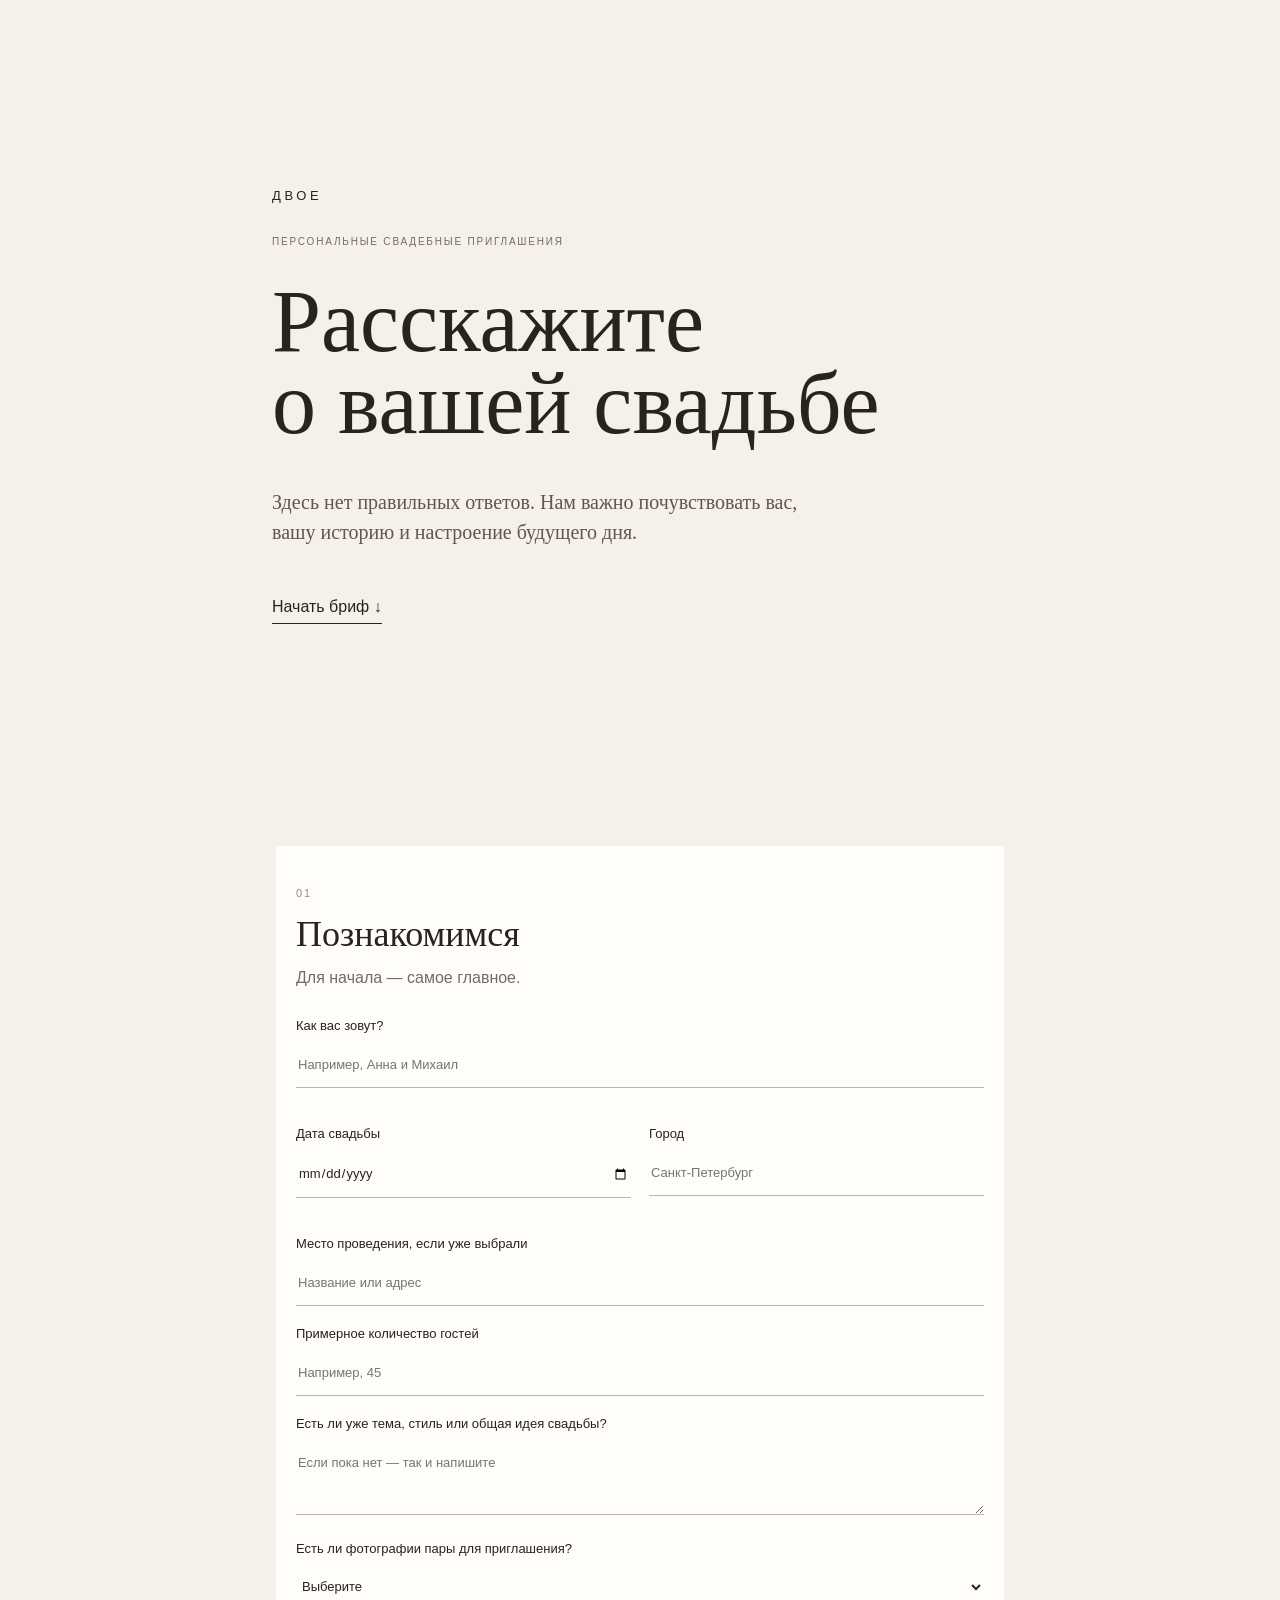
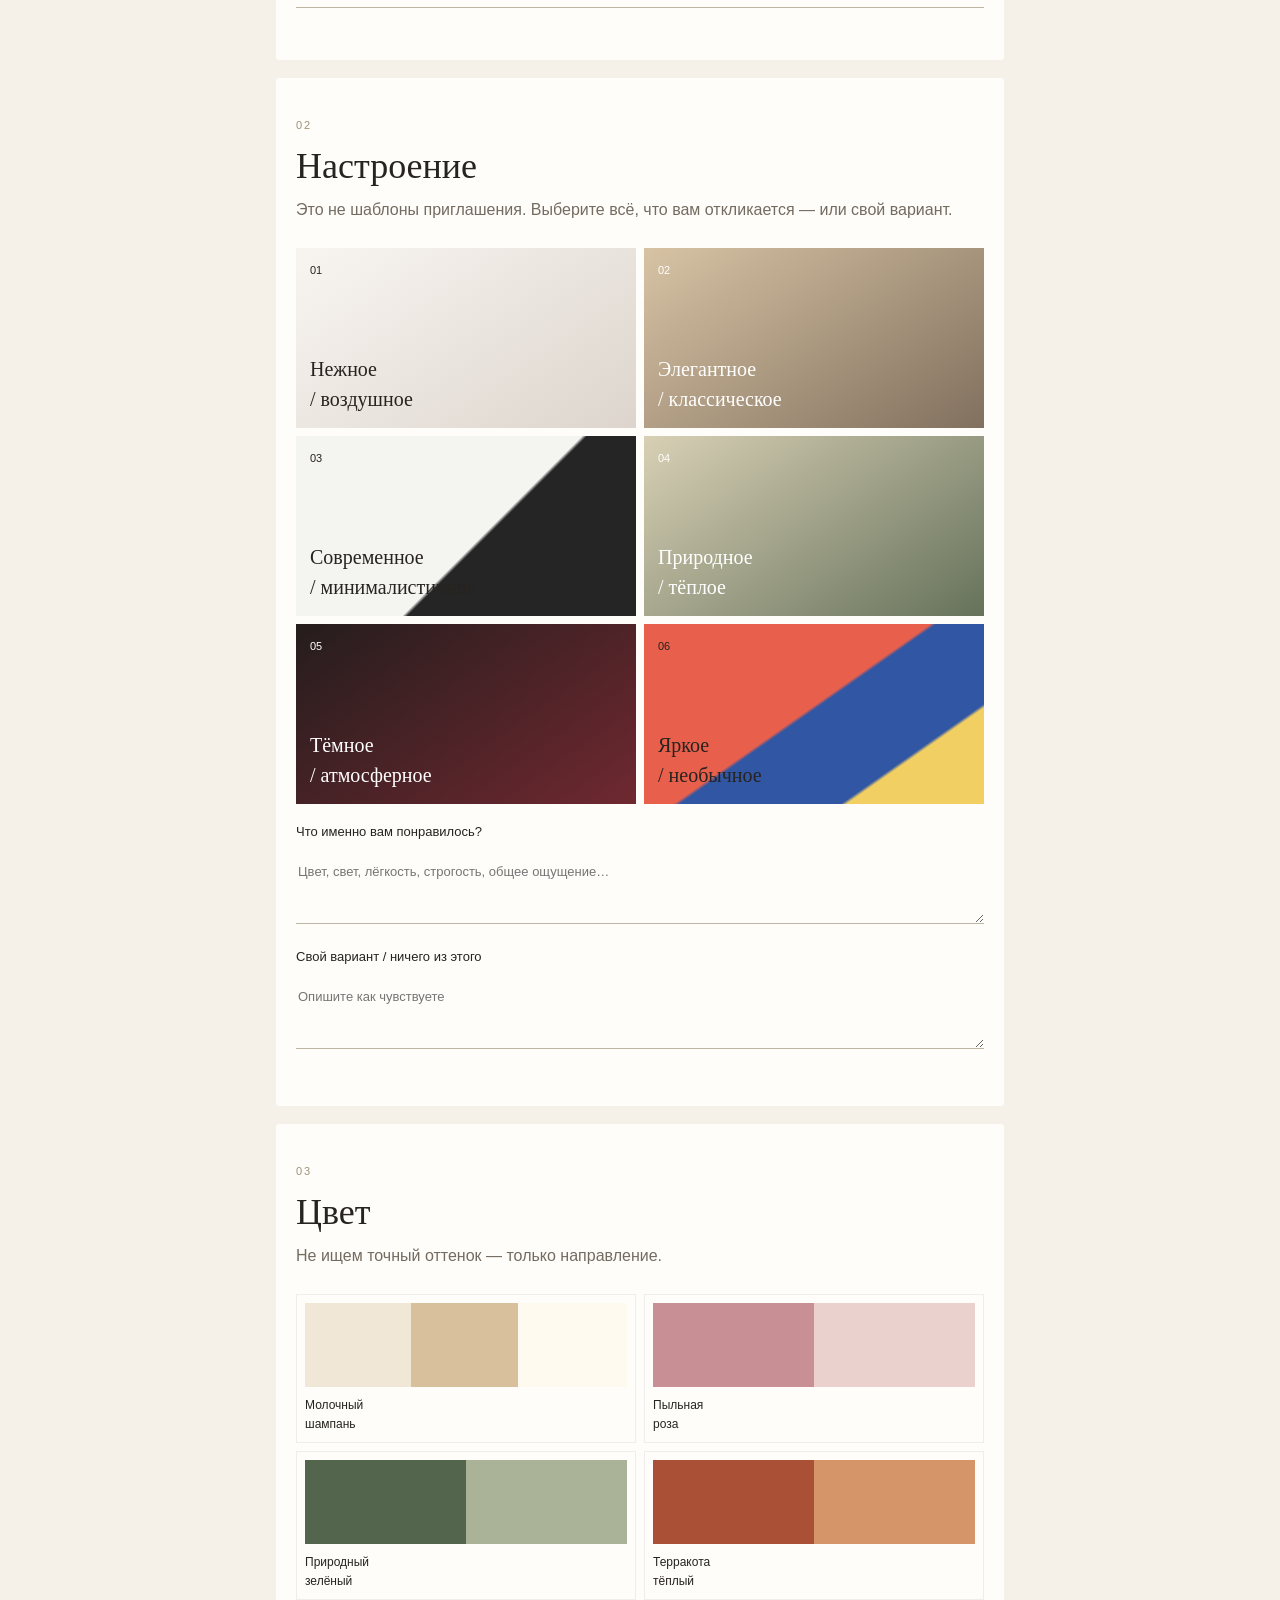
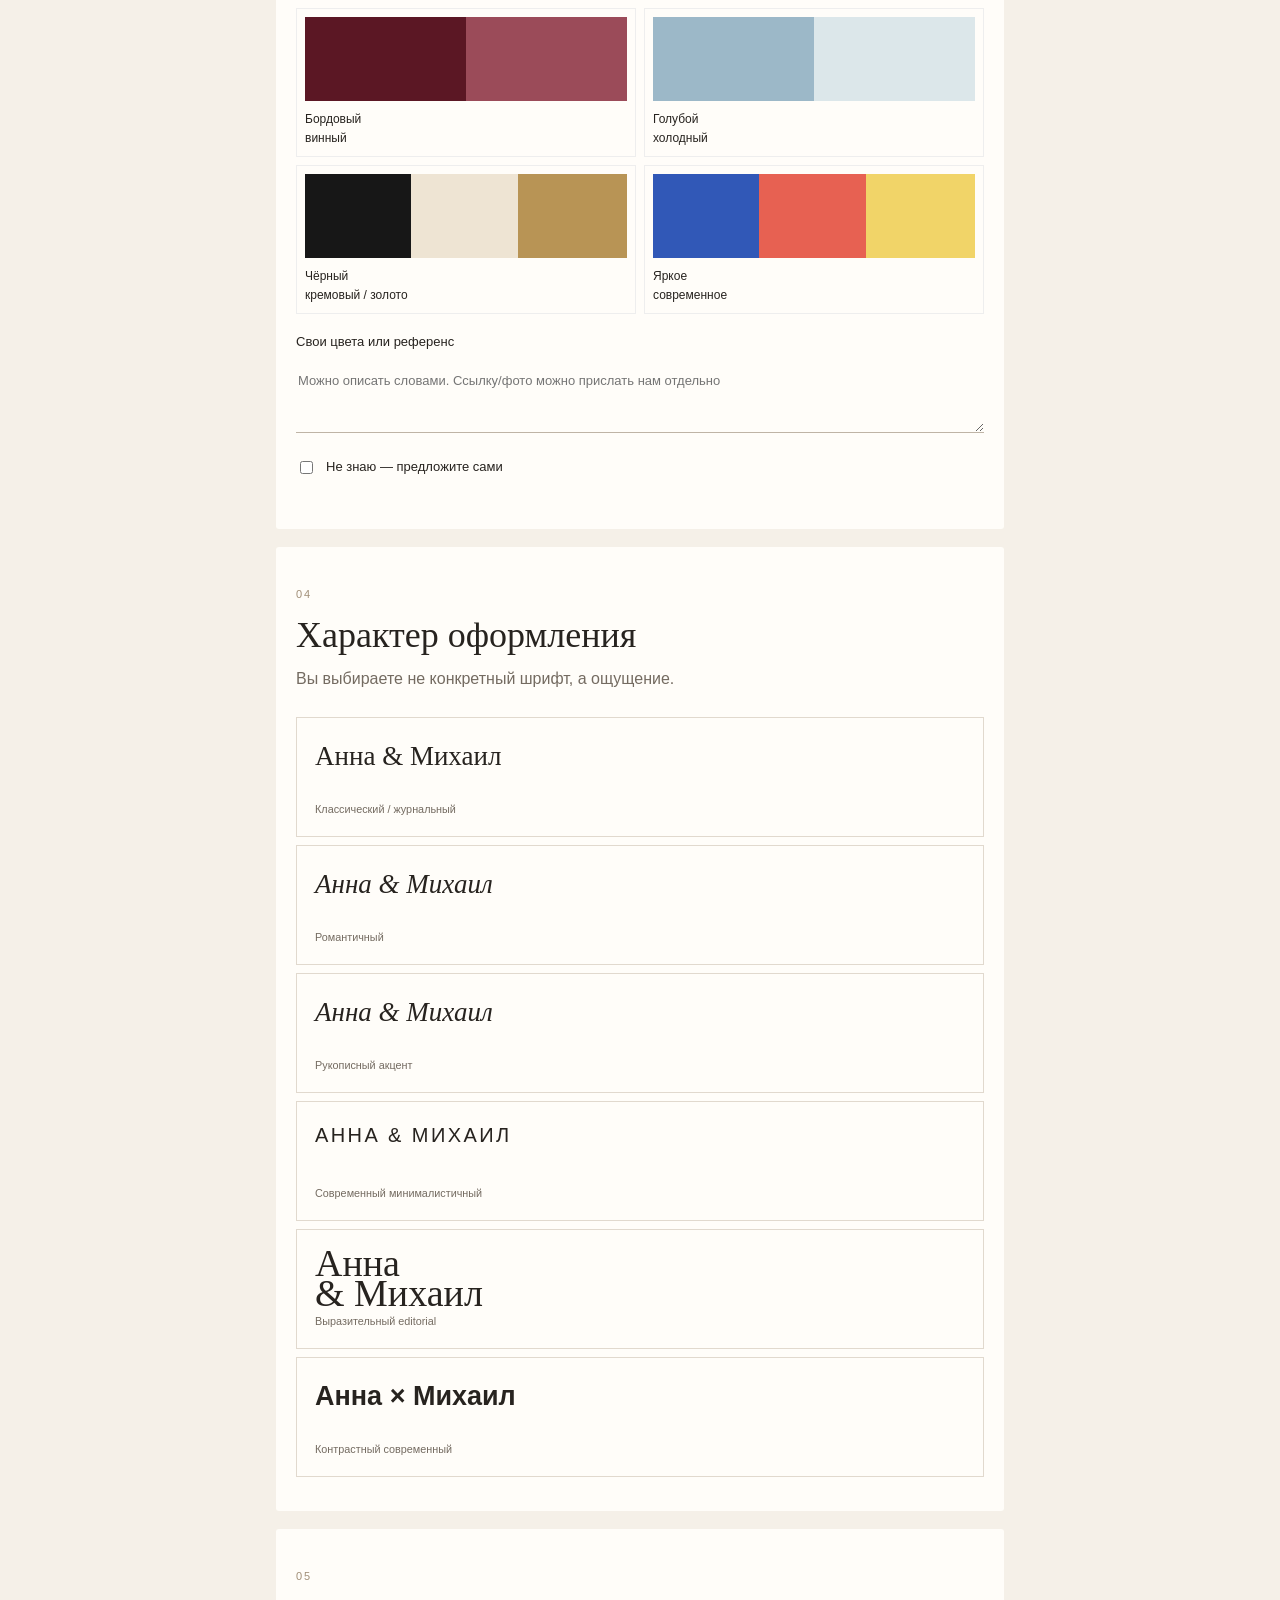
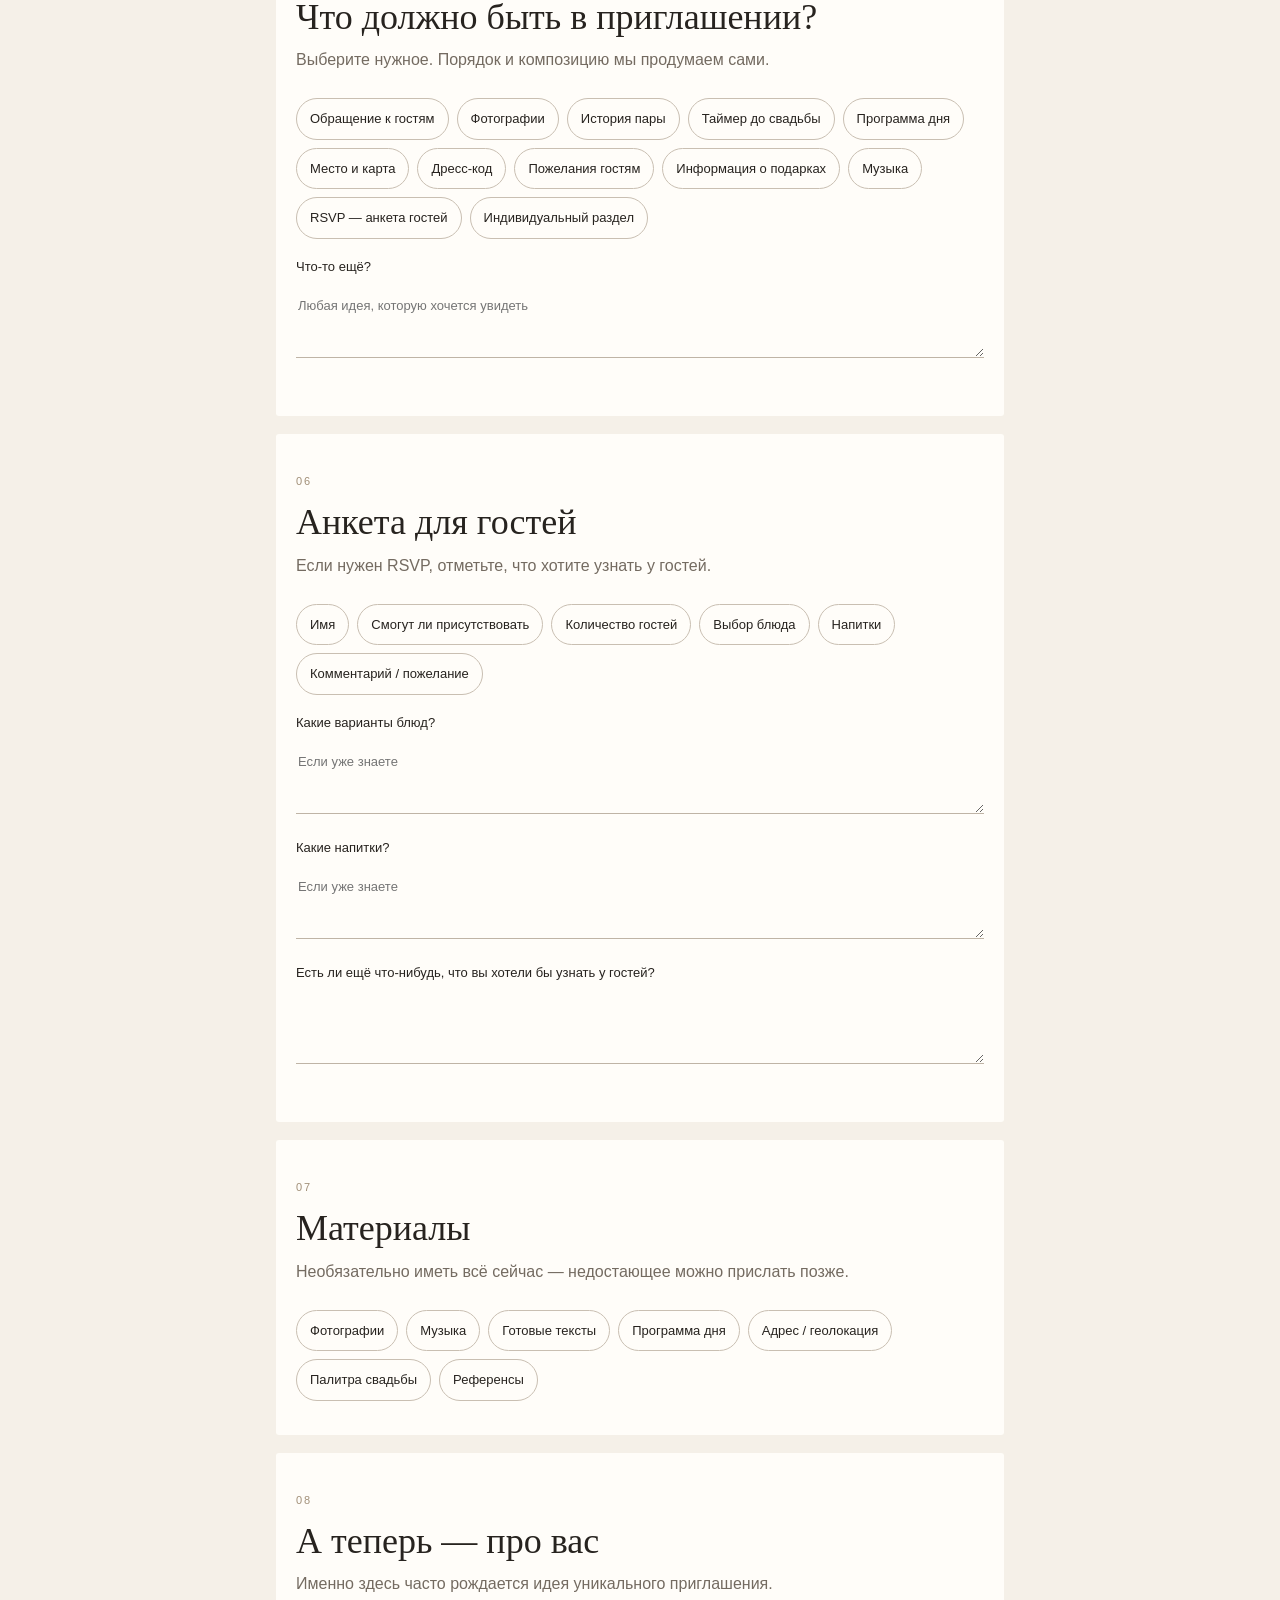
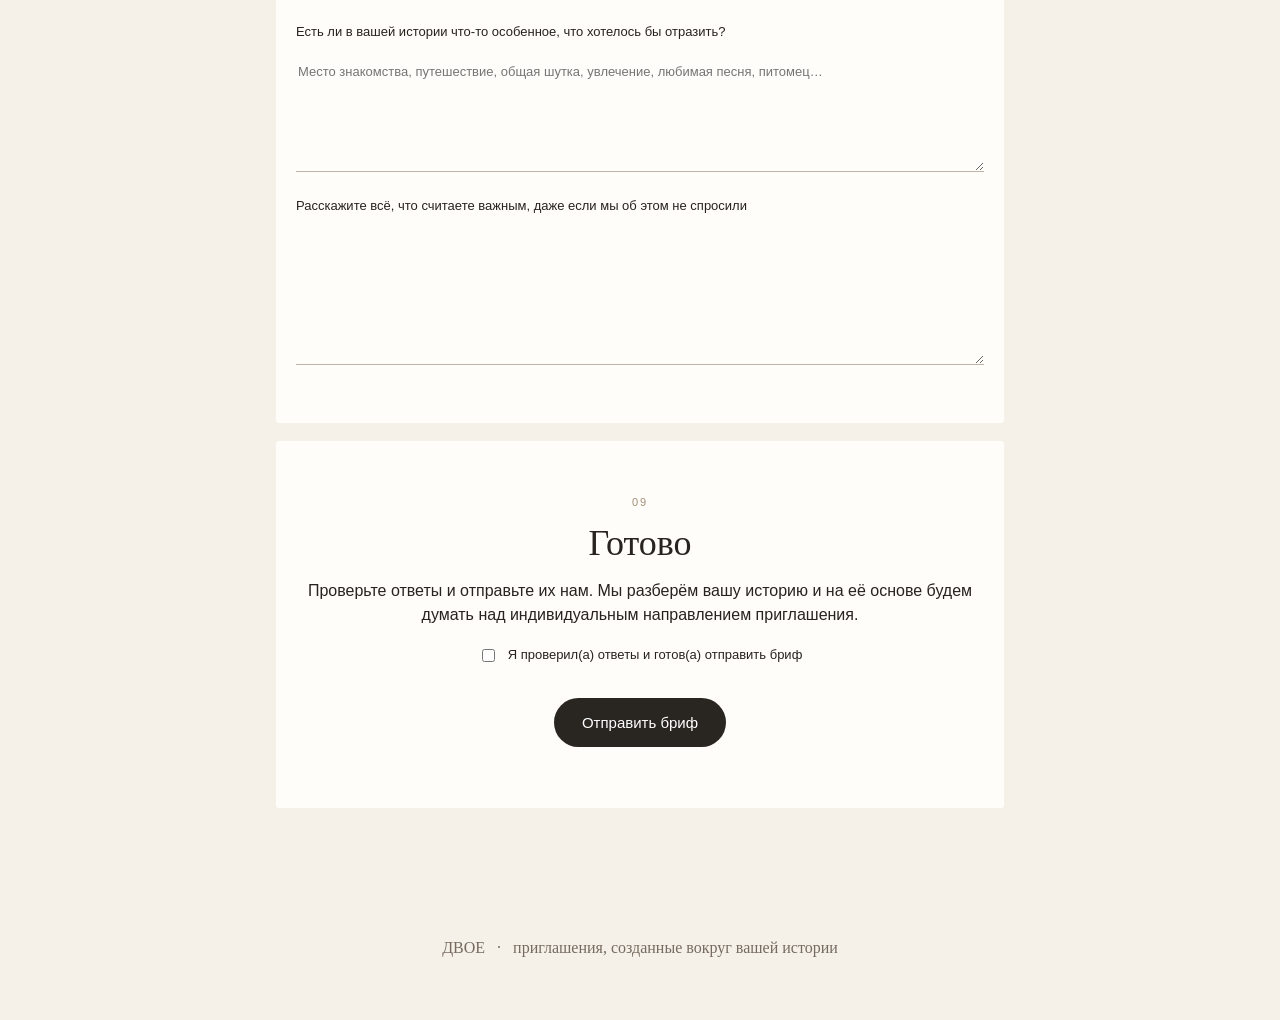
==== brief/index.html @ 7263a1cb "Keep Brief submission inside Dvoe" ====
<!doctype html>
<html lang="ru">
<head>
<meta charset="utf-8"><meta name="viewport" content="width=device-width,initial-scale=1,viewport-fit=cover">
<title>Двое — бриф</title><meta name="description" content="Небольшой бриф для создания персонального свадебного приглашения">
<link rel="stylesheet" href="styles.css">
</head>
<body>
<header class="hero"><div class="mark">ДВОЕ</div><p class="eyebrow">ПЕРСОНАЛЬНЫЕ СВАДЕБНЫЕ ПРИГЛАШЕНИЯ</p><h1>Расскажите<br>о вашей свадьбе</h1><p class="lead">Здесь нет правильных ответов. Нам важно почувствовать вас, вашу историю и настроение будущего дня.</p><a class="start" href="#brief">Начать бриф ↓</a></header>
<main id="brief">
<form id="briefForm">
<input type="hidden" name="_subject" value="Новый бриф клиента — студия Двое">
<input type="hidden" name="_template" value="table"><input type="hidden" name="_captcha" value="false">


<section><span class="num">01</span><h2>Познакомимся</h2><p class="hint">Для начала — самое главное.</p>
<label>Как вас зовут?<input name="Имена пары" required placeholder="Например, Анна и Михаил"></label>
<div class="two"><label>Дата свадьбы<input type="date" name="Дата свадьбы"></label><label>Город<input name="Город" required placeholder="Санкт-Петербург"></label></div>
<label>Место проведения, если уже выбрали<input name="Место проведения" placeholder="Название или адрес"></label>
<label>Примерное количество гостей<input type="number" min="1" name="Количество гостей" inputmode="numeric" placeholder="Например, 45"></label>
<label>Есть ли уже тема, стиль или общая идея свадьбы?<textarea name="Стиль свадьбы" placeholder="Если пока нет — так и напишите"></textarea></label>
<label>Есть ли фотографии пары для приглашения?<select name="Фотографии"><option value="">Выберите</option><option>Да, уже есть</option><option>Будут позже</option><option>Пока не решили</option></select></label>
</section>

<section><span class="num">02</span><h2>Настроение</h2><p class="hint">Это не шаблоны приглашения. Выберите всё, что вам откликается — или свой вариант.</p>
<div class="moods">
<label class="mood airy"><input type="checkbox" name="Настроение" value="Нежное / воздушное"><b>01</b><span>Нежное<br>/ воздушное</span></label>
<label class="mood classic"><input type="checkbox" name="Настроение" value="Элегантное / классическое"><b>02</b><span>Элегантное<br>/ классическое</span></label>
<label class="mood minimal"><input type="checkbox" name="Настроение" value="Современное / минималистичное"><b>03</b><span>Современное<br>/ минималистичное</span></label>
<label class="mood natural"><input type="checkbox" name="Настроение" value="Природное / тёплое"><b>04</b><span>Природное<br>/ тёплое</span></label>
<label class="mood dark"><input type="checkbox" name="Настроение" value="Тёмное / атмосферное"><b>05</b><span>Тёмное<br>/ атмосферное</span></label>
<label class="mood bold"><input type="checkbox" name="Настроение" value="Яркое / необычное"><b>06</b><span>Яркое<br>/ необычное</span></label>
</div>
<label>Что именно вам понравилось?<textarea name="Что понравилось в настроении" placeholder="Цвет, свет, лёгкость, строгость, общее ощущение…"></textarea></label>
<label>Свой вариант / ничего из этого<textarea name="Своё настроение" placeholder="Опишите как чувствуете"></textarea></label>
</section>

<section><span class="num">03</span><h2>Цвет</h2><p class="hint">Не ищем точный оттенок — только направление.</p>
<div class="palette">
<label><input type="checkbox" name="Цвет" value="Молочный / бежевый / шампань"><i class="p p1"></i><span>Молочный<br>шампань</span></label>
<label><input type="checkbox" name="Цвет" value="Пыльная роза"><i class="p p2"></i><span>Пыльная<br>роза</span></label>
<label><input type="checkbox" name="Цвет" value="Природный зелёный"><i class="p p3"></i><span>Природный<br>зелёный</span></label>
<label><input type="checkbox" name="Цвет" value="Терракотовый / тёплый"><i class="p p4"></i><span>Терракота<br>тёплый</span></label>
<label><input type="checkbox" name="Цвет" value="Бордовый / винный"><i class="p p5"></i><span>Бордовый<br>винный</span></label>
<label><input type="checkbox" name="Цвет" value="Голубой / холодный"><i class="p p6"></i><span>Голубой<br>холодный</span></label>
<label><input type="checkbox" name="Цвет" value="Чёрный / кремовый / золотой"><i class="p p7"></i><span>Чёрный<br>кремовый / золото</span></label>
<label><input type="checkbox" name="Цвет" value="Яркое современное сочетание"><i class="p p8"></i><span>Яркое<br>современное</span></label>
</div>
<label>Свои цвета или референс<textarea name="Свои цвета" placeholder="Можно описать словами. Ссылку/фото можно прислать нам отдельно"></textarea></label>
<label class="checkline"><input type="checkbox" name="Цвет доверить студии" value="Да"> Не знаю — предложите сами</label>
</section>

<section><span class="num">04</span><h2>Характер оформления</h2><p class="hint">Вы выбираете не конкретный шрифт, а ощущение.</p>
<div class="typegrid">
<label class="t1"><input type="checkbox" name="Типографика" value="Классический / журнальный"><b>Анна & Михаил</b><small>Классический / журнальный</small></label>
<label class="t2"><input type="checkbox" name="Типографика" value="Романтичный"><b>Анна & Михаил</b><small>Романтичный</small></label>
<label class="t3"><input type="checkbox" name="Типографика" value="Рукописный акцент"><b>Анна & Михаил</b><small>Рукописный акцент</small></label>
<label class="t4"><input type="checkbox" name="Типографика" value="Современный минималистичный"><b>АННА & МИХАИЛ</b><small>Современный минималистичный</small></label>
<label class="t5"><input type="checkbox" name="Типографика" value="Выразительный editorial"><b>Анна<br>& Михаил</b><small>Выразительный editorial</small></label>
<label class="t6"><input type="checkbox" name="Типографика" value="Контрастный современный"><b>Анна × Михаил</b><small>Контрастный современный</small></label>
</div></section>

<section><span class="num">05</span><h2>Что должно быть в приглашении?</h2><p class="hint">Выберите нужное. Порядок и композицию мы продумаем сами.</p>
<div class="chips">
<label><input type="checkbox" name="Блоки приглашения" value="Обращение к гостям"><span>Обращение к гостям</span></label><label><input type="checkbox" name="Блоки приглашения" value="Фотографии"><span>Фотографии</span></label><label><input type="checkbox" name="Блоки приглашения" value="История пары"><span>История пары</span></label><label><input type="checkbox" name="Блоки приглашения" value="Таймер до свадьбы"><span>Таймер до свадьбы</span></label><label><input type="checkbox" name="Блоки приглашения" value="Программа дня"><span>Программа дня</span></label><label><input type="checkbox" name="Блоки приглашения" value="Место и карта"><span>Место и карта</span></label><label><input type="checkbox" name="Блоки приглашения" value="Дресс-код"><span>Дресс-код</span></label><label><input type="checkbox" name="Блоки приглашения" value="Пожелания гостям"><span>Пожелания гостям</span></label><label><input type="checkbox" name="Блоки приглашения" value="Информация о подарках"><span>Информация о подарках</span></label><label><input type="checkbox" name="Блоки приглашения" value="Музыка"><span>Музыка</span></label><label><input type="checkbox" name="Блоки приглашения" value="RSVP — анкета гостей"><span>RSVP — анкета гостей</span></label><label><input type="checkbox" name="Блоки приглашения" value="Индивидуальный раздел"><span>Индивидуальный раздел</span></label>
</div>
<label>Что-то ещё?<textarea name="Дополнительные блоки" placeholder="Любая идея, которую хочется увидеть"></textarea></label>
</section>

<section><span class="num">06</span><h2>Анкета для гостей</h2><p class="hint">Если нужен RSVP, отметьте, что хотите узнать у гостей.</p>
<div class="chips">
<label><input type="checkbox" name="Вопросы RSVP" value="Имя"><span>Имя</span></label><label><input type="checkbox" name="Вопросы RSVP" value="Смогут ли присутствовать"><span>Смогут ли присутствовать</span></label><label><input type="checkbox" name="Вопросы RSVP" value="Количество гостей"><span>Количество гостей</span></label><label><input type="checkbox" name="Вопросы RSVP" value="Выбор блюда"><span>Выбор блюда</span></label><label><input type="checkbox" name="Вопросы RSVP" value="Напитки"><span>Напитки</span></label><label><input type="checkbox" name="Вопросы RSVP" value="Комментарий / пожелание"><span>Комментарий / пожелание</span></label>
</div>
<label>Какие варианты блюд?<textarea name="Блюда RSVP" placeholder="Если уже знаете"></textarea></label>
<label>Какие напитки?<textarea name="Напитки RSVP" placeholder="Если уже знаете"></textarea></label>
<label>Есть ли ещё что-нибудь, что вы хотели бы узнать у гостей?<textarea name="Дополнительные вопросы RSVP"></textarea></label>
</section>

<section><span class="num">07</span><h2>Материалы</h2><p class="hint">Необязательно иметь всё сейчас — недостающее можно прислать позже.</p>
<div class="chips">
<label><input type="checkbox" name="Уже есть материалы" value="Фотографии"><span>Фотографии</span></label><label><input type="checkbox" name="Уже есть материалы" value="Музыка"><span>Музыка</span></label><label><input type="checkbox" name="Уже есть материалы" value="Готовые тексты"><span>Готовые тексты</span></label><label><input type="checkbox" name="Уже есть материалы" value="Программа дня"><span>Программа дня</span></label><label><input type="checkbox" name="Уже есть материалы" value="Адрес / геолокация"><span>Адрес / геолокация</span></label><label><input type="checkbox" name="Уже есть материалы" value="Палитра свадьбы"><span>Палитра свадьбы</span></label><label><input type="checkbox" name="Уже есть материалы" value="Референсы"><span>Референсы</span></label>
</div></section>

<section><span class="num">08</span><h2>А теперь — про вас</h2><p class="hint">Именно здесь часто рождается идея уникального приглашения.</p>
<label>Есть ли в вашей истории что-то особенное, что хотелось бы отразить?<textarea name="Особенность пары" rows="5" placeholder="Место знакомства, путешествие, общая шутка, увлечение, любимая песня, питомец…"></textarea></label>
<label>Расскажите всё, что считаете важным, даже если мы об этом не спросили<textarea name="Свободный рассказ" rows="6"></textarea></label>
</section>

<section class="finish"><span class="num">09</span><h2>Готово</h2><p>Проверьте ответы и отправьте их нам. Мы разберём вашу историю и на её основе будем думать над индивидуальным направлением приглашения.</p>
<label class="consent"><input type="checkbox" required> Я проверил(а) ответы и готов(а) отправить бриф</label>
<button type="submit">Отправить бриф</button><p class="status" id="status"></p>
</section>
</form></main>
<footer>ДВОЕ <span>·</span> приглашения, созданные вокруг вашей истории</footer>
<script src="app.js"></script>
</body></html>
---- brief/styles.css ----
*{box-sizing:border-box}html{scroll-behavior:smooth}body{margin:0;background:#f5f0e8;color:#27231f;font-family:Arial,sans-serif;line-height:1.5}.hero{min-height:92svh;padding:42px 22px 60px;display:flex;flex-direction:column;justify-content:center;max-width:780px;margin:auto}.mark{letter-spacing:.28em;font-size:13px}.eyebrow{font-size:10px;letter-spacing:.18em;margin-top:28px;color:#746b61}.hero h1,h2{font-family:Georgia,serif;font-weight:400}.hero h1{font-size:clamp(52px,12vw,88px);line-height:.93;margin:22px 0}.lead{font-family:Georgia,serif;font-size:20px;max-width:570px;color:#5f574e}.start{margin-top:28px;color:inherit;text-decoration:none;border-bottom:1px solid;width:max-content;padding-bottom:4px}main{max-width:760px;margin:auto;padding:0 16px 80px}section{background:#fffdf9;margin:18px 0;padding:34px 20px;border-radius:3px}.num{font-size:11px;letter-spacing:.18em;color:#a18f78}h2{font-size:36px;line-height:1.05;margin:12px 0}.hint{color:#746b61;margin:0 0 26px}label{display:block;font-size:13px;margin:18px 0}input,textarea,select{width:100%;margin-top:8px;border:0;border-bottom:1px solid #bfb4a6;background:transparent;border-radius:0;padding:12px 2px;font:inherit;color:inherit;outline:none}textarea{resize:vertical;min-height:74px}.two{display:grid;grid-template-columns:1fr 1fr;gap:18px}.moods{display:grid;grid-template-columns:1fr 1fr;gap:8px}.mood{height:180px;margin:0;padding:14px;display:flex;flex-direction:column;justify-content:space-between;position:relative;overflow:hidden}.mood input,.palette input,.typegrid input{position:absolute;opacity:0}.mood:has(input:checked),.typegrid label:has(input:checked),.palette label:has(input:checked){outline:3px solid #b2936b;outline-offset:-3px}.mood b{font-weight:400;font-size:11px}.mood span{font-family:Georgia,serif;font-size:20px}.airy{background:linear-gradient(145deg,#f8f5f1,#ddd5cd)}.classic{background:linear-gradient(145deg,#d7c3a4,#81705e);color:#fff}.minimal{background:linear-gradient(135deg,#f4f4f1 55%,#252525 56%)}.natural{background:linear-gradient(145deg,#d8d0b5,#66725b);color:#fff}.dark{background:linear-gradient(145deg,#251d1d,#6f2830);color:#fff}.bold{background:linear-gradient(145deg,#e85f4c 0 48%,#3156a4 49% 76%,#f1cf62 77%)}.palette{display:grid;grid-template-columns:repeat(2,1fr);gap:8px}.palette label{margin:0;padding:8px;border:1px solid #eee;position:relative}.p{height:84px;display:block;margin-bottom:8px}.p1{background:linear-gradient(90deg,#f1e7d6 33%,#d8c09d 33% 66%,#fffaf0 66%)}.p2{background:linear-gradient(90deg,#c88f94 50%,#ead1ce 50%)}.p3{background:linear-gradient(90deg,#53664d 50%,#aab397 50%)}.p4{background:linear-gradient(90deg,#a95036 50%,#d69568 50%)}.p5{background:linear-gradient(90deg,#5b1724 50%,#9b4b59 50%)}.p6{background:linear-gradient(90deg,#9cb8c8 50%,#dce7ea 50%)}.p7{background:linear-gradient(90deg,#171717 33%,#eee4d3 33% 66%,#b89455 66%)}.p8{background:linear-gradient(90deg,#3158b7 33%,#e76152 33% 66%,#f1d468 66%)}.palette span{font-size:12px}.checkline,.consent{display:flex;gap:10px;align-items:flex-start}.checkline input,.consent input{width:auto;margin-top:4px}.typegrid{display:grid;gap:8px}.typegrid label{min-height:120px;margin:0;padding:18px;border:1px solid #e1d9ce;display:flex;flex-direction:column;justify-content:space-between;position:relative}.typegrid b{font-size:27px;font-weight:400}.typegrid small{color:#746b61}.t1 b{font-family:Georgia,serif}.t2 b{font-family:Georgia,serif;font-style:italic}.t3 b{font-family:cursive;font-style:italic}.t4 b{font-family:Arial,sans-serif;font-size:20px;letter-spacing:.12em}.t5 b{font-family:Georgia,serif;font-size:38px;line-height:.8}.t6 b{font-family:Arial,sans-serif;font-weight:700}.chips{display:flex;flex-wrap:wrap;gap:8px}.chips label{margin:0;position:relative}.chips input{position:absolute;opacity:0}.chips span{display:block;border:1px solid #c9bfb2;border-radius:999px;padding:10px 13px}.chips label:has(input:checked) span{background:#2b2824;color:#fff;border-color:#2b2824}.finish{text-align:center;padding-top:48px;padding-bottom:48px}.finish .consent{text-align:left;justify-content:center}.finish button{border:0;background:#292622;color:white;padding:16px 28px;border-radius:999px;font-size:15px;margin-top:15px;cursor:pointer}.status{font-size:13px;color:#746b61}footer{text-align:center;padding:30px 20px 60px;font-family:Georgia,serif;color:#756b60}footer span{margin:0 8px}@media(max-width:480px){.two{grid-template-columns:1fr}.hero{min-height:88svh}.hero h1{font-size:55px}section{padding:30px 17px}.mood{height:160px}.mood span{font-size:18px}}@media(prefers-reduced-motion:reduce){html{scroll-behavior:auto}}
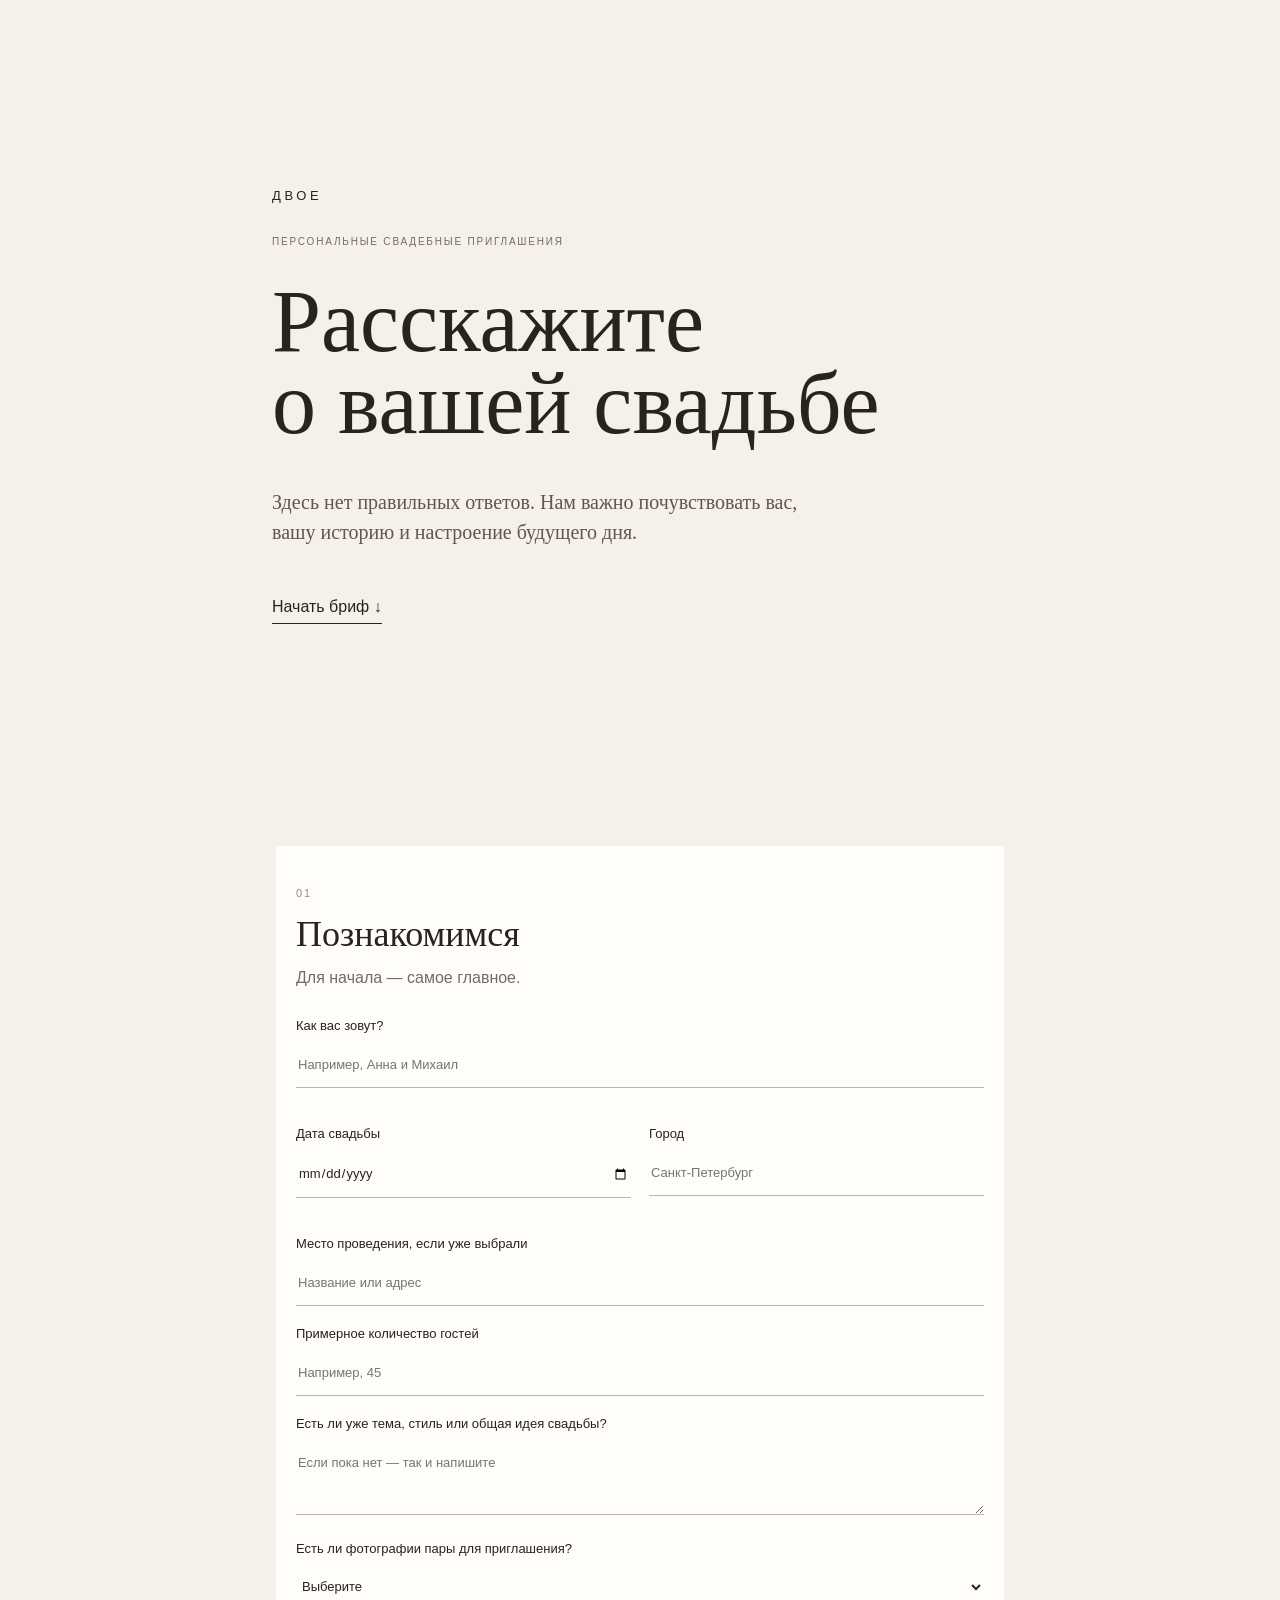
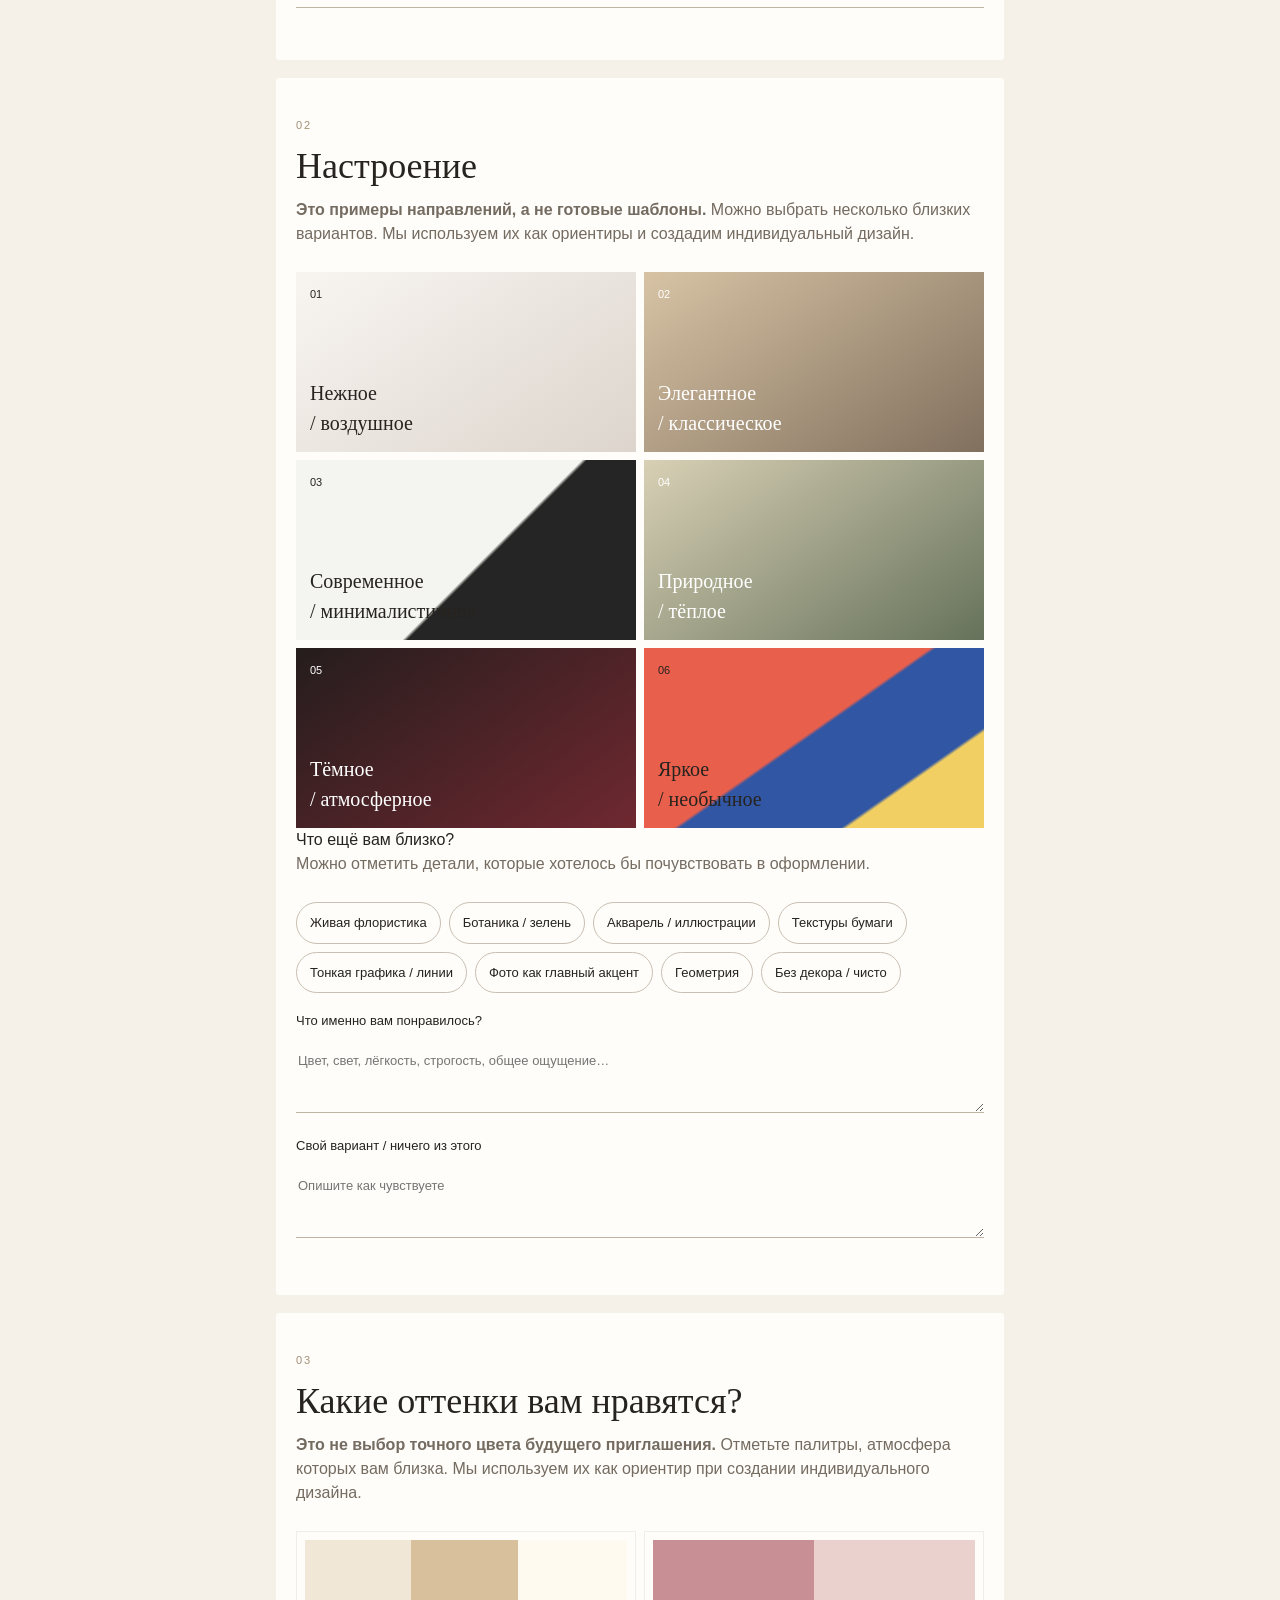
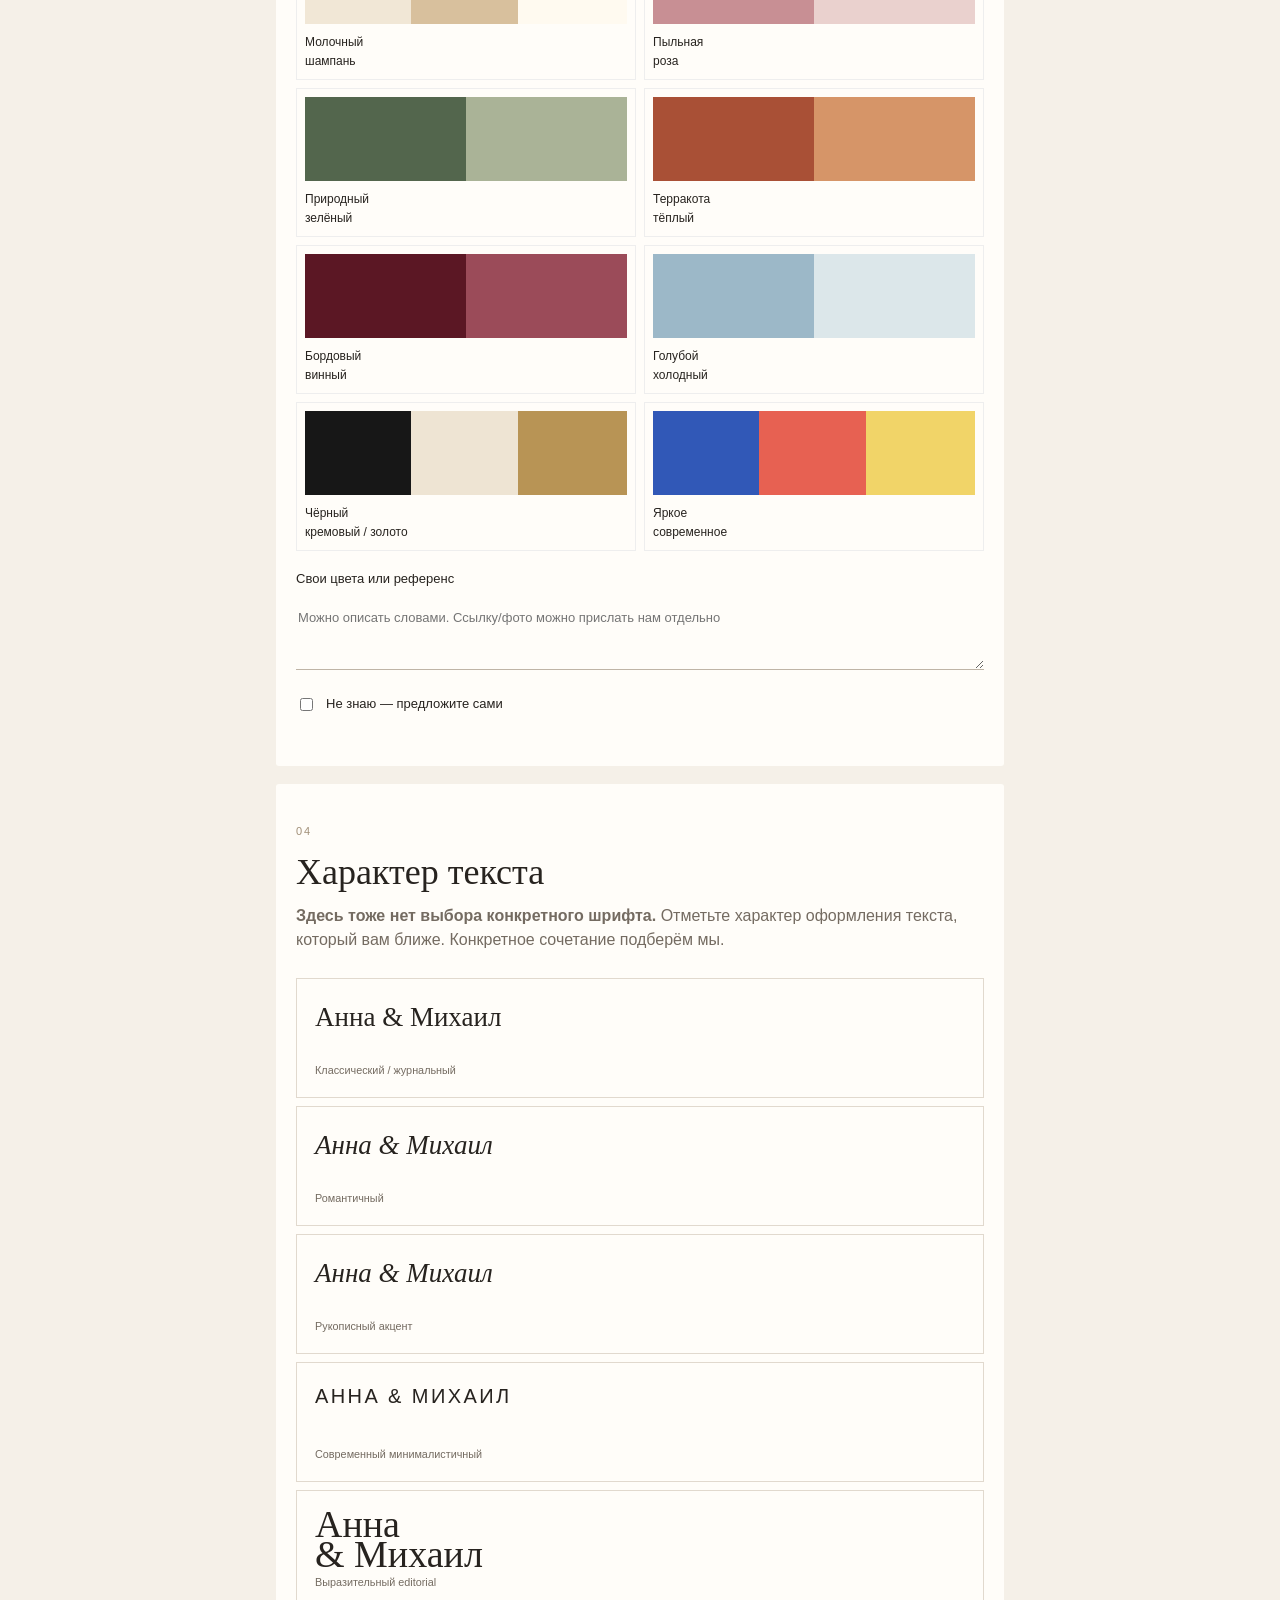
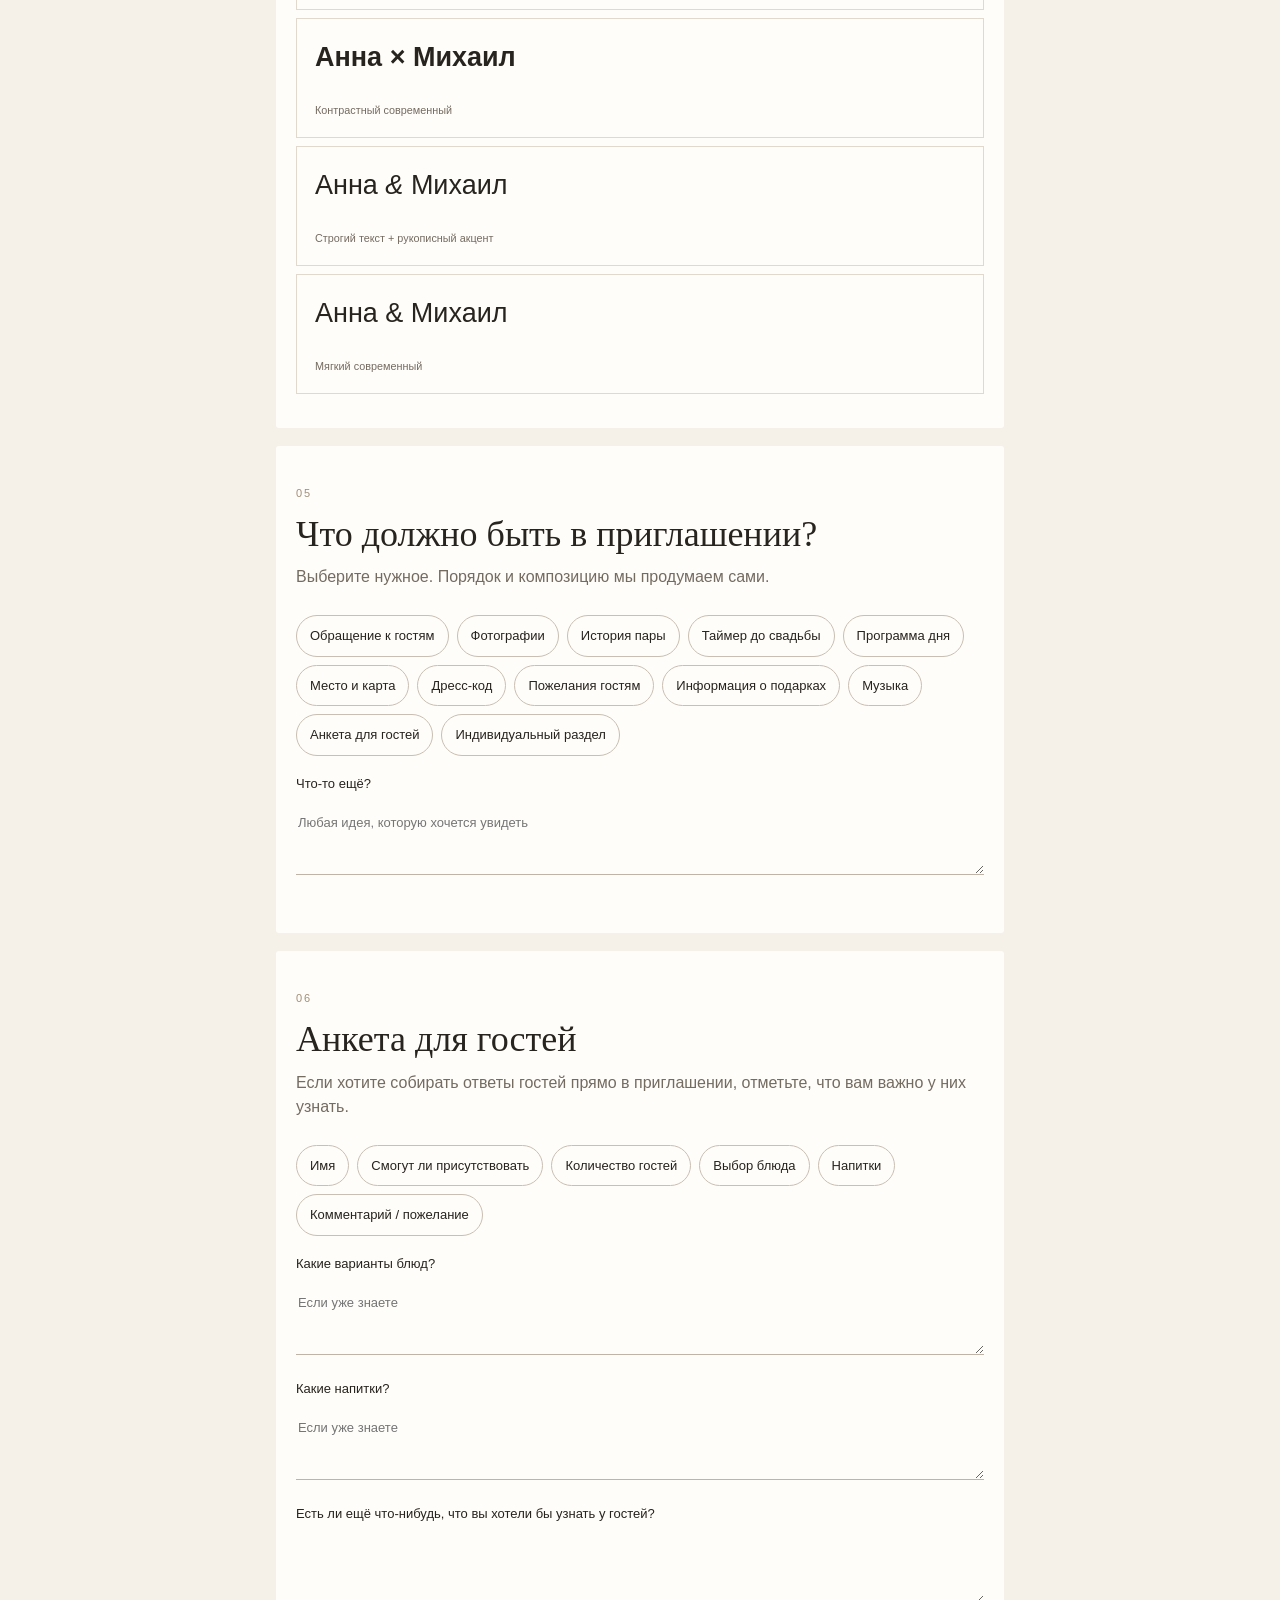
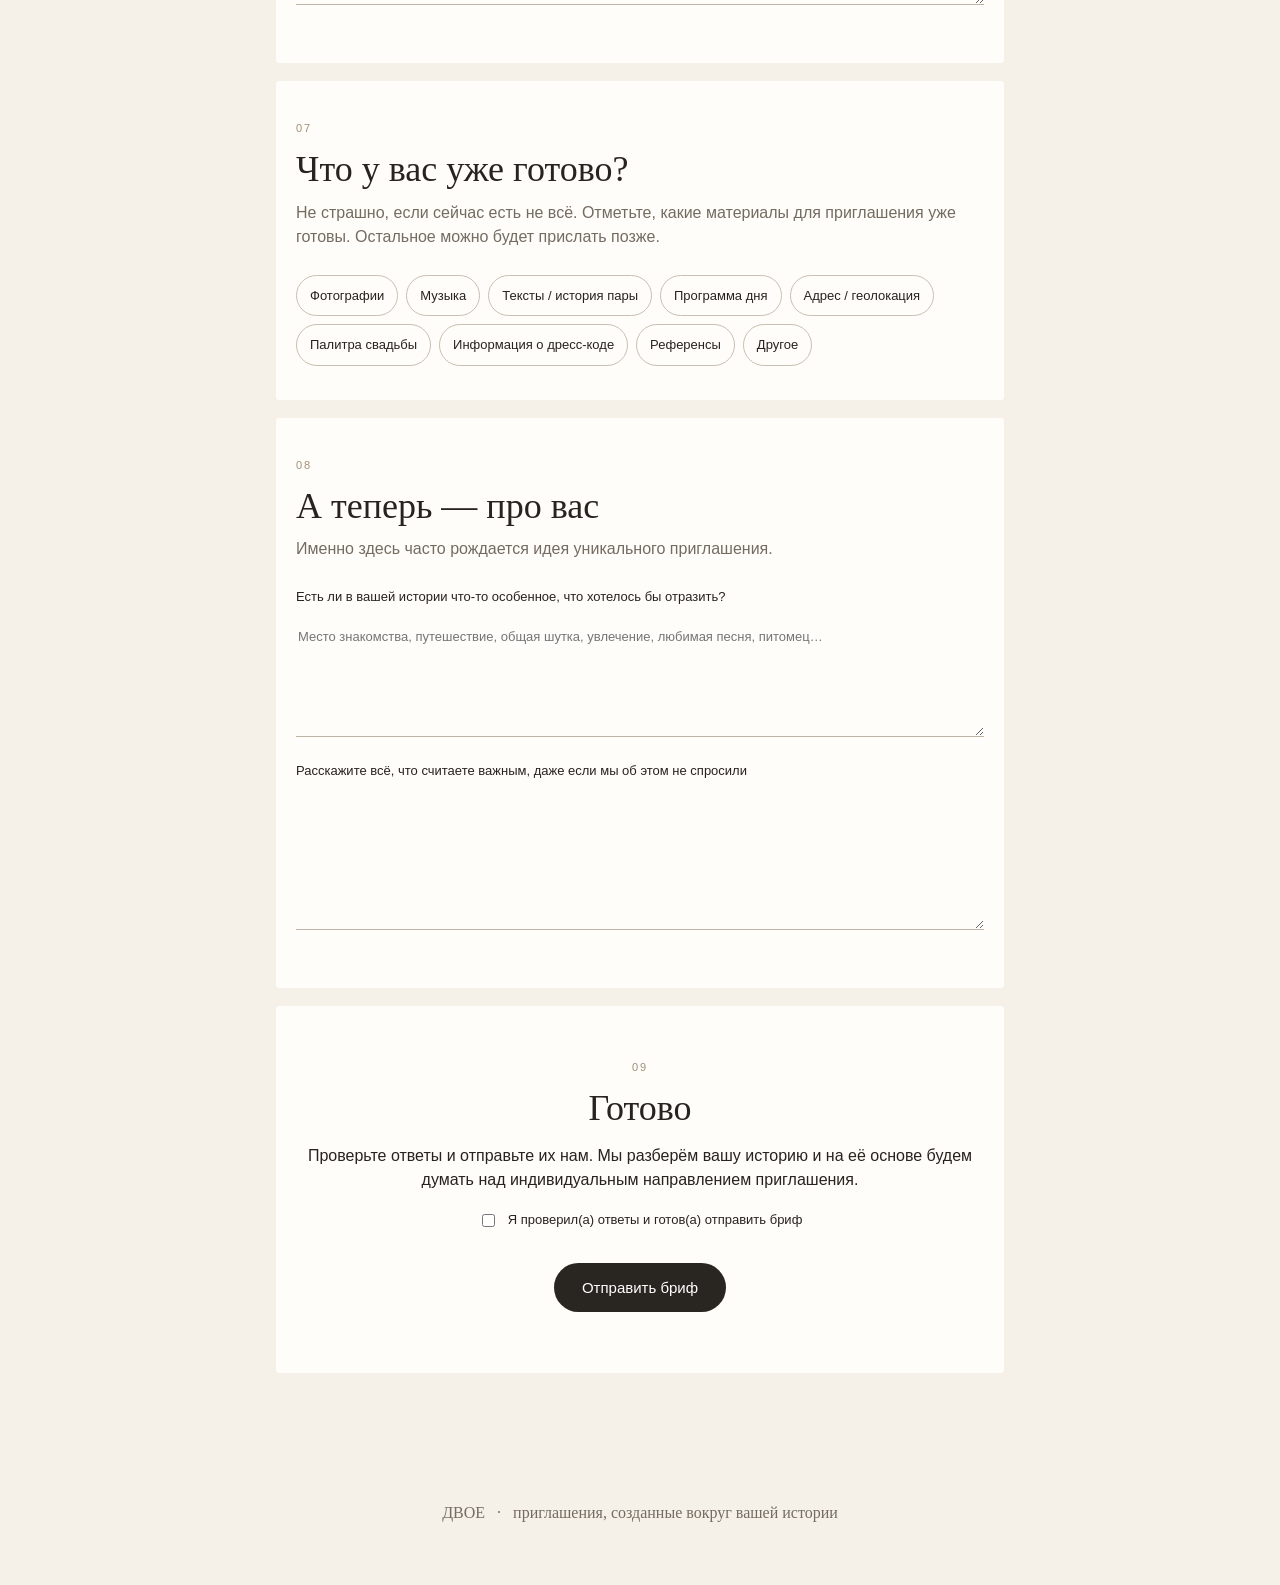
==== commit 7bac5bd6: "Brief v0.2 UX iteration" ====
--- a/brief/index.html
+++ b/brief/index.html
@@ -22,7 +22,7 @@
 <label>Есть ли фотографии пары для приглашения?<select name="Фотографии"><option value="">Выберите</option><option>Да, уже есть</option><option>Будут позже</option><option>Пока не решили</option></select></label>
 </section>
 
-<section><span class="num">02</span><h2>Настроение</h2><p class="hint">Это не шаблоны приглашения. Выберите всё, что вам откликается — или свой вариант.</p>
+<section><span class="num">02</span><h2>Настроение</h2><p class="hint"><strong>Это примеры направлений, а не готовые шаблоны.</strong> Можно выбрать несколько близких вариантов. Мы используем их как ориентиры и создадим индивидуальный дизайн.</p>
 <div class="moods">
 <label class="mood airy"><input type="checkbox" name="Настроение" value="Нежное / воздушное"><b>01</b><span>Нежное<br>/ воздушное</span></label>
 <label class="mood classic"><input type="checkbox" name="Настроение" value="Элегантное / классическое"><b>02</b><span>Элегантное<br>/ классическое</span></label>
@@ -31,11 +31,23 @@
 <label class="mood dark"><input type="checkbox" name="Настроение" value="Тёмное / атмосферное"><b>05</b><span>Тёмное<br>/ атмосферное</span></label>
 <label class="mood bold"><input type="checkbox" name="Настроение" value="Яркое / необычное"><b>06</b><span>Яркое<br>/ необычное</span></label>
 </div>
+<div class="subhead">Что ещё вам близко?</div>
+<p class="hint">Можно отметить детали, которые хотелось бы почувствовать в оформлении.</p>
+<div class="chips">
+<label><input type="checkbox" name="Визуальные мотивы" value="Живая флористика"><span>Живая флористика</span></label>
+<label><input type="checkbox" name="Визуальные мотивы" value="Ботаника / зелень"><span>Ботаника / зелень</span></label>
+<label><input type="checkbox" name="Визуальные мотивы" value="Акварель / иллюстрации"><span>Акварель / иллюстрации</span></label>
+<label><input type="checkbox" name="Визуальные мотивы" value="Текстуры бумаги"><span>Текстуры бумаги</span></label>
+<label><input type="checkbox" name="Визуальные мотивы" value="Тонкая графика / линии"><span>Тонкая графика / линии</span></label>
+<label><input type="checkbox" name="Визуальные мотивы" value="Фото как главный акцент"><span>Фото как главный акцент</span></label>
+<label><input type="checkbox" name="Визуальные мотивы" value="Геометрия"><span>Геометрия</span></label>
+<label><input type="checkbox" name="Визуальные мотивы" value="Без декора / чисто"><span>Без декора / чисто</span></label>
+</div>
 <label>Что именно вам понравилось?<textarea name="Что понравилось в настроении" placeholder="Цвет, свет, лёгкость, строгость, общее ощущение…"></textarea></label>
 <label>Свой вариант / ничего из этого<textarea name="Своё настроение" placeholder="Опишите как чувствуете"></textarea></label>
 </section>
 
-<section><span class="num">03</span><h2>Цвет</h2><p class="hint">Не ищем точный оттенок — только направление.</p>
+<section><span class="num">03</span><h2>Какие оттенки вам нравятся?</h2><p class="hint"><strong>Это не выбор точного цвета будущего приглашения.</strong> Отметьте палитры, атмосфера которых вам близка. Мы используем их как ориентир при создании индивидуального дизайна.</p>
 <div class="palette">
 <label><input type="checkbox" name="Цвет" value="Молочный / бежевый / шампань"><i class="p p1"></i><span>Молочный<br>шампань</span></label>
 <label><input type="checkbox" name="Цвет" value="Пыльная роза"><i class="p p2"></i><span>Пыльная<br>роза</span></label>
@@ -50,7 +62,7 @@
 <label class="checkline"><input type="checkbox" name="Цвет доверить студии" value="Да"> Не знаю — предложите сами</label>
 </section>
 
-<section><span class="num">04</span><h2>Характер оформления</h2><p class="hint">Вы выбираете не конкретный шрифт, а ощущение.</p>
+<section><span class="num">04</span><h2>Характер текста</h2><p class="hint"><strong>Здесь тоже нет выбора конкретного шрифта.</strong> Отметьте характер оформления текста, который вам ближе. Конкретное сочетание подберём мы.</p>
 <div class="typegrid">
 <label class="t1"><input type="checkbox" name="Типографика" value="Классический / журнальный"><b>Анна & Михаил</b><small>Классический / журнальный</small></label>
 <label class="t2"><input type="checkbox" name="Типографика" value="Романтичный"><b>Анна & Михаил</b><small>Романтичный</small></label>
@@ -58,16 +70,18 @@
 <label class="t4"><input type="checkbox" name="Типографика" value="Современный минималистичный"><b>АННА & МИХАИЛ</b><small>Современный минималистичный</small></label>
 <label class="t5"><input type="checkbox" name="Типографика" value="Выразительный editorial"><b>Анна<br>& Михаил</b><small>Выразительный editorial</small></label>
 <label class="t6"><input type="checkbox" name="Типографика" value="Контрастный современный"><b>Анна × Михаил</b><small>Контрастный современный</small></label>
-</div></section>
+<label class="typegrid extra-type"><input type="checkbox" name="Типографика" value="Строгий текст + рукописный акцент"><b>Анна <em>&</em> Михаил</b><small>Строгий текст + рукописный акцент</small></label>
+<label class="typegrid extra-type soft"><input type="checkbox" name="Типографика" value="Мягкий современный"><b>Анна & Михаил</b><small>Мягкий современный</small></label>
+</section>
 
 <section><span class="num">05</span><h2>Что должно быть в приглашении?</h2><p class="hint">Выберите нужное. Порядок и композицию мы продумаем сами.</p>
 <div class="chips">
-<label><input type="checkbox" name="Блоки приглашения" value="Обращение к гостям"><span>Обращение к гостям</span></label><label><input type="checkbox" name="Блоки приглашения" value="Фотографии"><span>Фотографии</span></label><label><input type="checkbox" name="Блоки приглашения" value="История пары"><span>История пары</span></label><label><input type="checkbox" name="Блоки приглашения" value="Таймер до свадьбы"><span>Таймер до свадьбы</span></label><label><input type="checkbox" name="Блоки приглашения" value="Программа дня"><span>Программа дня</span></label><label><input type="checkbox" name="Блоки приглашения" value="Место и карта"><span>Место и карта</span></label><label><input type="checkbox" name="Блоки приглашения" value="Дресс-код"><span>Дресс-код</span></label><label><input type="checkbox" name="Блоки приглашения" value="Пожелания гостям"><span>Пожелания гостям</span></label><label><input type="checkbox" name="Блоки приглашения" value="Информация о подарках"><span>Информация о подарках</span></label><label><input type="checkbox" name="Блоки приглашения" value="Музыка"><span>Музыка</span></label><label><input type="checkbox" name="Блоки приглашения" value="RSVP — анкета гостей"><span>RSVP — анкета гостей</span></label><label><input type="checkbox" name="Блоки приглашения" value="Индивидуальный раздел"><span>Индивидуальный раздел</span></label>
+<label><input type="checkbox" name="Блоки приглашения" value="Обращение к гостям"><span>Обращение к гостям</span></label><label><input type="checkbox" name="Блоки приглашения" value="Фотографии"><span>Фотографии</span></label><label><input type="checkbox" name="Блоки приглашения" value="История пары"><span>История пары</span></label><label><input type="checkbox" name="Блоки приглашения" value="Таймер до свадьбы"><span>Таймер до свадьбы</span></label><label><input type="checkbox" name="Блоки приглашения" value="Программа дня"><span>Программа дня</span></label><label><input type="checkbox" name="Блоки приглашения" value="Место и карта"><span>Место и карта</span></label><label><input type="checkbox" name="Блоки приглашения" value="Дресс-код"><span>Дресс-код</span></label><label><input type="checkbox" name="Блоки приглашения" value="Пожелания гостям"><span>Пожелания гостям</span></label><label><input type="checkbox" name="Блоки приглашения" value="Информация о подарках"><span>Информация о подарках</span></label><label><input type="checkbox" name="Блоки приглашения" value="Музыка"><span>Музыка</span></label><label><input type="checkbox" name="Блоки приглашения" value="Анкета для гостей"><span>Анкета для гостей</span></label><label><input type="checkbox" name="Блоки приглашения" value="Индивидуальный раздел"><span>Индивидуальный раздел</span></label>
 </div>
 <label>Что-то ещё?<textarea name="Дополнительные блоки" placeholder="Любая идея, которую хочется увидеть"></textarea></label>
 </section>
 
-<section><span class="num">06</span><h2>Анкета для гостей</h2><p class="hint">Если нужен RSVP, отметьте, что хотите узнать у гостей.</p>
+<section><span class="num">06</span><h2>Анкета для гостей</h2><p class="hint">Если хотите собирать ответы гостей прямо в приглашении, отметьте, что вам важно у них узнать.</p>
 <div class="chips">
 <label><input type="checkbox" name="Вопросы RSVP" value="Имя"><span>Имя</span></label><label><input type="checkbox" name="Вопросы RSVP" value="Смогут ли присутствовать"><span>Смогут ли присутствовать</span></label><label><input type="checkbox" name="Вопросы RSVP" value="Количество гостей"><span>Количество гостей</span></label><label><input type="checkbox" name="Вопросы RSVP" value="Выбор блюда"><span>Выбор блюда</span></label><label><input type="checkbox" name="Вопросы RSVP" value="Напитки"><span>Напитки</span></label><label><input type="checkbox" name="Вопросы RSVP" value="Комментарий / пожелание"><span>Комментарий / пожелание</span></label>
 </div>
@@ -76,9 +90,9 @@
 <label>Есть ли ещё что-нибудь, что вы хотели бы узнать у гостей?<textarea name="Дополнительные вопросы RSVP"></textarea></label>
 </section>
 
-<section><span class="num">07</span><h2>Материалы</h2><p class="hint">Необязательно иметь всё сейчас — недостающее можно прислать позже.</p>
+<section id="materials"><span class="num">07</span><h2>Что у вас уже готово?</h2><p class="hint">Не страшно, если сейчас есть не всё. Отметьте, какие материалы для приглашения уже готовы. Остальное можно будет прислать позже.</p>
 <div class="chips">
-<label><input type="checkbox" name="Уже есть материалы" value="Фотографии"><span>Фотографии</span></label><label><input type="checkbox" name="Уже есть материалы" value="Музыка"><span>Музыка</span></label><label><input type="checkbox" name="Уже есть материалы" value="Готовые тексты"><span>Готовые тексты</span></label><label><input type="checkbox" name="Уже есть материалы" value="Программа дня"><span>Программа дня</span></label><label><input type="checkbox" name="Уже есть материалы" value="Адрес / геолокация"><span>Адрес / геолокация</span></label><label><input type="checkbox" name="Уже есть материалы" value="Палитра свадьбы"><span>Палитра свадьбы</span></label><label><input type="checkbox" name="Уже есть материалы" value="Референсы"><span>Референсы</span></label>
+<label><input type="checkbox" name="Уже есть материалы" value="Фотографии"><span>Фотографии</span></label><label><input type="checkbox" name="Уже есть материалы" value="Музыка"><span>Музыка</span></label><label><input type="checkbox" name="Уже есть материалы" value="Тексты или история пары"><span>Тексты / история пары</span></label><label><input type="checkbox" name="Уже есть материалы" value="Программа дня"><span>Программа дня</span></label><label><input type="checkbox" name="Уже есть материалы" value="Адрес / геолокация"><span>Адрес / геолокация</span></label><label><input type="checkbox" name="Уже есть материалы" value="Палитра свадьбы"><span>Палитра свадьбы</span></label><label><input type="checkbox" name="Уже есть материалы" value="Информация о дресс-коде"><span>Информация о дресс-коде</span></label><label><input type="checkbox" name="Уже есть материалы" value="Референсы"><span>Референсы</span></label><label><input type="checkbox" name="Уже есть материалы" value="Другое"><span>Другое</span></label>
 </div></section>
 
 <section><span class="num">08</span><h2>А теперь — про вас</h2><p class="hint">Именно здесь часто рождается идея уникального приглашения.</p>
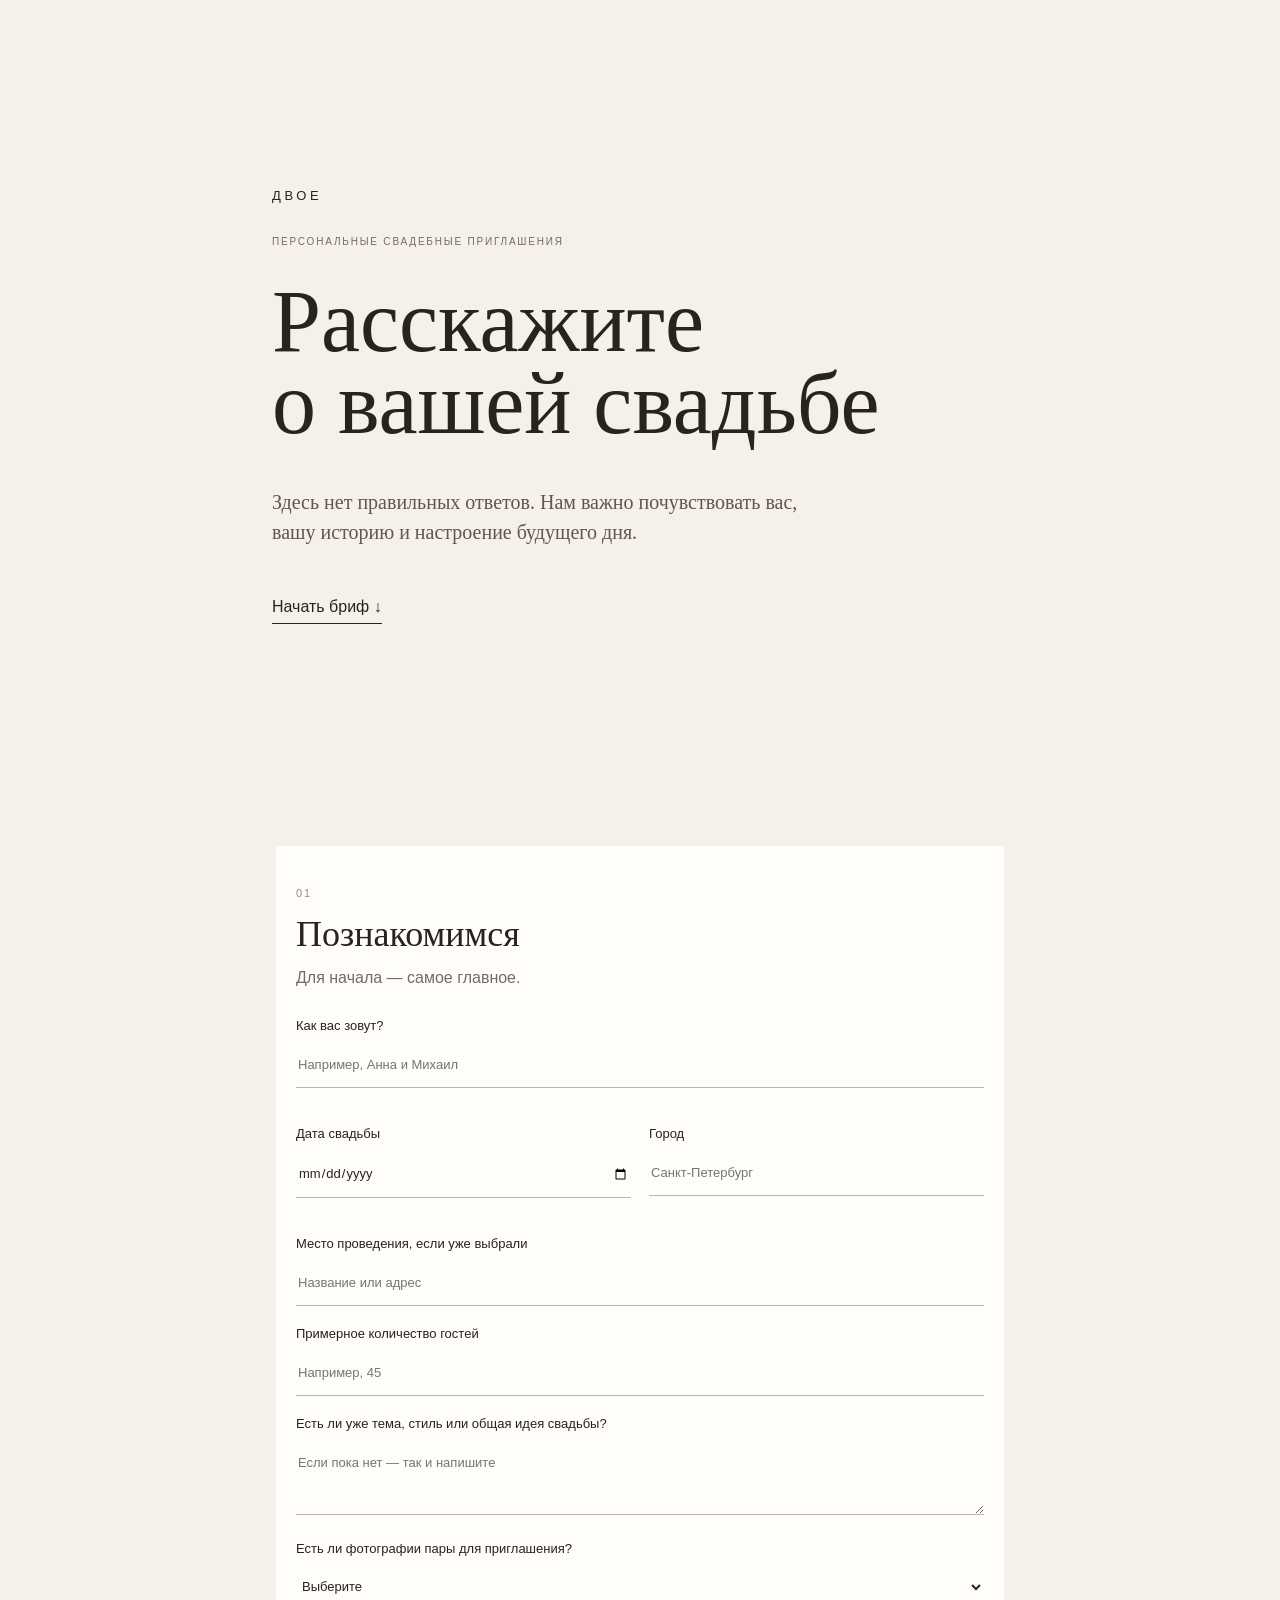
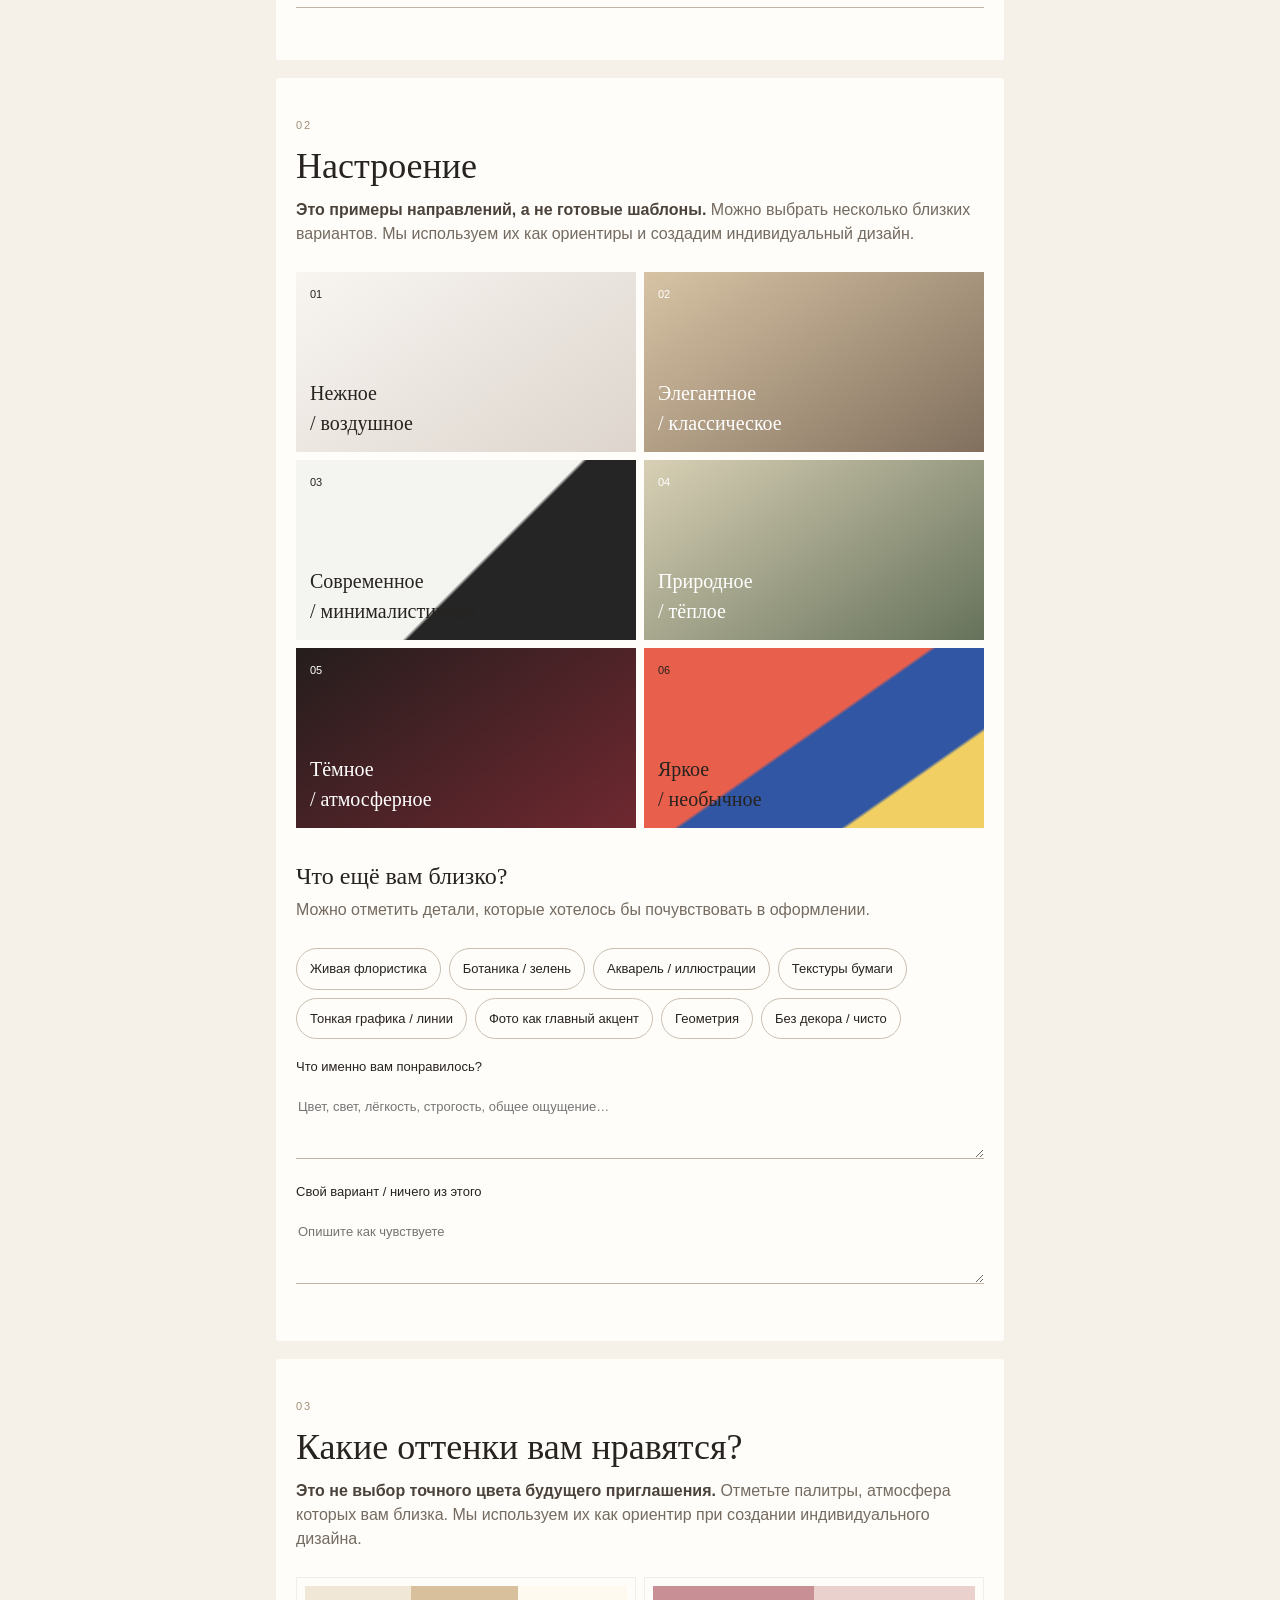
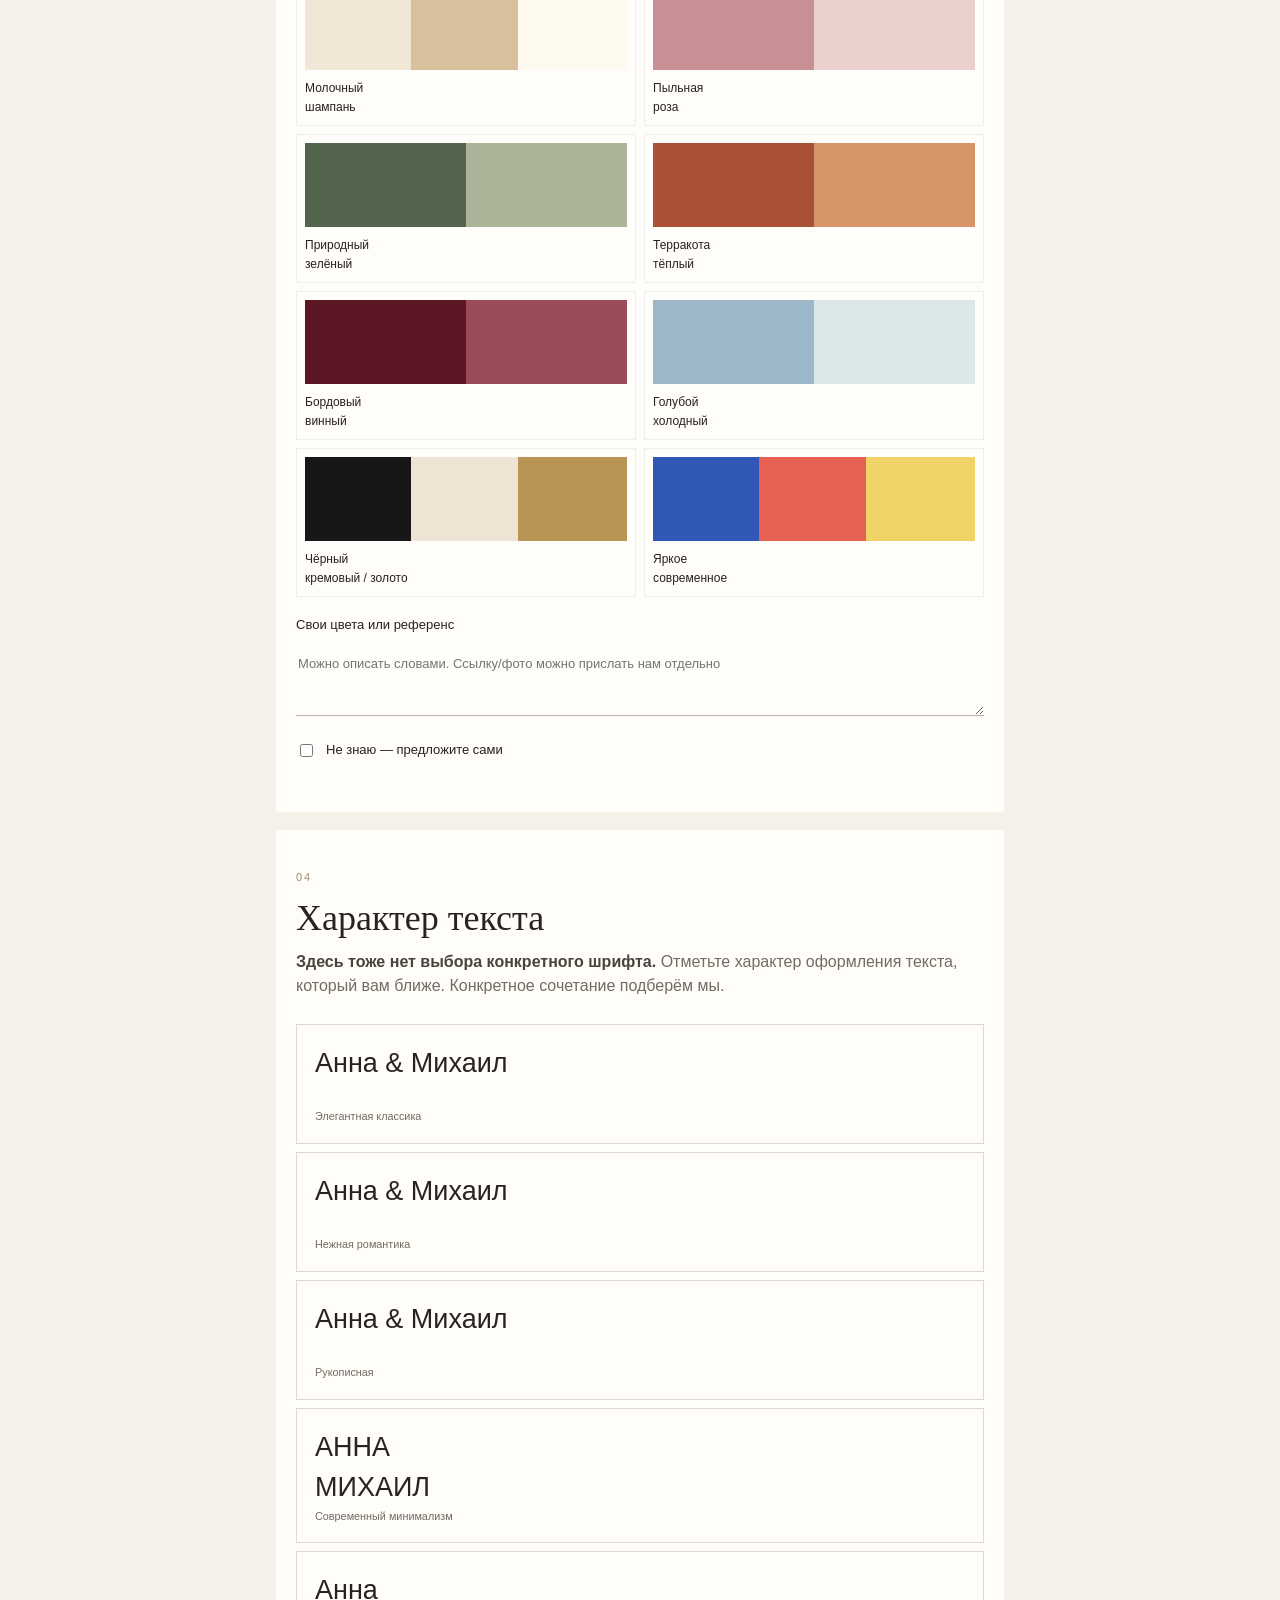
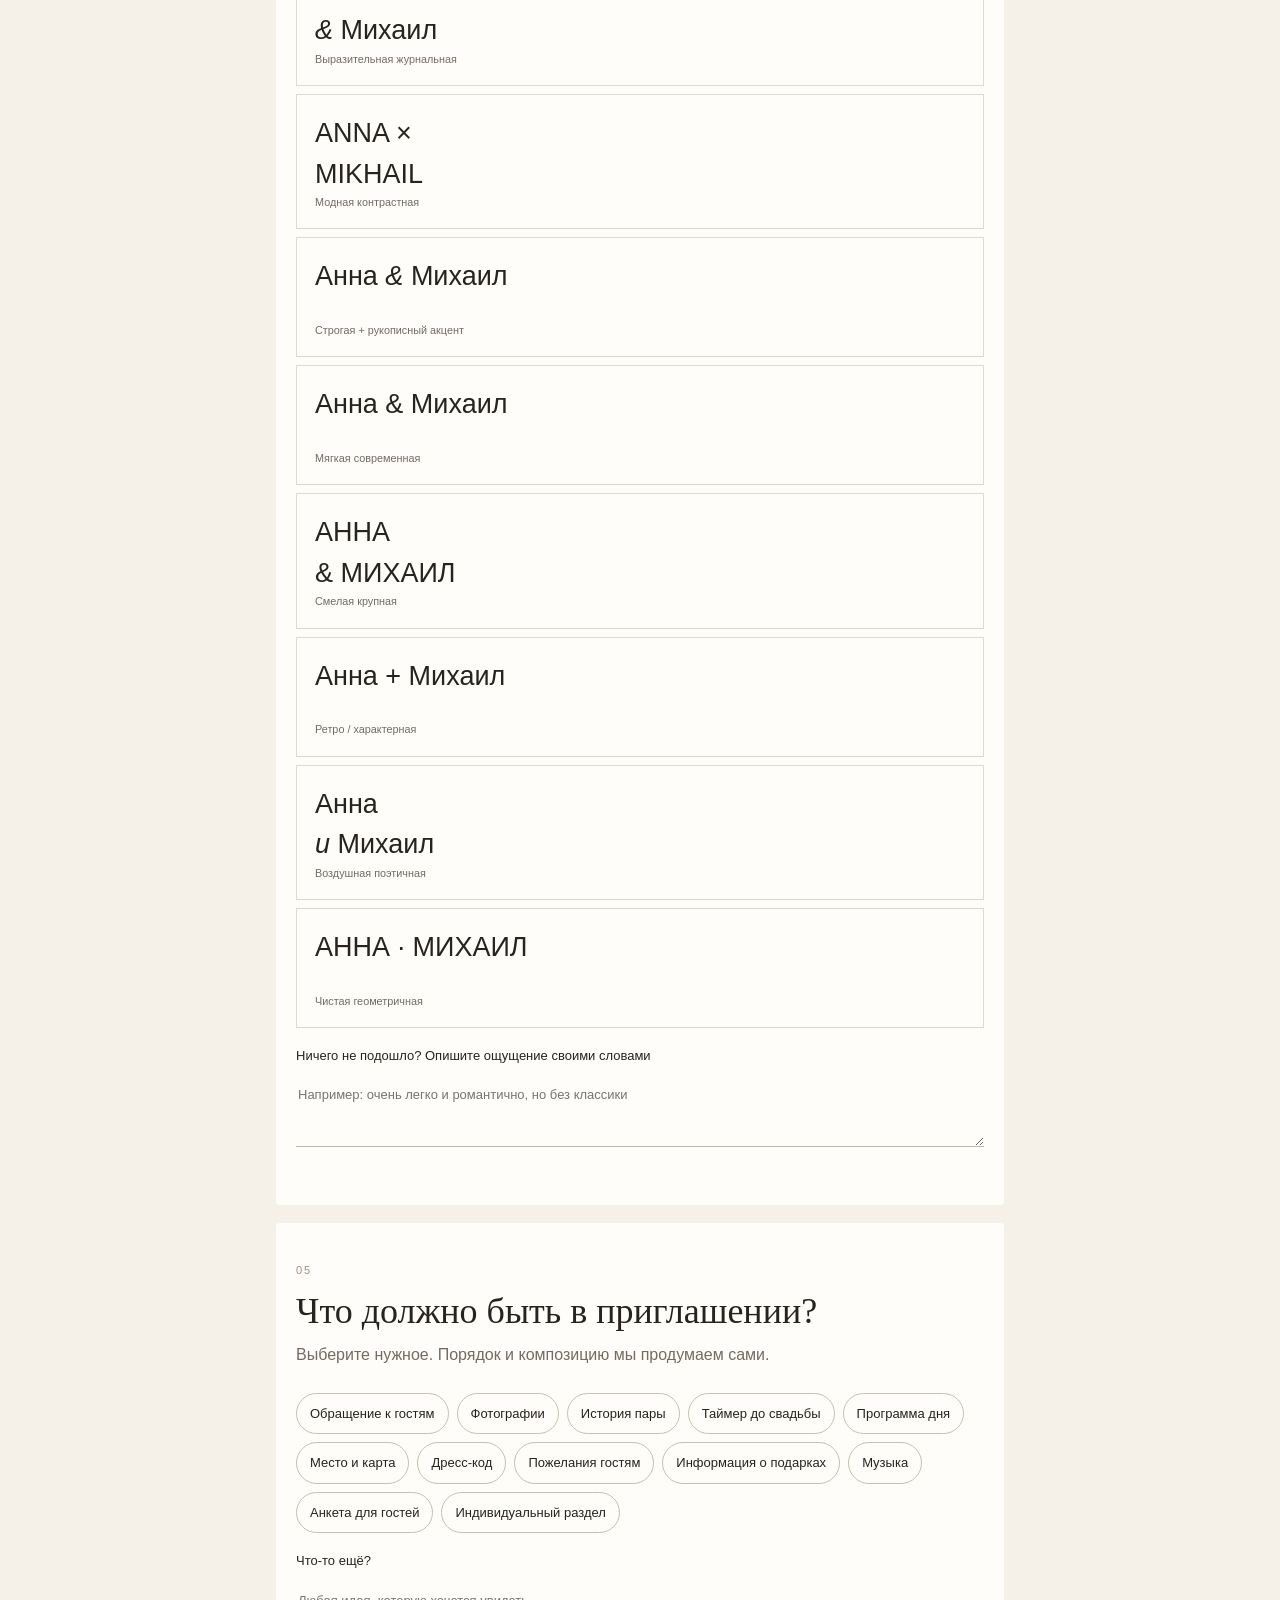
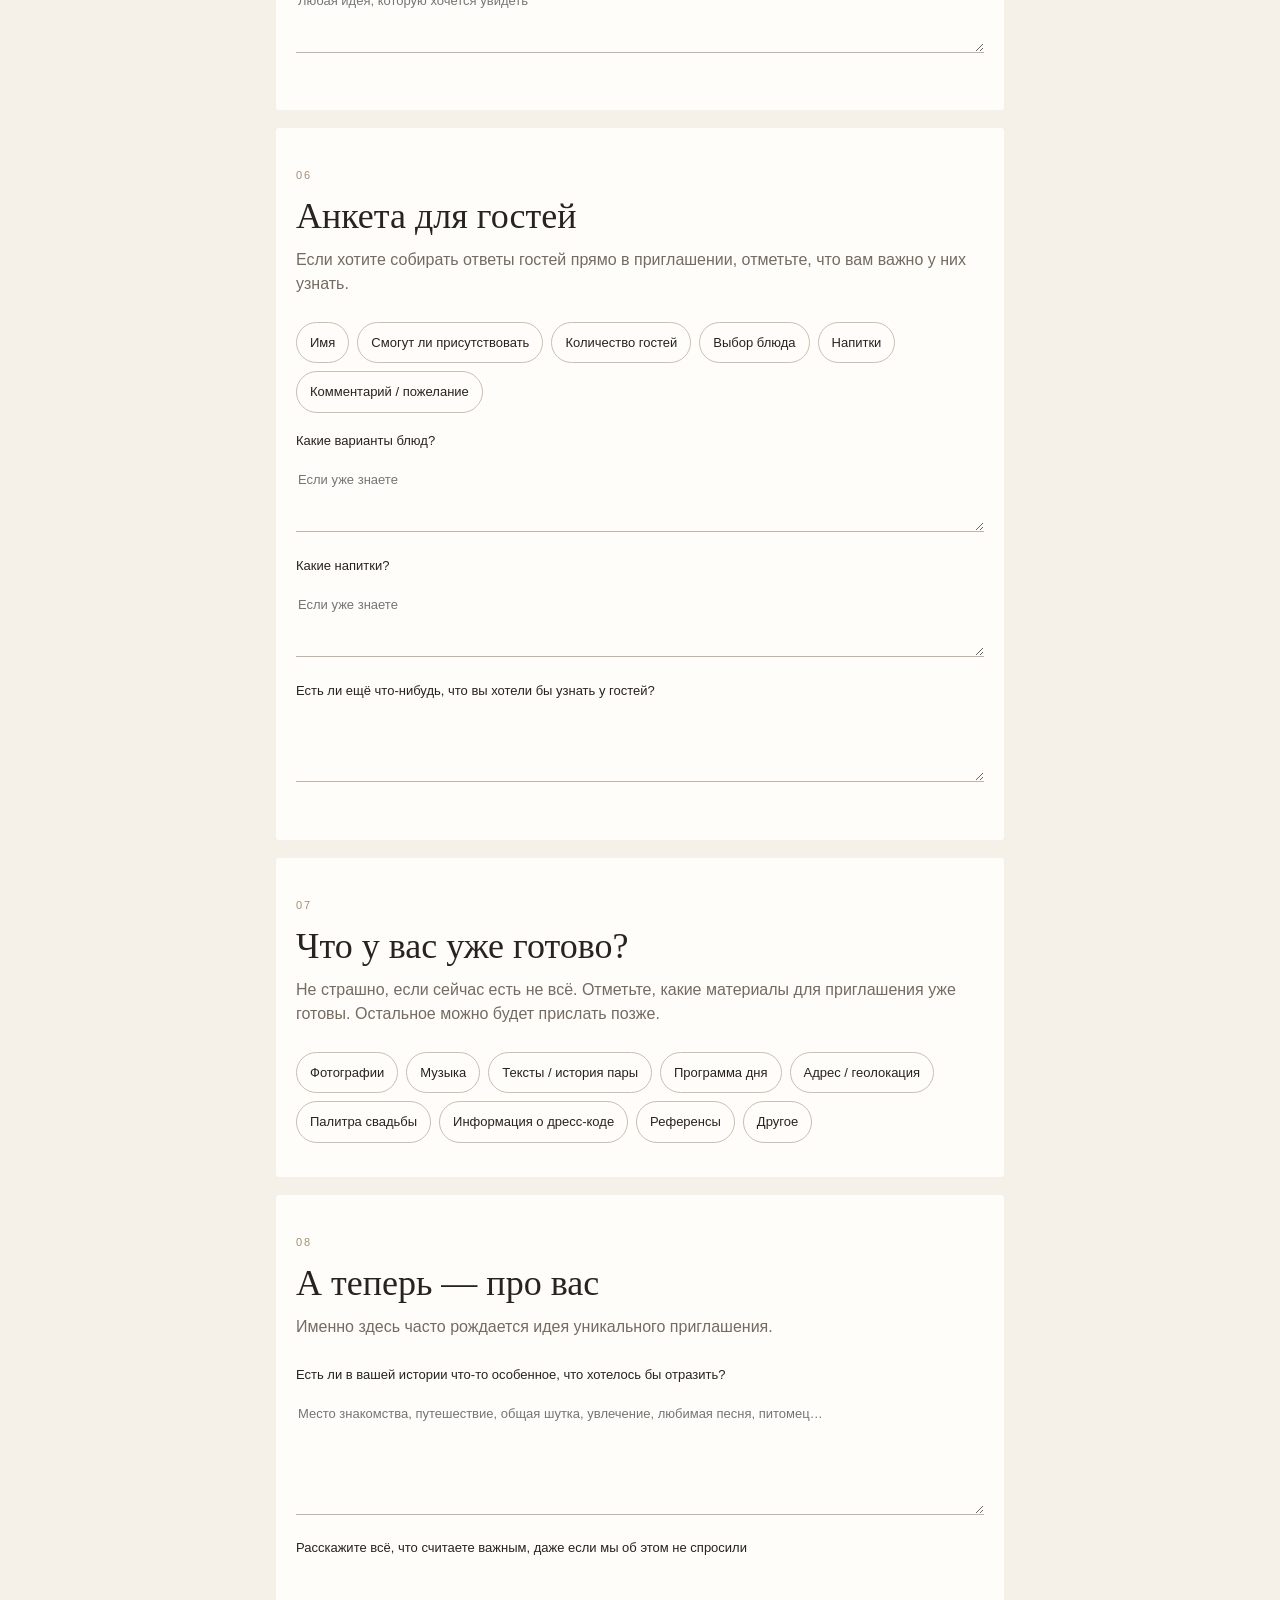
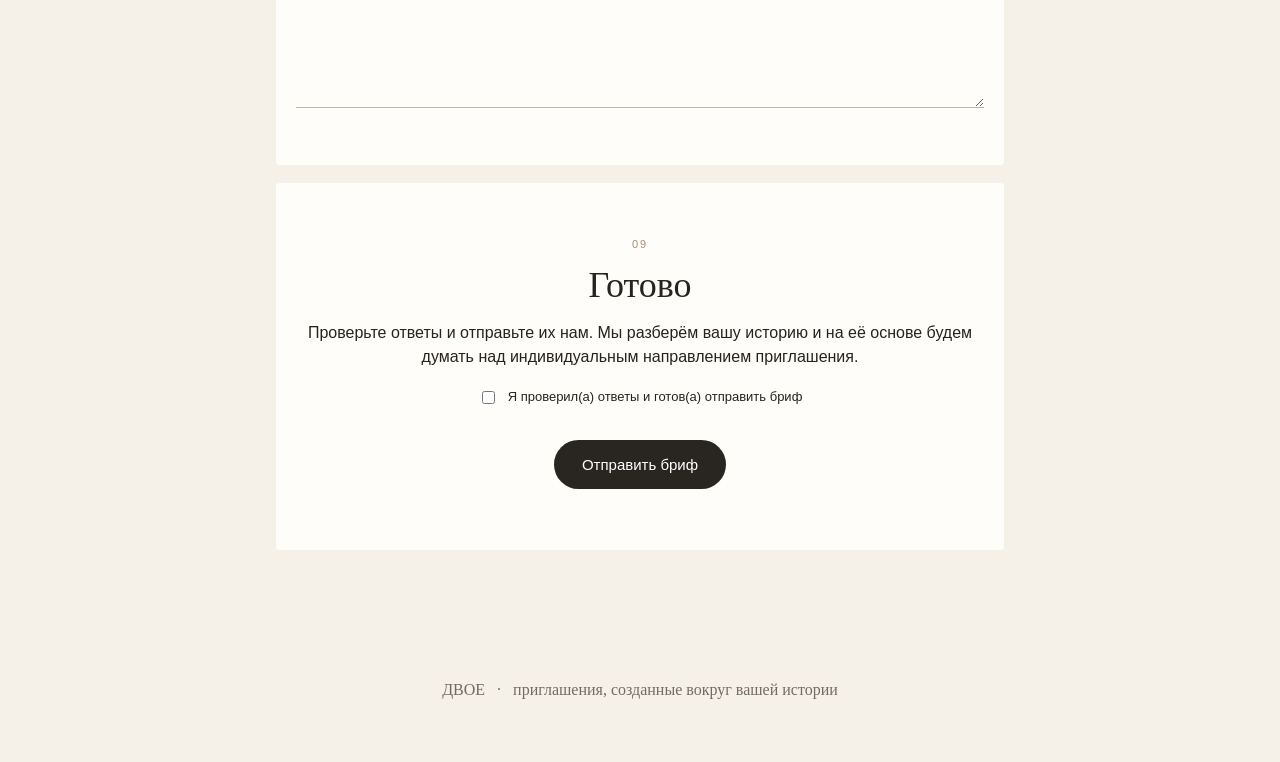
==== commit b28b71a5: "Expand Brief typography directions" ====
--- a/brief/index.html
+++ b/brief/index.html
@@ -64,14 +64,20 @@
 
 <section><span class="num">04</span><h2>Характер текста</h2><p class="hint"><strong>Здесь тоже нет выбора конкретного шрифта.</strong> Отметьте характер оформления текста, который вам ближе. Конкретное сочетание подберём мы.</p>
 <div class="typegrid">
-<label class="t1"><input type="checkbox" name="Типографика" value="Классический / журнальный"><b>Анна & Михаил</b><small>Классический / журнальный</small></label>
-<label class="t2"><input type="checkbox" name="Типографика" value="Романтичный"><b>Анна & Михаил</b><small>Романтичный</small></label>
-<label class="t3"><input type="checkbox" name="Типографика" value="Рукописный акцент"><b>Анна & Михаил</b><small>Рукописный акцент</small></label>
-<label class="t4"><input type="checkbox" name="Типографика" value="Современный минималистичный"><b>АННА & МИХАИЛ</b><small>Современный минималистичный</small></label>
-<label class="t5"><input type="checkbox" name="Типографика" value="Выразительный editorial"><b>Анна<br>& Михаил</b><small>Выразительный editorial</small></label>
-<label class="t6"><input type="checkbox" name="Типографика" value="Контрастный современный"><b>Анна × Михаил</b><small>Контрастный современный</small></label>
-<label class="typegrid extra-type"><input type="checkbox" name="Типографика" value="Строгий текст + рукописный акцент"><b>Анна <em>&</em> Михаил</b><small>Строгий текст + рукописный акцент</small></label>
-<label class="typegrid extra-type soft"><input type="checkbox" name="Типографика" value="Мягкий современный"><b>Анна & Михаил</b><small>Мягкий современный</small></label>
+<label class="type-card type-classic"><input type="checkbox" name="Типографика" value="Элегантная классика"><b>Анна & Михаил</b><small>Элегантная классика</small></label>
+<label class="type-card type-romantic"><input type="checkbox" name="Типографика" value="Нежная романтика"><b>Анна & Михаил</b><small>Нежная романтика</small></label>
+<label class="type-card type-script"><input type="checkbox" name="Типографика" value="Рукописная"><b>Анна & Михаил</b><small>Рукописная</small></label>
+<label class="type-card type-minimal"><input type="checkbox" name="Типографика" value="Современный минимализм"><b>АННА<br>МИХАИЛ</b><small>Современный минимализм</small></label>
+<label class="type-card type-editorial"><input type="checkbox" name="Типографика" value="Выразительная журнальная"><b>Анна<br><i>&</i> Михаил</b><small>Выразительная журнальная</small></label>
+<label class="type-card type-fashion"><input type="checkbox" name="Типографика" value="Модная контрастная"><b>ANNA ×<br>MIKHAIL</b><small>Модная контрастная</small></label>
+<label class="type-card type-mixed"><input type="checkbox" name="Типографика" value="Строгая + рукописный акцент"><b>Анна <em>&</em> Михаил</b><small>Строгая + рукописный акцент</small></label>
+<label class="type-card type-soft"><input type="checkbox" name="Типографика" value="Мягкая современная"><b>Анна & Михаил</b><small>Мягкая современная</small></label>
+<label class="type-card type-bold"><input type="checkbox" name="Типографика" value="Смелая крупная"><b>АННА<br>& МИХАИЛ</b><small>Смелая крупная</small></label>
+<label class="type-card type-retro"><input type="checkbox" name="Типографика" value="Ретро / характерная"><b>Анна + Михаил</b><small>Ретро / характерная</small></label>
+<label class="type-card type-poetic"><input type="checkbox" name="Типографика" value="Воздушная поэтичная"><b>Анна<br><i>и</i> Михаил</b><small>Воздушная поэтичная</small></label>
+<label class="type-card type-clean"><input type="checkbox" name="Типографика" value="Чистая геометричная"><b>АННА · МИХАИЛ</b><small>Чистая геометричная</small></label>
+</div>
+<label>Ничего не подошло? Опишите ощущение своими словами<textarea name="Свой характер текста" placeholder="Например: очень легко и романтично, но без классики"></textarea></label>
 </section>
 
 <section><span class="num">05</span><h2>Что должно быть в приглашении?</h2><p class="hint">Выберите нужное. Порядок и композицию мы продумаем сами.</p>
--- a/brief/styles.css
+++ b/brief/styles.css
@@ -1 +1 @@
-*{box-sizing:border-box}html{scroll-behavior:smooth}body{margin:0;background:#f5f0e8;color:#27231f;font-family:Arial,sans-serif;line-height:1.5}.hero{min-height:92svh;padding:42px 22px 60px;display:flex;flex-direction:column;justify-content:center;max-width:780px;margin:auto}.mark{letter-spacing:.28em;font-size:13px}.eyebrow{font-size:10px;letter-spacing:.18em;margin-top:28px;color:#746b61}.hero h1,h2{font-family:Georgia,serif;font-weight:400}.hero h1{font-size:clamp(52px,12vw,88px);line-height:.93;margin:22px 0}.lead{font-family:Georgia,serif;font-size:20px;max-width:570px;color:#5f574e}.start{margin-top:28px;color:inherit;text-decoration:none;border-bottom:1px solid;width:max-content;padding-bottom:4px}main{max-width:760px;margin:auto;padding:0 16px 80px}section{background:#fffdf9;margin:18px 0;padding:34px 20px;border-radius:3px}.num{font-size:11px;letter-spacing:.18em;color:#a18f78}h2{font-size:36px;line-height:1.05;margin:12px 0}.hint{color:#746b61;margin:0 0 26px}label{display:block;font-size:13px;margin:18px 0}input,textarea,select{width:100%;margin-top:8px;border:0;border-bottom:1px solid #bfb4a6;background:transparent;border-radius:0;padding:12px 2px;font:inherit;color:inherit;outline:none}textarea{resize:vertical;min-height:74px}.two{display:grid;grid-template-columns:1fr 1fr;gap:18px}.moods{display:grid;grid-template-columns:1fr 1fr;gap:8px}.mood{height:180px;margin:0;padding:14px;display:flex;flex-direction:column;justify-content:space-between;position:relative;overflow:hidden}.mood input,.palette input,.typegrid input{position:absolute;opacity:0}.mood:has(input:checked),.typegrid label:has(input:checked),.palette label:has(input:checked){outline:3px solid #b2936b;outline-offset:-3px}.mood b{font-weight:400;font-size:11px}.mood span{font-family:Georgia,serif;font-size:20px}.airy{background:linear-gradient(145deg,#f8f5f1,#ddd5cd)}.classic{background:linear-gradient(145deg,#d7c3a4,#81705e);color:#fff}.minimal{background:linear-gradient(135deg,#f4f4f1 55%,#252525 56%)}.natural{background:linear-gradient(145deg,#d8d0b5,#66725b);color:#fff}.dark{background:linear-gradient(145deg,#251d1d,#6f2830);color:#fff}.bold{background:linear-gradient(145deg,#e85f4c 0 48%,#3156a4 49% 76%,#f1cf62 77%)}.palette{display:grid;grid-template-columns:repeat(2,1fr);gap:8px}.palette label{margin:0;padding:8px;border:1px solid #eee;position:relative}.p{height:84px;display:block;margin-bottom:8px}.p1{background:linear-gradient(90deg,#f1e7d6 33%,#d8c09d 33% 66%,#fffaf0 66%)}.p2{background:linear-gradient(90deg,#c88f94 50%,#ead1ce 50%)}.p3{background:linear-gradient(90deg,#53664d 50%,#aab397 50%)}.p4{background:linear-gradient(90deg,#a95036 50%,#d69568 50%)}.p5{background:linear-gradient(90deg,#5b1724 50%,#9b4b59 50%)}.p6{background:linear-gradient(90deg,#9cb8c8 50%,#dce7ea 50%)}.p7{background:linear-gradient(90deg,#171717 33%,#eee4d3 33% 66%,#b89455 66%)}.p8{background:linear-gradient(90deg,#3158b7 33%,#e76152 33% 66%,#f1d468 66%)}.palette span{font-size:12px}.checkline,.consent{display:flex;gap:10px;align-items:flex-start}.checkline input,.consent input{width:auto;margin-top:4px}.typegrid{display:grid;gap:8px}.typegrid label{min-height:120px;margin:0;padding:18px;border:1px solid #e1d9ce;display:flex;flex-direction:column;justify-content:space-between;position:relative}.typegrid b{font-size:27px;font-weight:400}.typegrid small{color:#746b61}.t1 b{font-family:Georgia,serif}.t2 b{font-family:Georgia,serif;font-style:italic}.t3 b{font-family:cursive;font-style:italic}.t4 b{font-family:Arial,sans-serif;font-size:20px;letter-spacing:.12em}.t5 b{font-family:Georgia,serif;font-size:38px;line-height:.8}.t6 b{font-family:Arial,sans-serif;font-weight:700}.chips{display:flex;flex-wrap:wrap;gap:8px}.chips label{margin:0;position:relative}.chips input{position:absolute;opacity:0}.chips span{display:block;border:1px solid #c9bfb2;border-radius:999px;padding:10px 13px}.chips label:has(input:checked) span{background:#2b2824;color:#fff;border-color:#2b2824}.finish{text-align:center;padding-top:48px;padding-bottom:48px}.finish .consent{text-align:left;justify-content:center}.finish button{border:0;background:#292622;color:white;padding:16px 28px;border-radius:999px;font-size:15px;margin-top:15px;cursor:pointer}.status{font-size:13px;color:#746b61}footer{text-align:center;padding:30px 20px 60px;font-family:Georgia,serif;color:#756b60}footer span{margin:0 8px}@media(max-width:480px){.two{grid-template-columns:1fr}.hero{min-height:88svh}.hero h1{font-size:55px}section{padding:30px 17px}.mood{height:160px}.mood span{font-size:18px}}@media(prefers-reduced-motion:reduce){html{scroll-behavior:auto}}+*{box-sizing:border-box}html{scroll-behavior:smooth}body{margin:0;background:#f5f0e8;color:#27231f;font-family:Arial,sans-serif;line-height:1.5}.hero{min-height:92svh;padding:42px 22px 60px;display:flex;flex-direction:column;justify-content:center;max-width:780px;margin:auto}.mark{letter-spacing:.28em;font-size:13px}.eyebrow{font-size:10px;letter-spacing:.18em;margin-top:28px;color:#746b61}.hero h1,h2{font-family:Georgia,serif;font-weight:400}.hero h1{font-size:clamp(52px,12vw,88px);line-height:.93;margin:22px 0}.lead{font-family:Georgia,serif;font-size:20px;max-width:570px;color:#5f574e}.start{margin-top:28px;color:inherit;text-decoration:none;border-bottom:1px solid;width:max-content;padding-bottom:4px}main{max-width:760px;margin:auto;padding:0 16px 80px}section{background:#fffdf9;margin:18px 0;padding:34px 20px;border-radius:3px}.num{font-size:11px;letter-spacing:.18em;color:#a18f78}h2{font-size:36px;line-height:1.05;margin:12px 0}.hint{color:#746b61;margin:0 0 26px}label{display:block;font-size:13px;margin:18px 0}input,textarea,select{width:100%;margin-top:8px;border:0;border-bottom:1px solid #bfb4a6;background:transparent;border-radius:0;padding:12px 2px;font:inherit;color:inherit;outline:none}textarea{resize:vertical;min-height:74px}.two{display:grid;grid-template-columns:1fr 1fr;gap:18px}.moods{display:grid;grid-template-columns:1fr 1fr;gap:8px}.mood{height:180px;margin:0;padding:14px;display:flex;flex-direction:column;justify-content:space-between;position:relative;overflow:hidden}.mood input,.palette input,.typegrid input{position:absolute;opacity:0}.mood:has(input:checked),.typegrid label:has(input:checked),.palette label:has(input:checked){outline:3px solid #b2936b;outline-offset:-3px}.mood b{font-weight:400;font-size:11px}.mood span{font-family:Georgia,serif;font-size:20px}.airy{background:linear-gradient(145deg,#f8f5f1,#ddd5cd)}.classic{background:linear-gradient(145deg,#d7c3a4,#81705e);color:#fff}.minimal{background:linear-gradient(135deg,#f4f4f1 55%,#252525 56%)}.natural{background:linear-gradient(145deg,#d8d0b5,#66725b);color:#fff}.dark{background:linear-gradient(145deg,#251d1d,#6f2830);color:#fff}.bold{background:linear-gradient(145deg,#e85f4c 0 48%,#3156a4 49% 76%,#f1cf62 77%)}.palette{display:grid;grid-template-columns:repeat(2,1fr);gap:8px}.palette label{margin:0;padding:8px;border:1px solid #eee;position:relative}.p{height:84px;display:block;margin-bottom:8px}.p1{background:linear-gradient(90deg,#f1e7d6 33%,#d8c09d 33% 66%,#fffaf0 66%)}.p2{background:linear-gradient(90deg,#c88f94 50%,#ead1ce 50%)}.p3{background:linear-gradient(90deg,#53664d 50%,#aab397 50%)}.p4{background:linear-gradient(90deg,#a95036 50%,#d69568 50%)}.p5{background:linear-gradient(90deg,#5b1724 50%,#9b4b59 50%)}.p6{background:linear-gradient(90deg,#9cb8c8 50%,#dce7ea 50%)}.p7{background:linear-gradient(90deg,#171717 33%,#eee4d3 33% 66%,#b89455 66%)}.p8{background:linear-gradient(90deg,#3158b7 33%,#e76152 33% 66%,#f1d468 66%)}.palette span{font-size:12px}.checkline,.consent{display:flex;gap:10px;align-items:flex-start}.checkline input,.consent input{width:auto;margin-top:4px}.typegrid{display:grid;gap:8px}.typegrid label{min-height:120px;margin:0;padding:18px;border:1px solid #e1d9ce;display:flex;flex-direction:column;justify-content:space-between;position:relative}.typegrid b{font-size:27px;font-weight:400}.typegrid small{color:#746b61}.t1 b{font-family:Georgia,serif}.t2 b{font-family:Georgia,serif;font-style:italic}.t3 b{font-family:cursive;font-style:italic}.t4 b{font-family:Arial,sans-serif;font-size:20px;letter-spacing:.12em}.t5 b{font-family:Georgia,serif;font-size:38px;line-height:.8}.t6 b{font-family:Arial,sans-serif;font-weight:700}.chips{display:flex;flex-wrap:wrap;gap:8px}.chips label{margin:0;position:relative}.chips input{position:absolute;opacity:0}.chips span{display:block;border:1px solid #c9bfb2;border-radius:999px;padding:10px 13px}.chips label:has(input:checked) span{background:#2b2824;color:#fff;border-color:#2b2824}.finish{text-align:center;padding-top:48px;padding-bottom:48px}.finish .consent{text-align:left;justify-content:center}.finish button{border:0;background:#292622;color:white;padding:16px 28px;border-radius:999px;font-size:15px;margin-top:15px;cursor:pointer}.status{font-size:13px;color:#746b61}footer{text-align:center;padding:30px 20px 60px;font-family:Georgia,serif;color:#756b60}footer span{margin:0 8px}@media(max-width:480px){.two{grid-template-columns:1fr}.hero{min-height:88svh}.hero h1{font-size:55px}section{padding:30px 17px}.mood{height:160px}.mood span{font-size:18px}}@media(prefers-reduced-motion:reduce){html{scroll-behavior:auto}}.subhead{font-family:Georgia,serif;font-size:24px;margin:30px 0 4px}.hint strong{font-weight:600;color:#4b433b}.extra-type{min-height:110px!important;margin:8px 0!important;padding:18px!important;border:1px solid #e1d9ce!important;position:relative}.extra-type input{position:absolute;opacity:0}.extra-type:has(input:checked){outline:3px solid #b2936b;outline-offset:-3px}.extra-type b{font-family:Arial,sans-serif;font-weight:400;font-size:23px}.extra-type b em{font-family:cursive;font-size:35px;font-weight:400}.extra-type small{display:block;color:#746b61;margin-top:16px}.extra-type.soft b{font-family:Georgia,serif;font-style:italic;letter-spacing:.03em}@media(max-width:480px){body{overflow-x:hidden}.chips span{min-height:42px;display:flex;align-items:center}.palette label{min-width:0}.typegrid b{overflow-wrap:anywhere}}
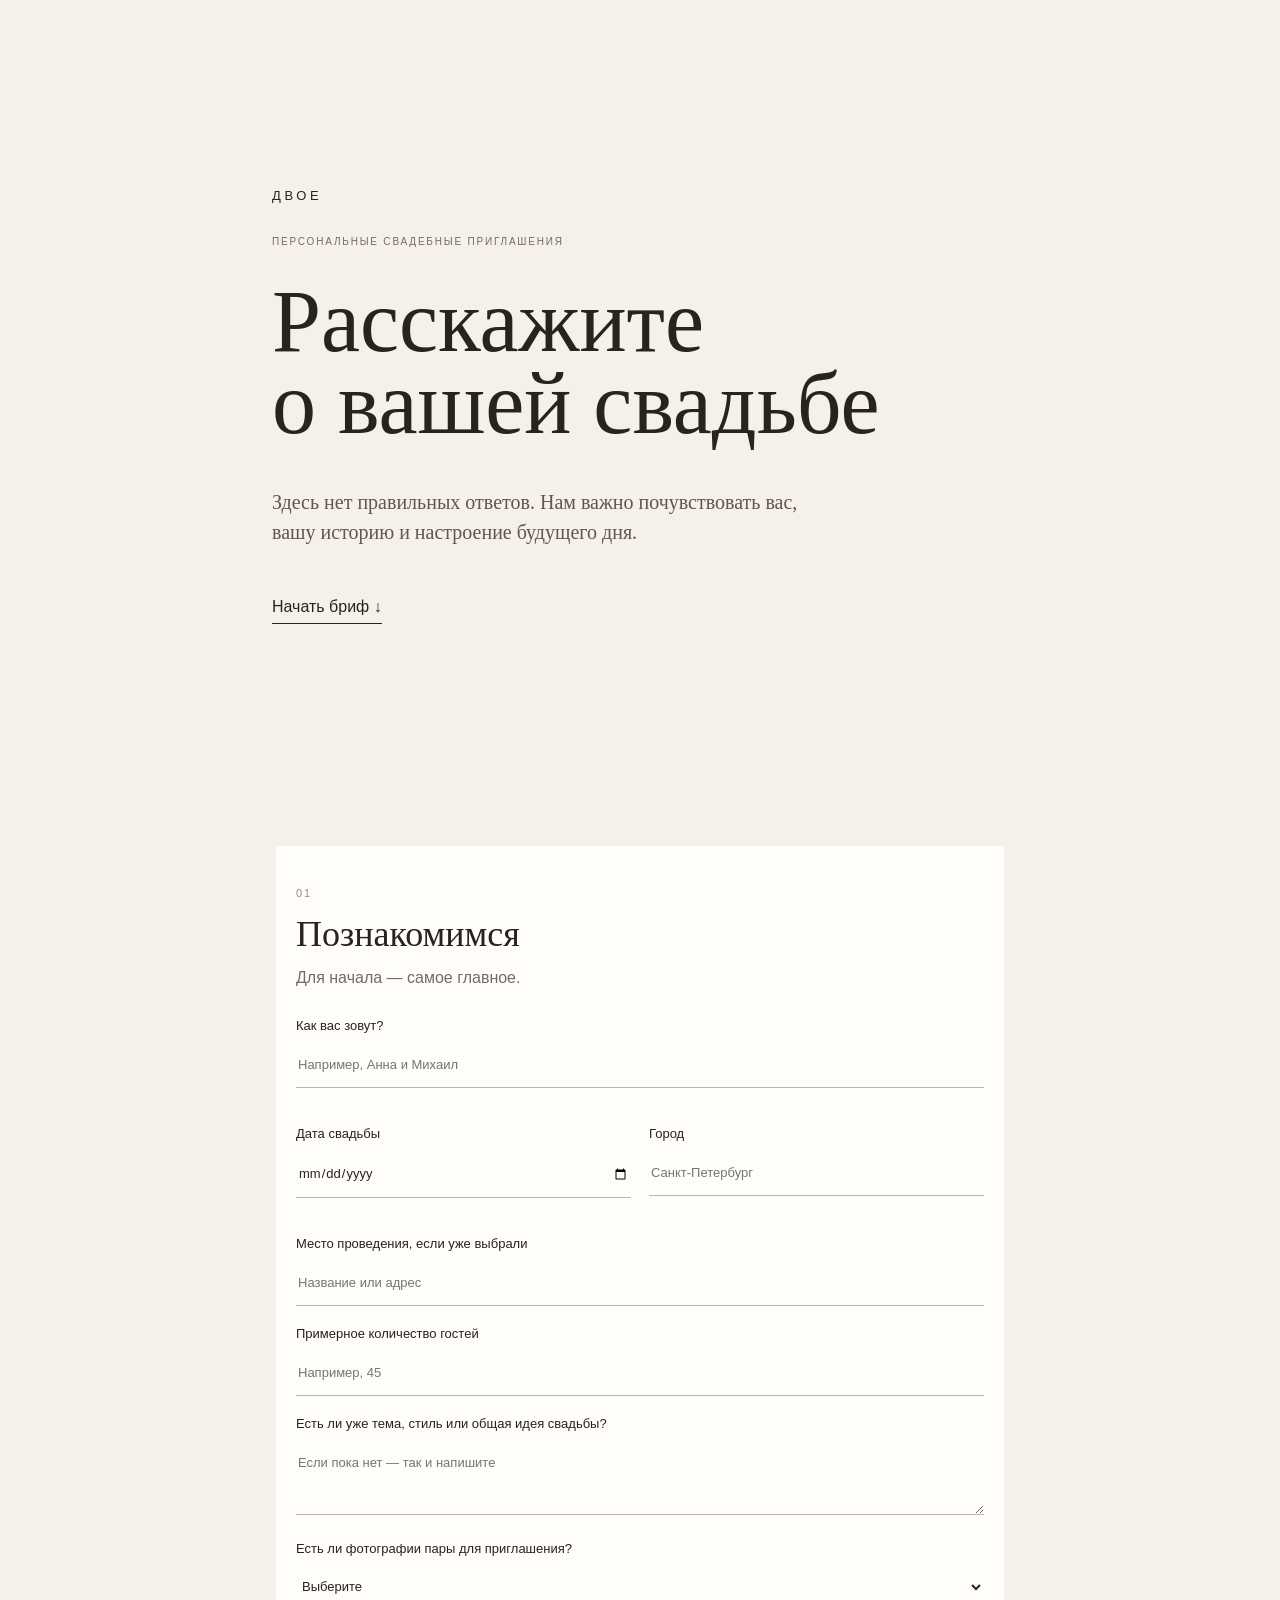
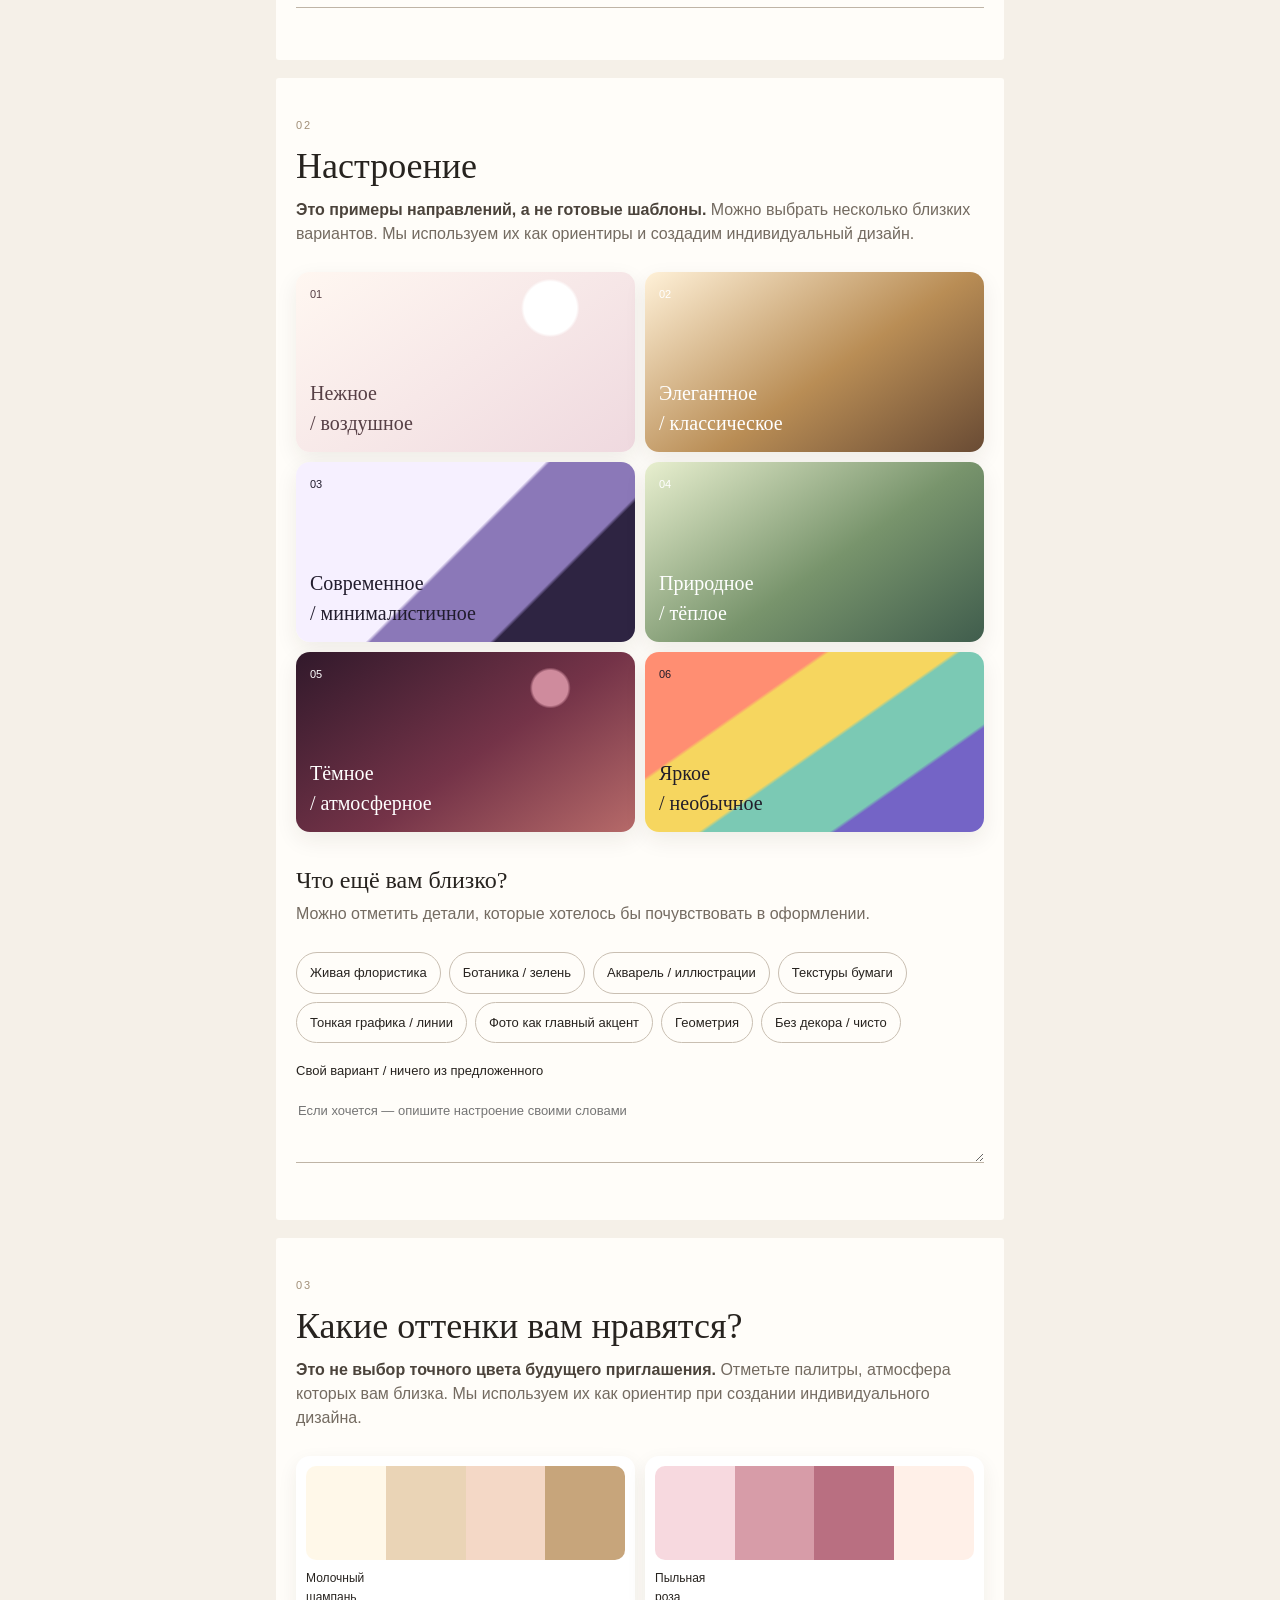
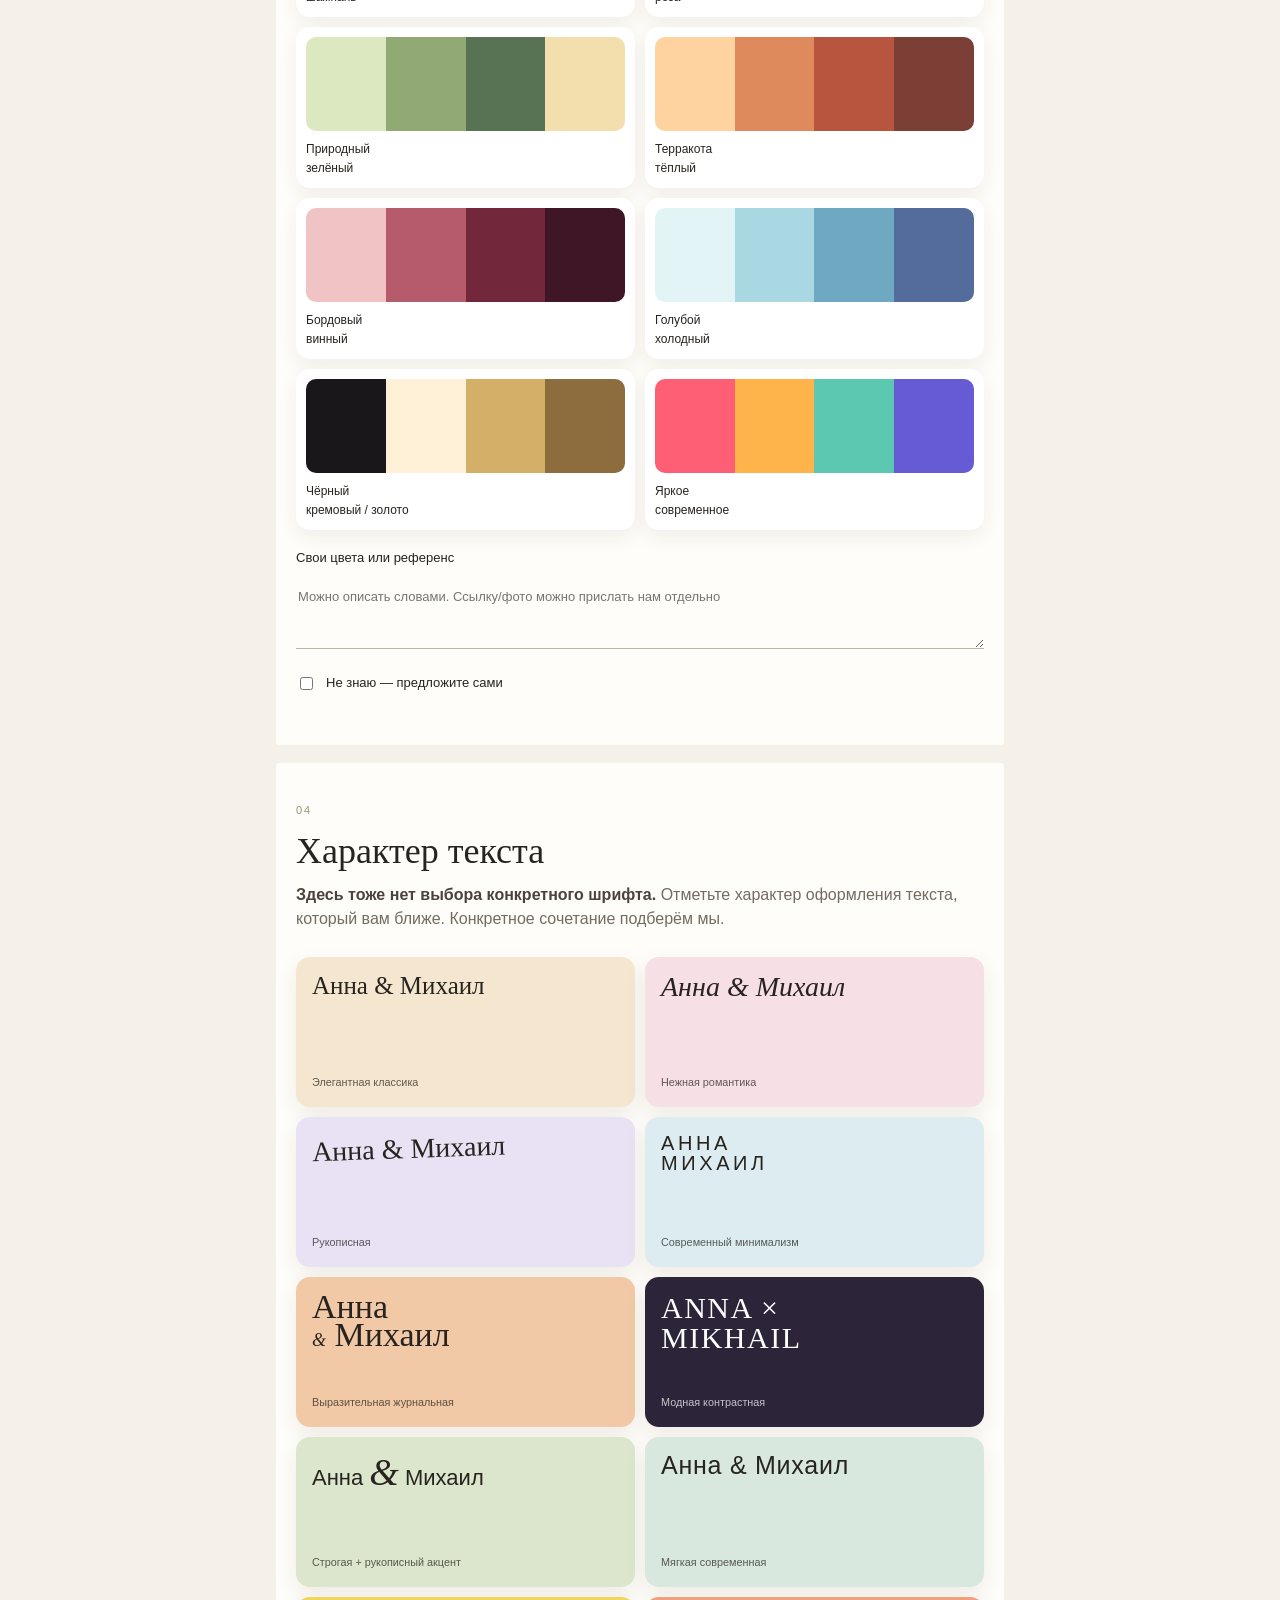
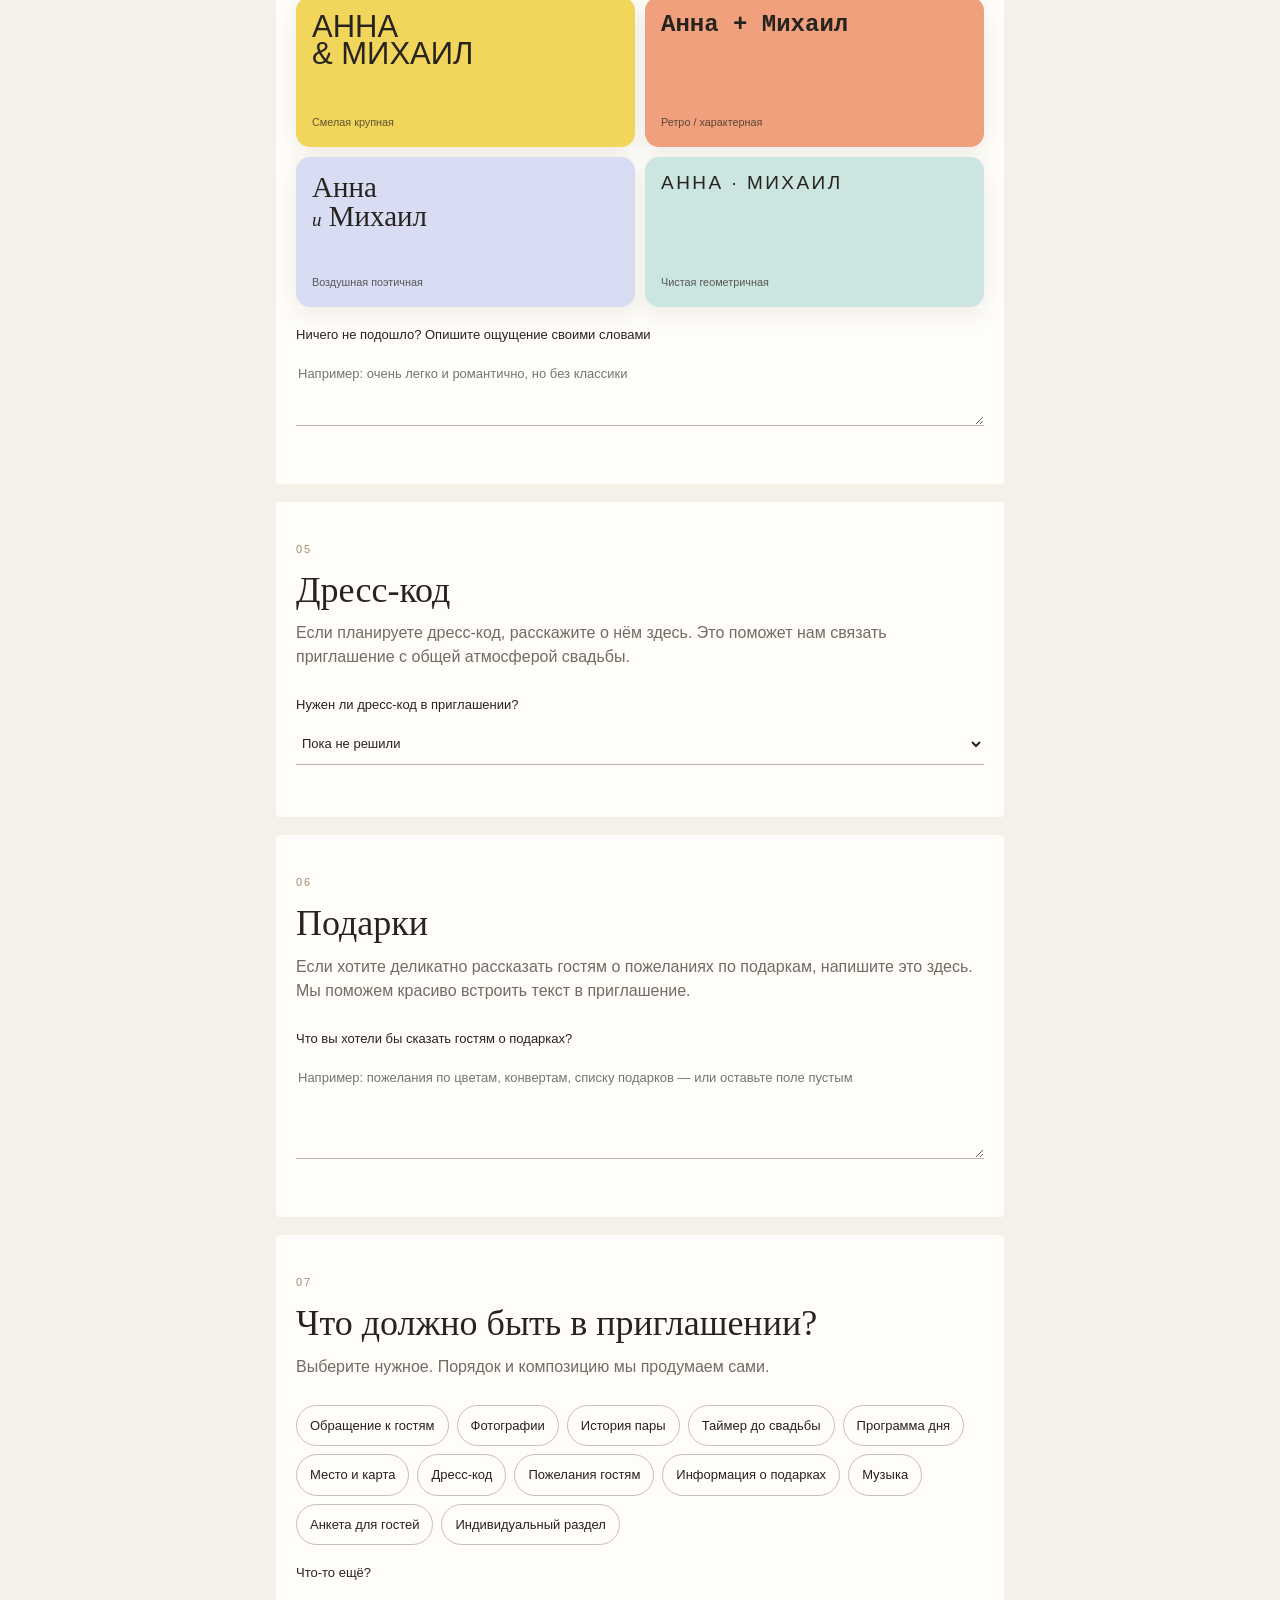
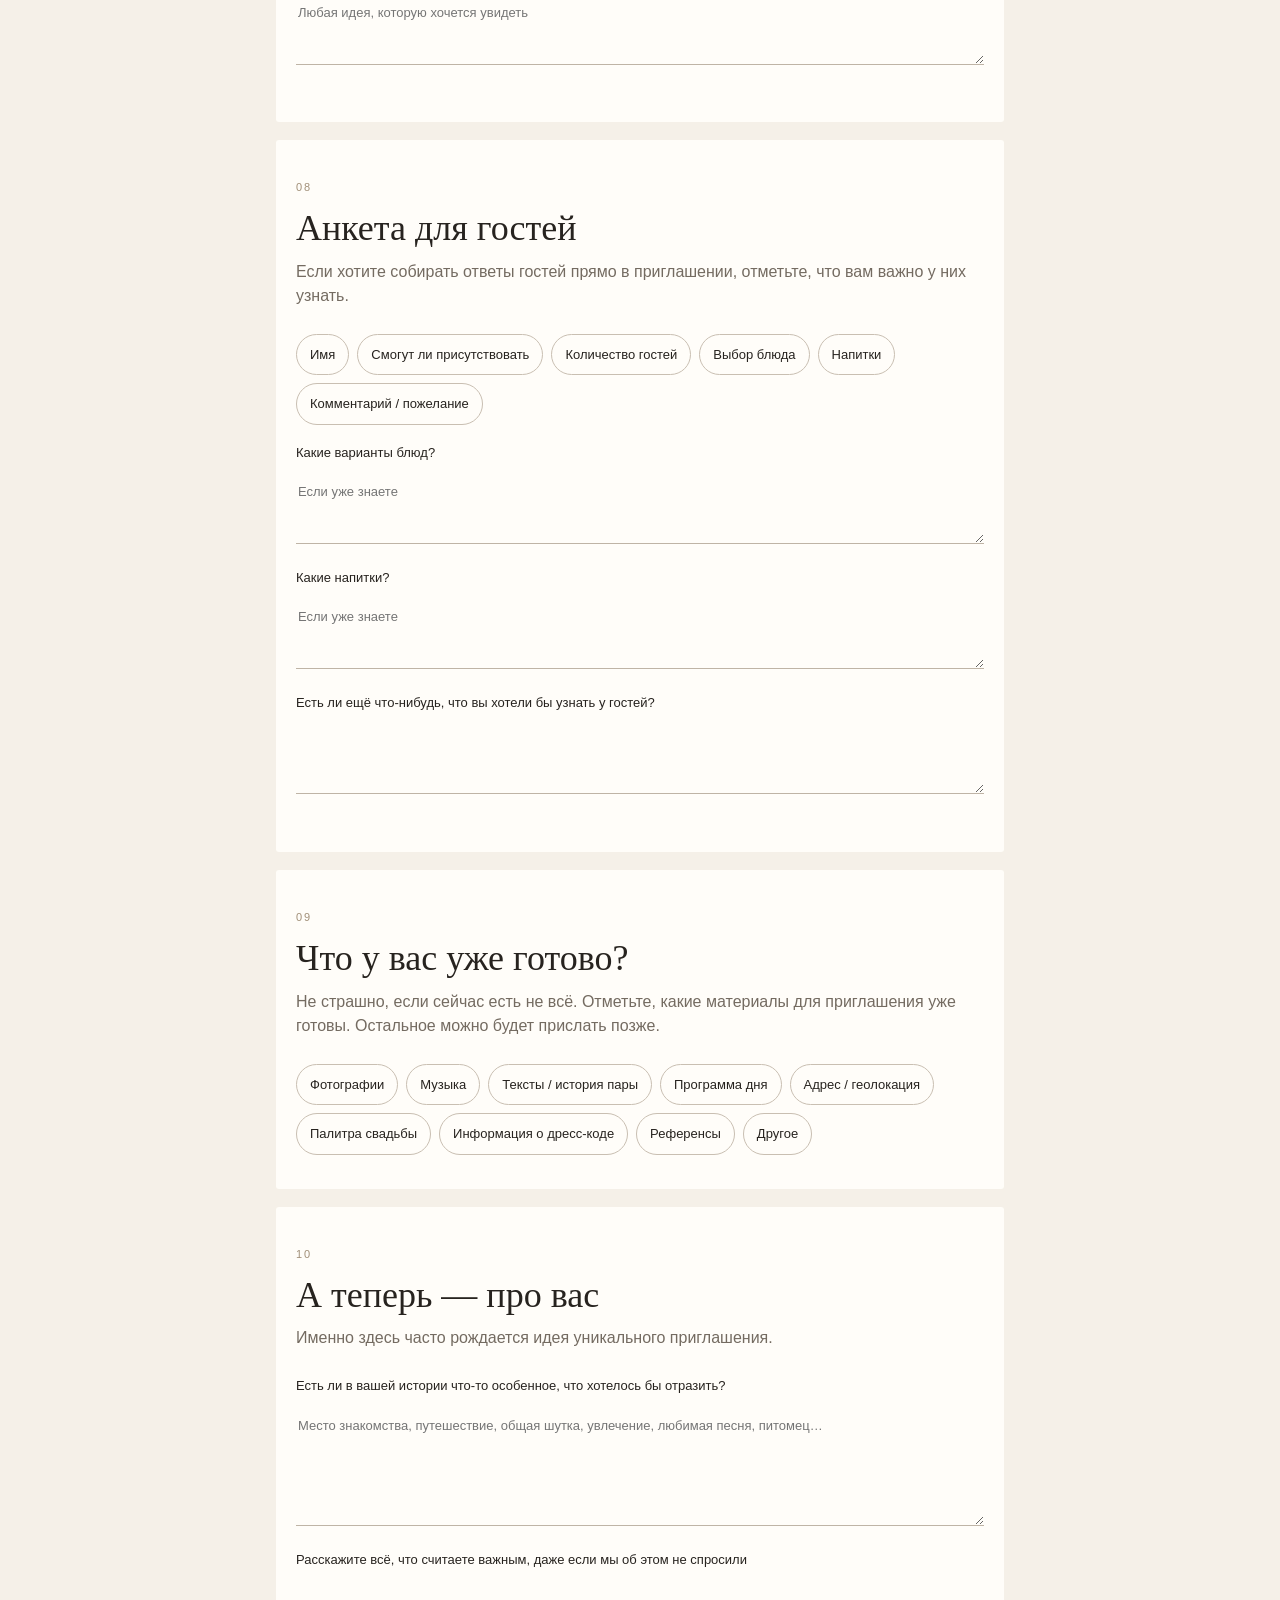
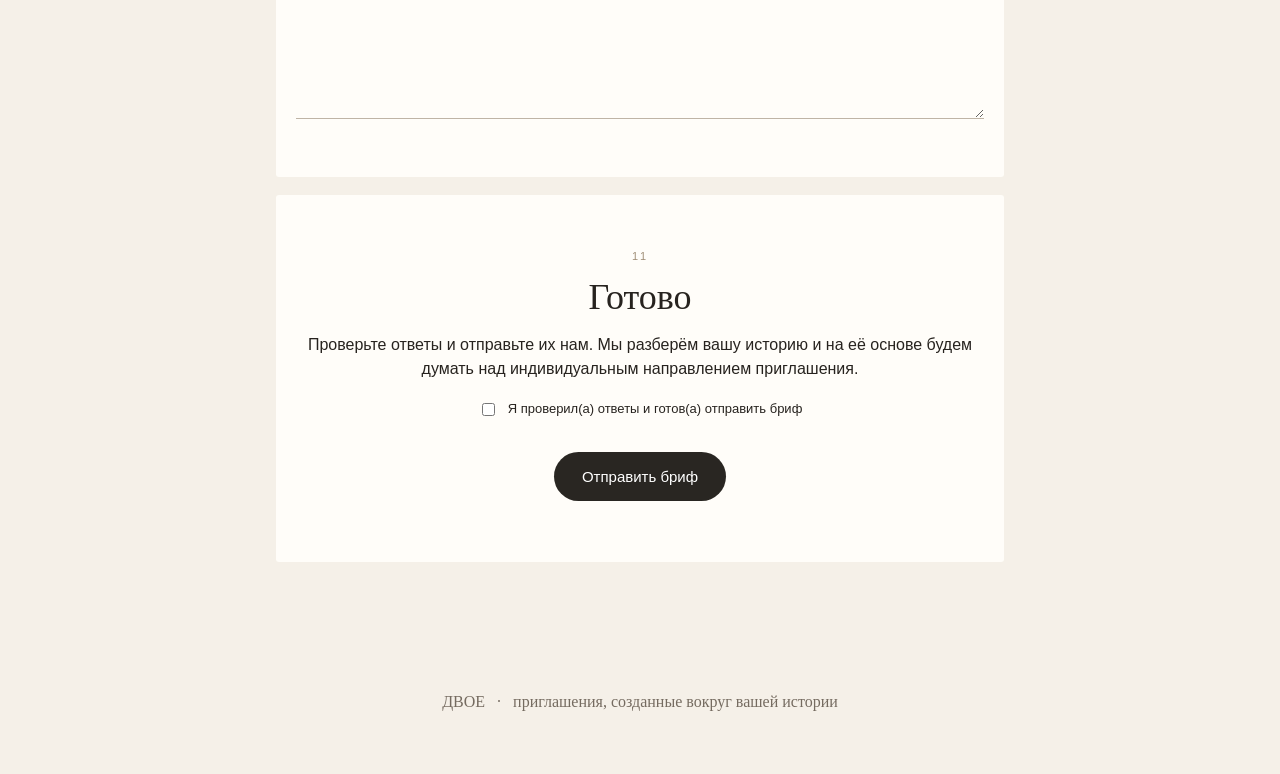
==== commit 4356e6f8: "Brief v0.3: dress code, gifts, simplify mood step" ====
--- a/brief/index.html
+++ b/brief/index.html
@@ -43,8 +43,7 @@
 <label><input type="checkbox" name="Визуальные мотивы" value="Геометрия"><span>Геометрия</span></label>
 <label><input type="checkbox" name="Визуальные мотивы" value="Без декора / чисто"><span>Без декора / чисто</span></label>
 </div>
-<label>Что именно вам понравилось?<textarea name="Что понравилось в настроении" placeholder="Цвет, свет, лёгкость, строгость, общее ощущение…"></textarea></label>
-<label>Свой вариант / ничего из этого<textarea name="Своё настроение" placeholder="Опишите как чувствуете"></textarea></label>
+<label>Свой вариант / ничего из предложенного<textarea name="Своё настроение" placeholder="Если хочется — опишите настроение своими словами"></textarea></label>
 </section>
 
 <section><span class="num">03</span><h2>Какие оттенки вам нравятся?</h2><p class="hint"><strong>Это не выбор точного цвета будущего приглашения.</strong> Отметьте палитры, атмосфера которых вам близка. Мы используем их как ориентир при создании индивидуального дизайна.</p>
@@ -80,14 +79,41 @@
 <label>Ничего не подошло? Опишите ощущение своими словами<textarea name="Свой характер текста" placeholder="Например: очень легко и романтично, но без классики"></textarea></label>
 </section>
 
-<section><span class="num">05</span><h2>Что должно быть в приглашении?</h2><p class="hint">Выберите нужное. Порядок и композицию мы продумаем сами.</p>
+<section><span class="num">05</span><h2>Дресс-код</h2><p class="hint">Если планируете дресс-код, расскажите о нём здесь. Это поможет нам связать приглашение с общей атмосферой свадьбы.</p>
+<label>Нужен ли дресс-код в приглашении?
+<select name="Дресс-код нужен" id="dressNeed">
+<option value="">Пока не решили</option>
+<option>Да</option>
+<option>Нет</option>
+</select></label>
+<div id="dressDetails" class="conditional-block" hidden>
+<div class="subhead">Какая палитра вам близка?</div>
+<p class="hint">Можно выбрать несколько направлений. Это ориентиры, а не строгий набор цветов для гостей.</p>
+<div class="dress-palette">
+<label><input type="checkbox" name="Палитра дресс-кода" value="Светлая / нейтральная"><i class="dp dp1"></i><span>Светлая<br>нейтральная</span></label>
+<label><input type="checkbox" name="Палитра дресс-кода" value="Пастельная"><i class="dp dp2"></i><span>Пастельная</span></label>
+<label><input type="checkbox" name="Палитра дресс-кода" value="Природная / зелёная"><i class="dp dp3"></i><span>Природная<br>зелёная</span></label>
+<label><input type="checkbox" name="Палитра дресс-кода" value="Тёплая / терракотовая"><i class="dp dp4"></i><span>Тёплая<br>терракотовая</span></label>
+<label><input type="checkbox" name="Палитра дресс-кода" value="Винная / тёмная"><i class="dp dp5"></i><span>Винная<br>тёмная</span></label>
+<label><input type="checkbox" name="Палитра дресс-кода" value="Холодная / голубая"><i class="dp dp6"></i><span>Холодная<br>голубая</span></label>
+</div>
+<label>Свои цвета<textarea name="Свои цвета дресс-кода" placeholder="Например: оливковый, молочный, шоколадный"></textarea></label>
+<label>Пожелания по дресс-коду<textarea name="Пожелания по дресс-коду" placeholder="Например: свободный стиль в палитре, без строгих ограничений"></textarea></label>
+</div>
+</section>
+
+<section><span class="num">06</span><h2>Подарки</h2><p class="hint">Если хотите деликатно рассказать гостям о пожеланиях по подаркам, напишите это здесь. Мы поможем красиво встроить текст в приглашение.</p>
+<label>Что вы хотели бы сказать гостям о подарках?<textarea name="Пожелания по подаркам" rows="4" placeholder="Например: пожелания по цветам, конвертам, списку подарков — или оставьте поле пустым"></textarea></label>
+</section>
+
+<section><span class="num">07</span><h2>Что должно быть в приглашении?</h2><p class="hint">Выберите нужное. Порядок и композицию мы продумаем сами.</p>
 <div class="chips">
 <label><input type="checkbox" name="Блоки приглашения" value="Обращение к гостям"><span>Обращение к гостям</span></label><label><input type="checkbox" name="Блоки приглашения" value="Фотографии"><span>Фотографии</span></label><label><input type="checkbox" name="Блоки приглашения" value="История пары"><span>История пары</span></label><label><input type="checkbox" name="Блоки приглашения" value="Таймер до свадьбы"><span>Таймер до свадьбы</span></label><label><input type="checkbox" name="Блоки приглашения" value="Программа дня"><span>Программа дня</span></label><label><input type="checkbox" name="Блоки приглашения" value="Место и карта"><span>Место и карта</span></label><label><input type="checkbox" name="Блоки приглашения" value="Дресс-код"><span>Дресс-код</span></label><label><input type="checkbox" name="Блоки приглашения" value="Пожелания гостям"><span>Пожелания гостям</span></label><label><input type="checkbox" name="Блоки приглашения" value="Информация о подарках"><span>Информация о подарках</span></label><label><input type="checkbox" name="Блоки приглашения" value="Музыка"><span>Музыка</span></label><label><input type="checkbox" name="Блоки приглашения" value="Анкета для гостей"><span>Анкета для гостей</span></label><label><input type="checkbox" name="Блоки приглашения" value="Индивидуальный раздел"><span>Индивидуальный раздел</span></label>
 </div>
 <label>Что-то ещё?<textarea name="Дополнительные блоки" placeholder="Любая идея, которую хочется увидеть"></textarea></label>
 </section>
 
-<section><span class="num">06</span><h2>Анкета для гостей</h2><p class="hint">Если хотите собирать ответы гостей прямо в приглашении, отметьте, что вам важно у них узнать.</p>
+<section><span class="num">08</span><h2>Анкета для гостей</h2><p class="hint">Если хотите собирать ответы гостей прямо в приглашении, отметьте, что вам важно у них узнать.</p>
 <div class="chips">
 <label><input type="checkbox" name="Вопросы RSVP" value="Имя"><span>Имя</span></label><label><input type="checkbox" name="Вопросы RSVP" value="Смогут ли присутствовать"><span>Смогут ли присутствовать</span></label><label><input type="checkbox" name="Вопросы RSVP" value="Количество гостей"><span>Количество гостей</span></label><label><input type="checkbox" name="Вопросы RSVP" value="Выбор блюда"><span>Выбор блюда</span></label><label><input type="checkbox" name="Вопросы RSVP" value="Напитки"><span>Напитки</span></label><label><input type="checkbox" name="Вопросы RSVP" value="Комментарий / пожелание"><span>Комментарий / пожелание</span></label>
 </div>
@@ -96,17 +122,17 @@
 <label>Есть ли ещё что-нибудь, что вы хотели бы узнать у гостей?<textarea name="Дополнительные вопросы RSVP"></textarea></label>
 </section>
 
-<section id="materials"><span class="num">07</span><h2>Что у вас уже готово?</h2><p class="hint">Не страшно, если сейчас есть не всё. Отметьте, какие материалы для приглашения уже готовы. Остальное можно будет прислать позже.</p>
+<section id="materials"><span class="num">09</span><h2>Что у вас уже готово?</h2><p class="hint">Не страшно, если сейчас есть не всё. Отметьте, какие материалы для приглашения уже готовы. Остальное можно будет прислать позже.</p>
 <div class="chips">
 <label><input type="checkbox" name="Уже есть материалы" value="Фотографии"><span>Фотографии</span></label><label><input type="checkbox" name="Уже есть материалы" value="Музыка"><span>Музыка</span></label><label><input type="checkbox" name="Уже есть материалы" value="Тексты или история пары"><span>Тексты / история пары</span></label><label><input type="checkbox" name="Уже есть материалы" value="Программа дня"><span>Программа дня</span></label><label><input type="checkbox" name="Уже есть материалы" value="Адрес / геолокация"><span>Адрес / геолокация</span></label><label><input type="checkbox" name="Уже есть материалы" value="Палитра свадьбы"><span>Палитра свадьбы</span></label><label><input type="checkbox" name="Уже есть материалы" value="Информация о дресс-коде"><span>Информация о дресс-коде</span></label><label><input type="checkbox" name="Уже есть материалы" value="Референсы"><span>Референсы</span></label><label><input type="checkbox" name="Уже есть материалы" value="Другое"><span>Другое</span></label>
 </div></section>
 
-<section><span class="num">08</span><h2>А теперь — про вас</h2><p class="hint">Именно здесь часто рождается идея уникального приглашения.</p>
+<section><span class="num">10</span><h2>А теперь — про вас</h2><p class="hint">Именно здесь часто рождается идея уникального приглашения.</p>
 <label>Есть ли в вашей истории что-то особенное, что хотелось бы отразить?<textarea name="Особенность пары" rows="5" placeholder="Место знакомства, путешествие, общая шутка, увлечение, любимая песня, питомец…"></textarea></label>
 <label>Расскажите всё, что считаете важным, даже если мы об этом не спросили<textarea name="Свободный рассказ" rows="6"></textarea></label>
 </section>
 
-<section class="finish"><span class="num">09</span><h2>Готово</h2><p>Проверьте ответы и отправьте их нам. Мы разберём вашу историю и на её основе будем думать над индивидуальным направлением приглашения.</p>
+<section class="finish"><span class="num">11</span><h2>Готово</h2><p>Проверьте ответы и отправьте их нам. Мы разберём вашу историю и на её основе будем думать над индивидуальным направлением приглашения.</p>
 <label class="consent"><input type="checkbox" required> Я проверил(а) ответы и готов(а) отправить бриф</label>
 <button type="submit">Отправить бриф</button><p class="status" id="status"></p>
 </section>
--- a/brief/styles.css
+++ b/brief/styles.css
@@ -1 +1,19 @@
-*{box-sizing:border-box}html{scroll-behavior:smooth}body{margin:0;background:#f5f0e8;color:#27231f;font-family:Arial,sans-serif;line-height:1.5}.hero{min-height:92svh;padding:42px 22px 60px;display:flex;flex-direction:column;justify-content:center;max-width:780px;margin:auto}.mark{letter-spacing:.28em;font-size:13px}.eyebrow{font-size:10px;letter-spacing:.18em;margin-top:28px;color:#746b61}.hero h1,h2{font-family:Georgia,serif;font-weight:400}.hero h1{font-size:clamp(52px,12vw,88px);line-height:.93;margin:22px 0}.lead{font-family:Georgia,serif;font-size:20px;max-width:570px;color:#5f574e}.start{margin-top:28px;color:inherit;text-decoration:none;border-bottom:1px solid;width:max-content;padding-bottom:4px}main{max-width:760px;margin:auto;padding:0 16px 80px}section{background:#fffdf9;margin:18px 0;padding:34px 20px;border-radius:3px}.num{font-size:11px;letter-spacing:.18em;color:#a18f78}h2{font-size:36px;line-height:1.05;margin:12px 0}.hint{color:#746b61;margin:0 0 26px}label{display:block;font-size:13px;margin:18px 0}input,textarea,select{width:100%;margin-top:8px;border:0;border-bottom:1px solid #bfb4a6;background:transparent;border-radius:0;padding:12px 2px;font:inherit;color:inherit;outline:none}textarea{resize:vertical;min-height:74px}.two{display:grid;grid-template-columns:1fr 1fr;gap:18px}.moods{display:grid;grid-template-columns:1fr 1fr;gap:8px}.mood{height:180px;margin:0;padding:14px;display:flex;flex-direction:column;justify-content:space-between;position:relative;overflow:hidden}.mood input,.palette input,.typegrid input{position:absolute;opacity:0}.mood:has(input:checked),.typegrid label:has(input:checked),.palette label:has(input:checked){outline:3px solid #b2936b;outline-offset:-3px}.mood b{font-weight:400;font-size:11px}.mood span{font-family:Georgia,serif;font-size:20px}.airy{background:linear-gradient(145deg,#f8f5f1,#ddd5cd)}.classic{background:linear-gradient(145deg,#d7c3a4,#81705e);color:#fff}.minimal{background:linear-gradient(135deg,#f4f4f1 55%,#252525 56%)}.natural{background:linear-gradient(145deg,#d8d0b5,#66725b);color:#fff}.dark{background:linear-gradient(145deg,#251d1d,#6f2830);color:#fff}.bold{background:linear-gradient(145deg,#e85f4c 0 48%,#3156a4 49% 76%,#f1cf62 77%)}.palette{display:grid;grid-template-columns:repeat(2,1fr);gap:8px}.palette label{margin:0;padding:8px;border:1px solid #eee;position:relative}.p{height:84px;display:block;margin-bottom:8px}.p1{background:linear-gradient(90deg,#f1e7d6 33%,#d8c09d 33% 66%,#fffaf0 66%)}.p2{background:linear-gradient(90deg,#c88f94 50%,#ead1ce 50%)}.p3{background:linear-gradient(90deg,#53664d 50%,#aab397 50%)}.p4{background:linear-gradient(90deg,#a95036 50%,#d69568 50%)}.p5{background:linear-gradient(90deg,#5b1724 50%,#9b4b59 50%)}.p6{background:linear-gradient(90deg,#9cb8c8 50%,#dce7ea 50%)}.p7{background:linear-gradient(90deg,#171717 33%,#eee4d3 33% 66%,#b89455 66%)}.p8{background:linear-gradient(90deg,#3158b7 33%,#e76152 33% 66%,#f1d468 66%)}.palette span{font-size:12px}.checkline,.consent{display:flex;gap:10px;align-items:flex-start}.checkline input,.consent input{width:auto;margin-top:4px}.typegrid{display:grid;gap:8px}.typegrid label{min-height:120px;margin:0;padding:18px;border:1px solid #e1d9ce;display:flex;flex-direction:column;justify-content:space-between;position:relative}.typegrid b{font-size:27px;font-weight:400}.typegrid small{color:#746b61}.t1 b{font-family:Georgia,serif}.t2 b{font-family:Georgia,serif;font-style:italic}.t3 b{font-family:cursive;font-style:italic}.t4 b{font-family:Arial,sans-serif;font-size:20px;letter-spacing:.12em}.t5 b{font-family:Georgia,serif;font-size:38px;line-height:.8}.t6 b{font-family:Arial,sans-serif;font-weight:700}.chips{display:flex;flex-wrap:wrap;gap:8px}.chips label{margin:0;position:relative}.chips input{position:absolute;opacity:0}.chips span{display:block;border:1px solid #c9bfb2;border-radius:999px;padding:10px 13px}.chips label:has(input:checked) span{background:#2b2824;color:#fff;border-color:#2b2824}.finish{text-align:center;padding-top:48px;padding-bottom:48px}.finish .consent{text-align:left;justify-content:center}.finish button{border:0;background:#292622;color:white;padding:16px 28px;border-radius:999px;font-size:15px;margin-top:15px;cursor:pointer}.status{font-size:13px;color:#746b61}footer{text-align:center;padding:30px 20px 60px;font-family:Georgia,serif;color:#756b60}footer span{margin:0 8px}@media(max-width:480px){.two{grid-template-columns:1fr}.hero{min-height:88svh}.hero h1{font-size:55px}section{padding:30px 17px}.mood{height:160px}.mood span{font-size:18px}}@media(prefers-reduced-motion:reduce){html{scroll-behavior:auto}}.subhead{font-family:Georgia,serif;font-size:24px;margin:30px 0 4px}.hint strong{font-weight:600;color:#4b433b}.extra-type{min-height:110px!important;margin:8px 0!important;padding:18px!important;border:1px solid #e1d9ce!important;position:relative}.extra-type input{position:absolute;opacity:0}.extra-type:has(input:checked){outline:3px solid #b2936b;outline-offset:-3px}.extra-type b{font-family:Arial,sans-serif;font-weight:400;font-size:23px}.extra-type b em{font-family:cursive;font-size:35px;font-weight:400}.extra-type small{display:block;color:#746b61;margin-top:16px}.extra-type.soft b{font-family:Georgia,serif;font-style:italic;letter-spacing:.03em}@media(max-width:480px){body{overflow-x:hidden}.chips span{min-height:42px;display:flex;align-items:center}.palette label{min-width:0}.typegrid b{overflow-wrap:anywhere}}+*{box-sizing:border-box}html{scroll-behavior:smooth}body{margin:0;background:#f5f0e8;color:#27231f;font-family:Arial,sans-serif;line-height:1.5}.hero{min-height:92svh;padding:42px 22px 60px;display:flex;flex-direction:column;justify-content:center;max-width:780px;margin:auto}.mark{letter-spacing:.28em;font-size:13px}.eyebrow{font-size:10px;letter-spacing:.18em;margin-top:28px;color:#746b61}.hero h1,h2{font-family:Georgia,serif;font-weight:400}.hero h1{font-size:clamp(52px,12vw,88px);line-height:.93;margin:22px 0}.lead{font-family:Georgia,serif;font-size:20px;max-width:570px;color:#5f574e}.start{margin-top:28px;color:inherit;text-decoration:none;border-bottom:1px solid;width:max-content;padding-bottom:4px}main{max-width:760px;margin:auto;padding:0 16px 80px}section{background:#fffdf9;margin:18px 0;padding:34px 20px;border-radius:3px}.num{font-size:11px;letter-spacing:.18em;color:#a18f78}h2{font-size:36px;line-height:1.05;margin:12px 0}.hint{color:#746b61;margin:0 0 26px}label{display:block;font-size:13px;margin:18px 0}input,textarea,select{width:100%;margin-top:8px;border:0;border-bottom:1px solid #bfb4a6;background:transparent;border-radius:0;padding:12px 2px;font:inherit;color:inherit;outline:none}textarea{resize:vertical;min-height:74px}.two{display:grid;grid-template-columns:1fr 1fr;gap:18px}.moods{display:grid;grid-template-columns:1fr 1fr;gap:8px}.mood{height:180px;margin:0;padding:14px;display:flex;flex-direction:column;justify-content:space-between;position:relative;overflow:hidden}.mood input,.palette input,.typegrid input{position:absolute;opacity:0}.mood:has(input:checked),.typegrid label:has(input:checked),.palette label:has(input:checked){outline:3px solid #b2936b;outline-offset:-3px}.mood b{font-weight:400;font-size:11px}.mood span{font-family:Georgia,serif;font-size:20px}.airy{background:linear-gradient(145deg,#f8f5f1,#ddd5cd)}.classic{background:linear-gradient(145deg,#d7c3a4,#81705e);color:#fff}.minimal{background:linear-gradient(135deg,#f4f4f1 55%,#252525 56%)}.natural{background:linear-gradient(145deg,#d8d0b5,#66725b);color:#fff}.dark{background:linear-gradient(145deg,#251d1d,#6f2830);color:#fff}.bold{background:linear-gradient(145deg,#e85f4c 0 48%,#3156a4 49% 76%,#f1cf62 77%)}.palette{display:grid;grid-template-columns:repeat(2,1fr);gap:8px}.palette label{margin:0;padding:8px;border:1px solid #eee;position:relative}.p{height:84px;display:block;margin-bottom:8px}.p1{background:linear-gradient(90deg,#f1e7d6 33%,#d8c09d 33% 66%,#fffaf0 66%)}.p2{background:linear-gradient(90deg,#c88f94 50%,#ead1ce 50%)}.p3{background:linear-gradient(90deg,#53664d 50%,#aab397 50%)}.p4{background:linear-gradient(90deg,#a95036 50%,#d69568 50%)}.p5{background:linear-gradient(90deg,#5b1724 50%,#9b4b59 50%)}.p6{background:linear-gradient(90deg,#9cb8c8 50%,#dce7ea 50%)}.p7{background:linear-gradient(90deg,#171717 33%,#eee4d3 33% 66%,#b89455 66%)}.p8{background:linear-gradient(90deg,#3158b7 33%,#e76152 33% 66%,#f1d468 66%)}.palette span{font-size:12px}.checkline,.consent{display:flex;gap:10px;align-items:flex-start}.checkline input,.consent input{width:auto;margin-top:4px}.typegrid{display:grid;gap:8px}.typegrid label{min-height:120px;margin:0;padding:18px;border:1px solid #e1d9ce;display:flex;flex-direction:column;justify-content:space-between;position:relative}.typegrid b{font-size:27px;font-weight:400}.typegrid small{color:#746b61}.t1 b{font-family:Georgia,serif}.t2 b{font-family:Georgia,serif;font-style:italic}.t3 b{font-family:cursive;font-style:italic}.t4 b{font-family:Arial,sans-serif;font-size:20px;letter-spacing:.12em}.t5 b{font-family:Georgia,serif;font-size:38px;line-height:.8}.t6 b{font-family:Arial,sans-serif;font-weight:700}.chips{display:flex;flex-wrap:wrap;gap:8px}.chips label{margin:0;position:relative}.chips input{position:absolute;opacity:0}.chips span{display:block;border:1px solid #c9bfb2;border-radius:999px;padding:10px 13px}.chips label:has(input:checked) span{background:#2b2824;color:#fff;border-color:#2b2824}.finish{text-align:center;padding-top:48px;padding-bottom:48px}.finish .consent{text-align:left;justify-content:center}.finish button{border:0;background:#292622;color:white;padding:16px 28px;border-radius:999px;font-size:15px;margin-top:15px;cursor:pointer}.status{font-size:13px;color:#746b61}footer{text-align:center;padding:30px 20px 60px;font-family:Georgia,serif;color:#756b60}footer span{margin:0 8px}@media(max-width:480px){.two{grid-template-columns:1fr}.hero{min-height:88svh}.hero h1{font-size:55px}section{padding:30px 17px}.mood{height:160px}.mood span{font-size:18px}}@media(prefers-reduced-motion:reduce){html{scroll-behavior:auto}}.subhead{font-family:Georgia,serif;font-size:24px;margin:30px 0 4px}.hint strong{font-weight:600;color:#4b433b}.extra-type{min-height:110px!important;margin:8px 0!important;padding:18px!important;border:1px solid #e1d9ce!important;position:relative}.extra-type input{position:absolute;opacity:0}.extra-type:has(input:checked){outline:3px solid #b2936b;outline-offset:-3px}.extra-type b{font-family:Arial,sans-serif;font-weight:400;font-size:23px}.extra-type b em{font-family:cursive;font-size:35px;font-weight:400}.extra-type small{display:block;color:#746b61;margin-top:16px}.extra-type.soft b{font-family:Georgia,serif;font-style:italic;letter-spacing:.03em}@media(max-width:480px){body{overflow-x:hidden}.chips span{min-height:42px;display:flex;align-items:center}.palette label{min-width:0}.typegrid b{overflow-wrap:anywhere}}/* v0.2.1 — warmer visual cards + genuinely different typography */
+.moods{gap:10px}.mood{border-radius:14px;box-shadow:0 8px 22px rgba(55,39,28,.08)}
+.airy{background:radial-gradient(circle at 75% 20%,#fff 0 9%,transparent 10%),linear-gradient(145deg,#fff7f1,#efd9df);color:#563f45}
+.classic{background:linear-gradient(145deg,#fff1d8,#b98d55 55%,#694b34);color:#fff}
+.minimal{background:linear-gradient(135deg,#f6f0ff 0 48%,#8b78b8 49% 72%,#2e2442 73%);color:#211c2d}
+.natural{background:linear-gradient(145deg,#e8efcf,#78946c 55%,#405d4d);color:#fff}
+.dark{background:radial-gradient(circle at 75% 20%,#cf8b9d 0 6%,transparent 7%),linear-gradient(145deg,#31192b,#743348 55%,#b66a69);color:#fff}
+.bold{background:linear-gradient(145deg,#ff8e72 0 30%,#f6d65f 31% 52%,#7bc9b4 53% 74%,#7464c6 75%);color:#211d2a}
+.palette{gap:10px}.palette label{border:0;border-radius:14px;background:#fff;padding:10px;box-shadow:0 7px 20px rgba(55,39,28,.07)}.p{height:94px;border-radius:10px}
+.p1{background:linear-gradient(90deg,#fff8e9 0 25%,#ead4b6 25% 50%,#f4d8c6 50% 75%,#c7a57b 75%)}
+.p2{background:linear-gradient(90deg,#f7d9df 0 25%,#d79ca8 25% 50%,#b96f81 50% 75%,#fff0e8 75%)}
+.p3{background:linear-gradient(90deg,#dce8bf 0 25%,#91aa74 25% 50%,#587254 50% 75%,#f3dfae 75%)}
+.p4{background:linear-gradient(90deg,#ffd39f 0 25%,#df8a5d 25% 50%,#b7553f 50% 75%,#7c3f35 75%)}
+.p5{background:linear-gradient(90deg,#f0c3c5 0 25%,#b65b6c 25% 50%,#72283a 50% 75%,#3e1625 75%)}
+.p6{background:linear-gradient(90deg,#e2f4f5 0 25%,#a9d8e2 25% 50%,#6ea8c1 50% 75%,#536c9b 75%)}
+.p7{background:linear-gradient(90deg,#19171a 0 25%,#fff0d8 25% 50%,#d4af67 50% 75%,#8d6d3e 75%)}
+.p8{background:linear-gradient(90deg,#ff5f75 0 25%,#ffb44b 25% 50%,#5cc8b2 50% 75%,#665bd5 75%)}
+.typegrid{grid-template-columns:1fr 1fr;gap:10px}.typegrid .type-card{min-height:150px;border:0;border-radius:14px;padding:16px;margin:0;box-shadow:0 8px 22px rgba(55,39,28,.08);position:relative;overflow:hidden}.type-card input{position:absolute;opacity:0}.type-card:has(input:checked){outline:3px solid #9f7755;outline-offset:-3px}.type-card b{display:block;line-height:1.02}.type-card small{display:block;margin-top:20px;color:inherit;opacity:.72}.type-classic{background:#f5e7cf}.type-classic b{font-family:Georgia,serif;font-size:25px}.type-romantic{background:#f7dfe6}.type-romantic b{font-family:Georgia,serif;font-style:italic;font-size:28px}.type-script{background:#e9e1f4}.type-script b{font-family:"Segoe Script","Brush Script MT",cursive;font-size:28px;font-weight:400;transform:rotate(-2deg)}.type-minimal{background:#dcecf0}.type-minimal b{font-family:Arial,sans-serif;font-size:20px;letter-spacing:.18em;font-weight:400}.type-editorial{background:#f2c9a7}.type-editorial b{font-family:Georgia,serif;font-size:34px;line-height:.82}.type-editorial b i{font-size:18px}.type-fashion{background:#2c2438;color:#fff}.type-fashion b{font-family:Georgia,serif;font-size:30px;letter-spacing:.05em}.type-mixed{background:#dce6cc}.type-mixed b{font-family:Arial,sans-serif;font-size:22px;font-weight:400}.type-mixed em{font-family:"Segoe Script","Brush Script MT",cursive;font-size:38px;font-weight:400}.type-soft{background:#d9e8df}.type-soft b{font-family:"Trebuchet MS",Arial,sans-serif;font-size:25px;font-weight:400;letter-spacing:.03em}.type-bold{background:#f2d65c}.type-bold b{font-family:Impact,"Arial Black",sans-serif;font-size:31px;line-height:.88}.type-retro{background:#f0a07d}.type-retro b{font-family:"Courier New",monospace;font-size:24px;font-weight:700}.type-poetic{background:#d9ddf4}.type-poetic b{font-family:Georgia,serif;font-size:29px;font-weight:400}.type-poetic b i{font-family:"Segoe Script",cursive;font-size:19px}.type-clean{background:#cce5e0}.type-clean b{font-family:"Trebuchet MS",Arial,sans-serif;font-size:19px;letter-spacing:.13em;font-weight:400}
+@media(max-width:480px){.typegrid{grid-template-columns:1fr 1fr}.typegrid .type-card{min-height:142px;padding:14px}.type-card b{overflow-wrap:normal!important}.type-card small{font-size:11px}.type-script b{font-size:24px}.type-editorial b{font-size:30px}.type-bold b{font-size:27px}}.success-page{min-height:100svh;max-width:none;margin:0;padding:24px;display:grid;place-items:center;background:radial-gradient(circle at 20% 10%,#f8dfe3 0,transparent 32%),radial-gradient(circle at 90% 80%,#dce8d4 0,transparent 30%),#f7efe5}.success-card{width:min(620px,100%);background:rgba(255,253,249,.9);padding:clamp(34px,8vw,70px);border-radius:24px;text-align:center;box-shadow:0 18px 60px rgba(71,49,35,.12)}.success-card .mark{margin-bottom:38px}.success-heart{font-family:Georgia,serif;font-size:48px;color:#b37b83}.success-card h1{font-family:Georgia,serif;font-weight:400;font-size:clamp(40px,10vw,68px);line-height:.96;margin:14px 0 24px}.success-card .lead{margin:0 auto 18px;font-size:20px}.success-note{color:#6e6259;max-width:430px;margin:0 auto}.success-sign{margin-top:42px;font-family:Georgia,serif;font-size:18px}.success-sign b{font-weight:400;font-size:25px}
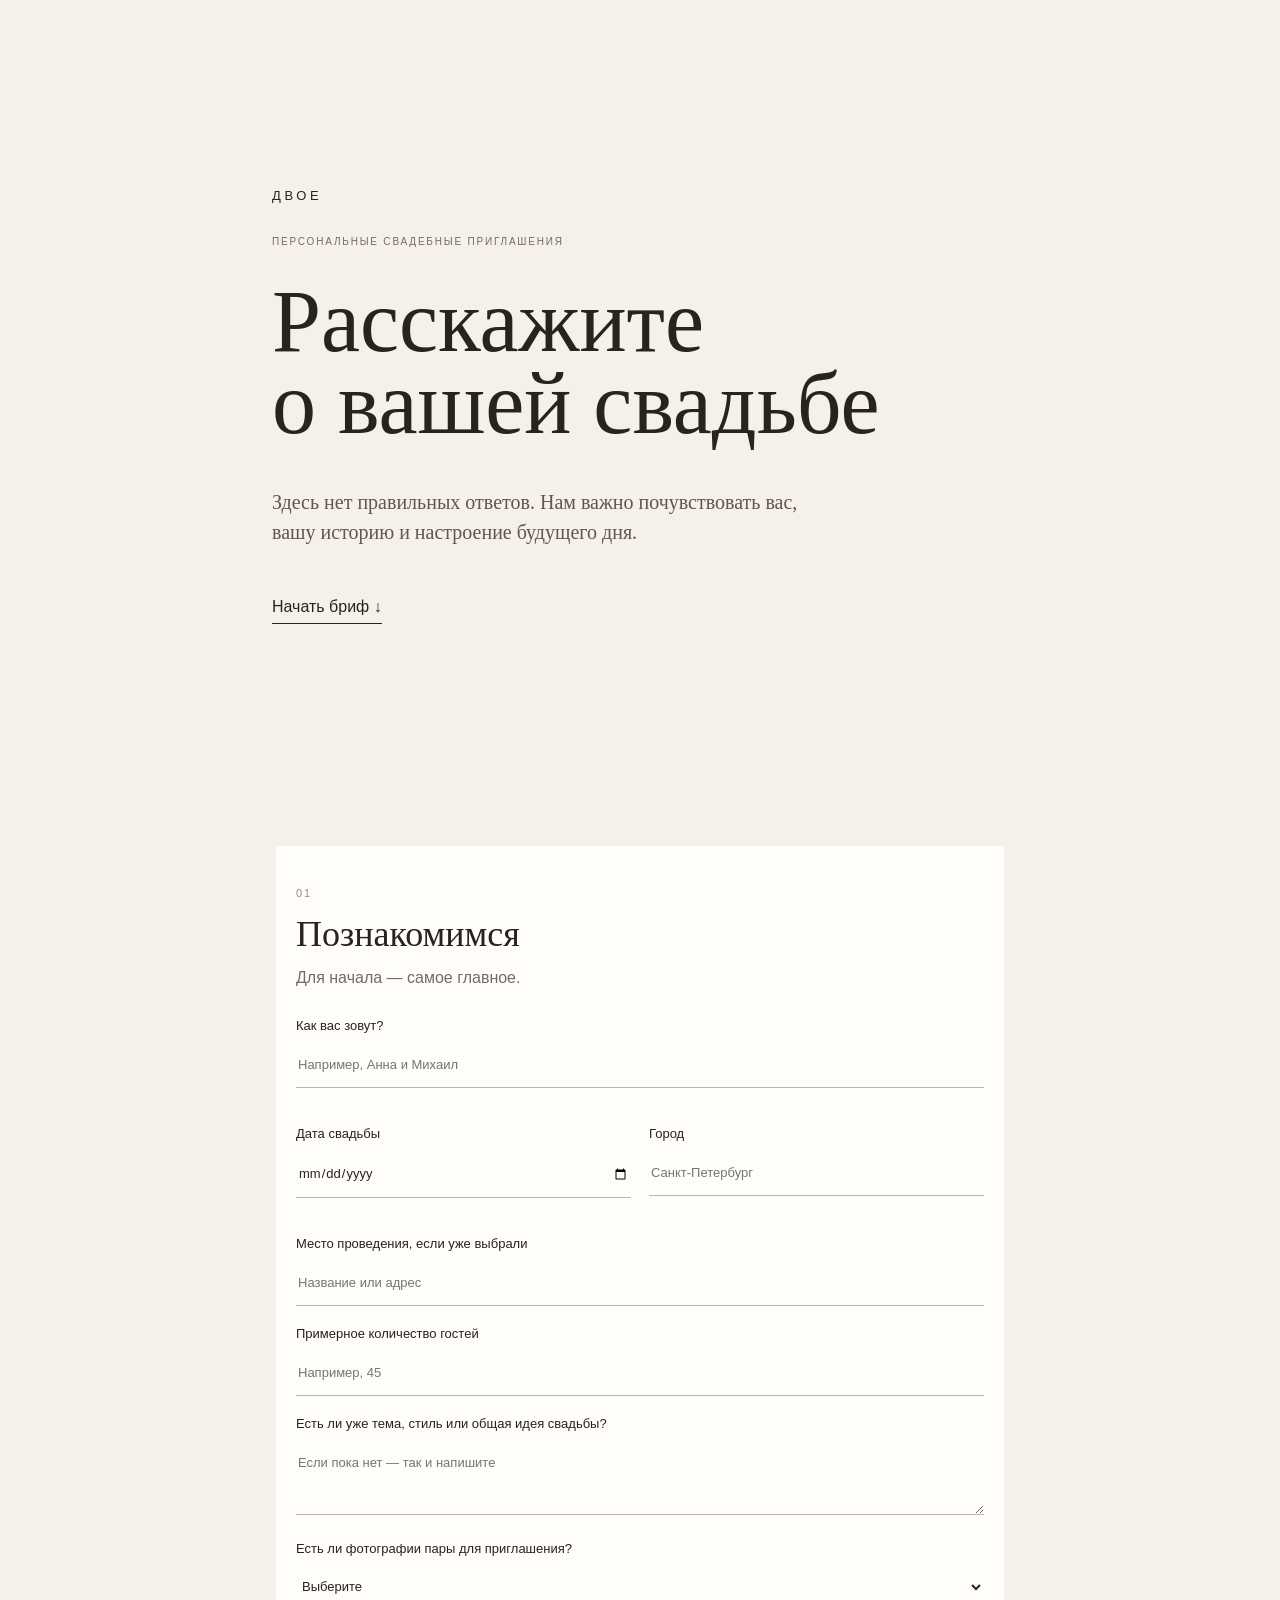
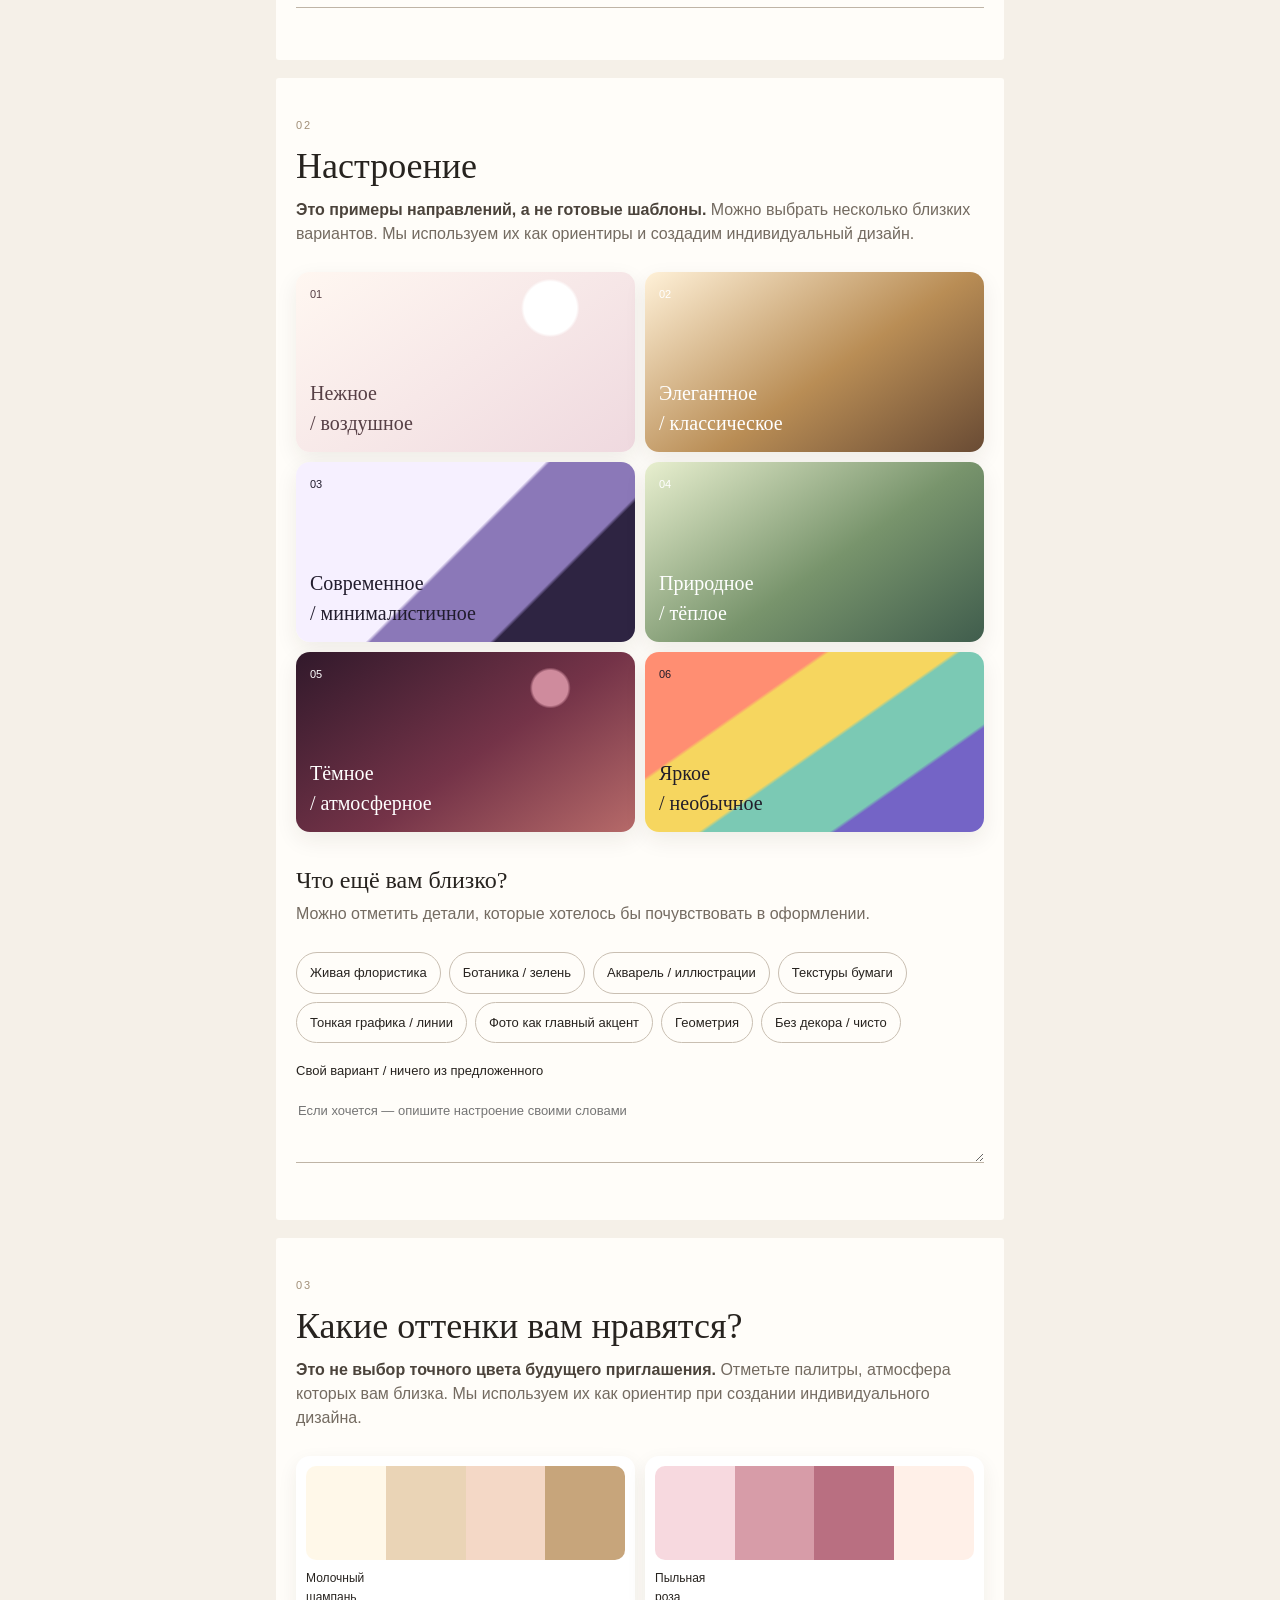
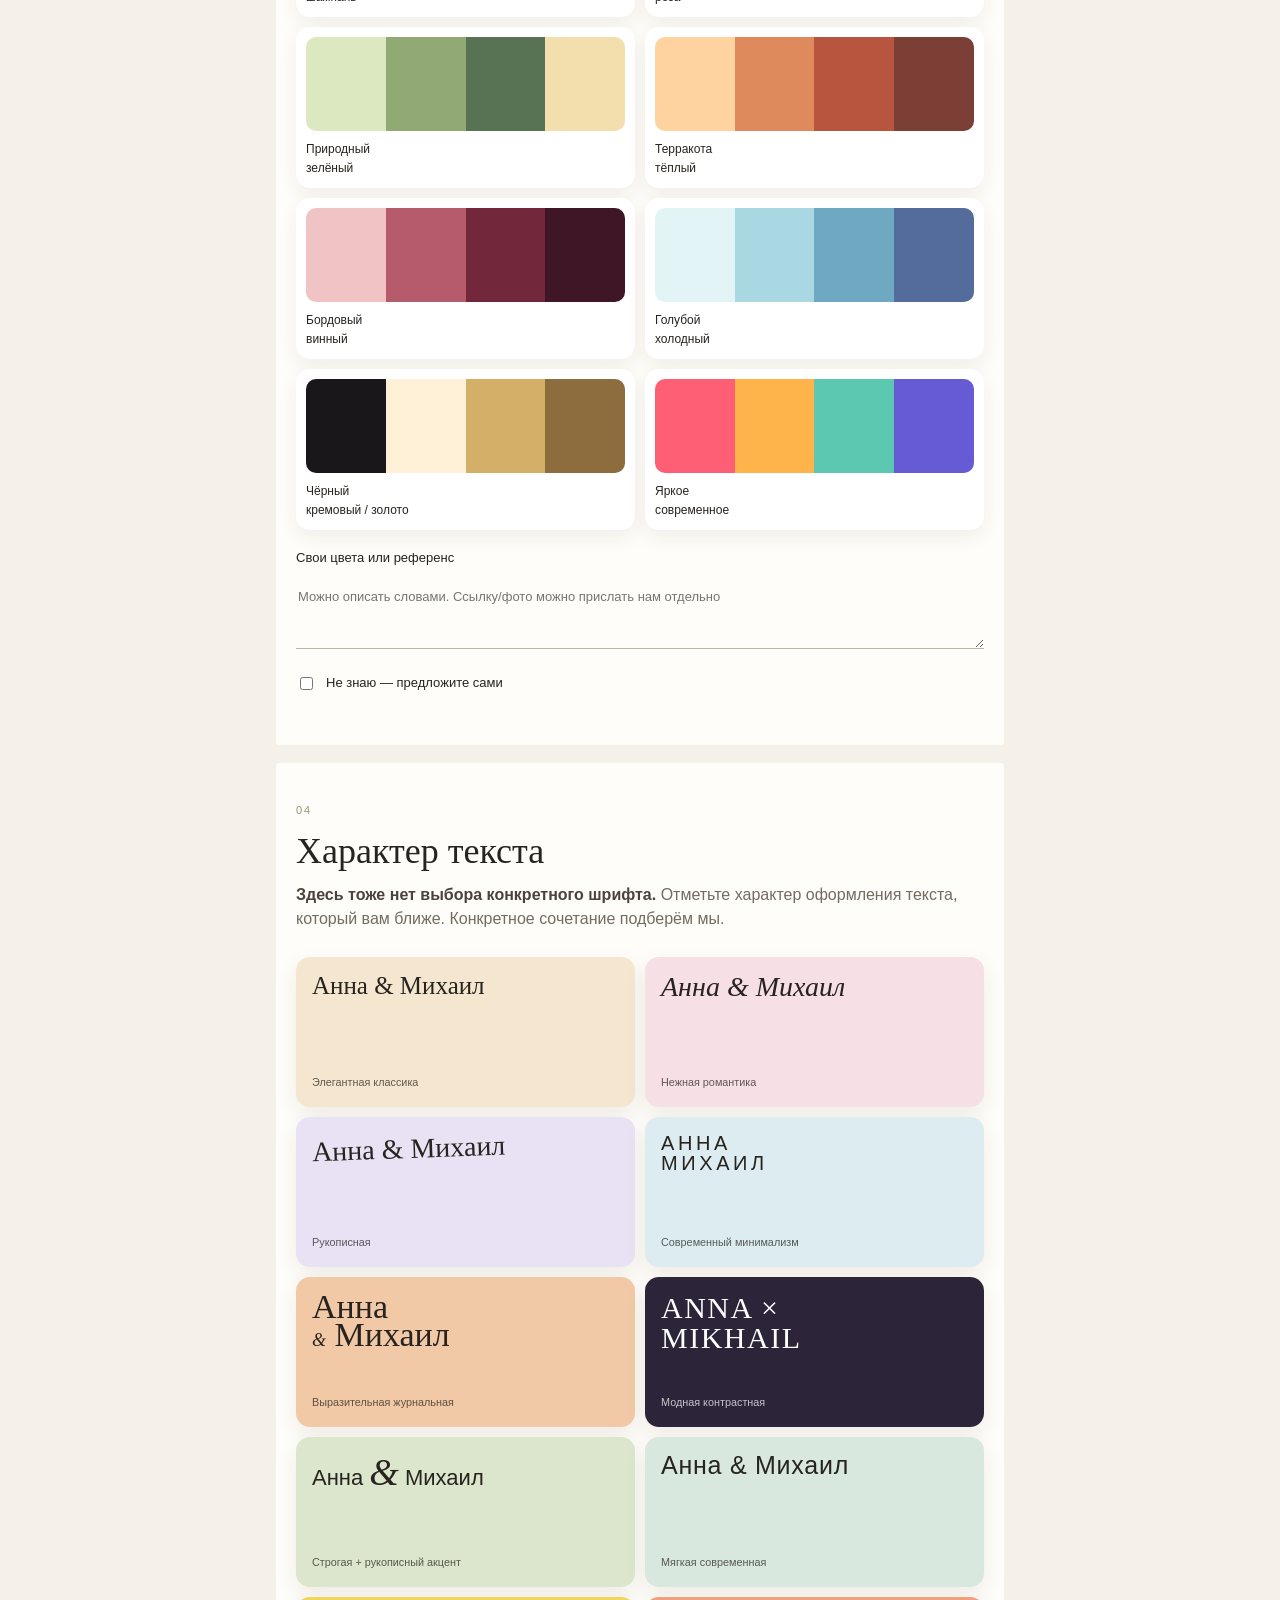
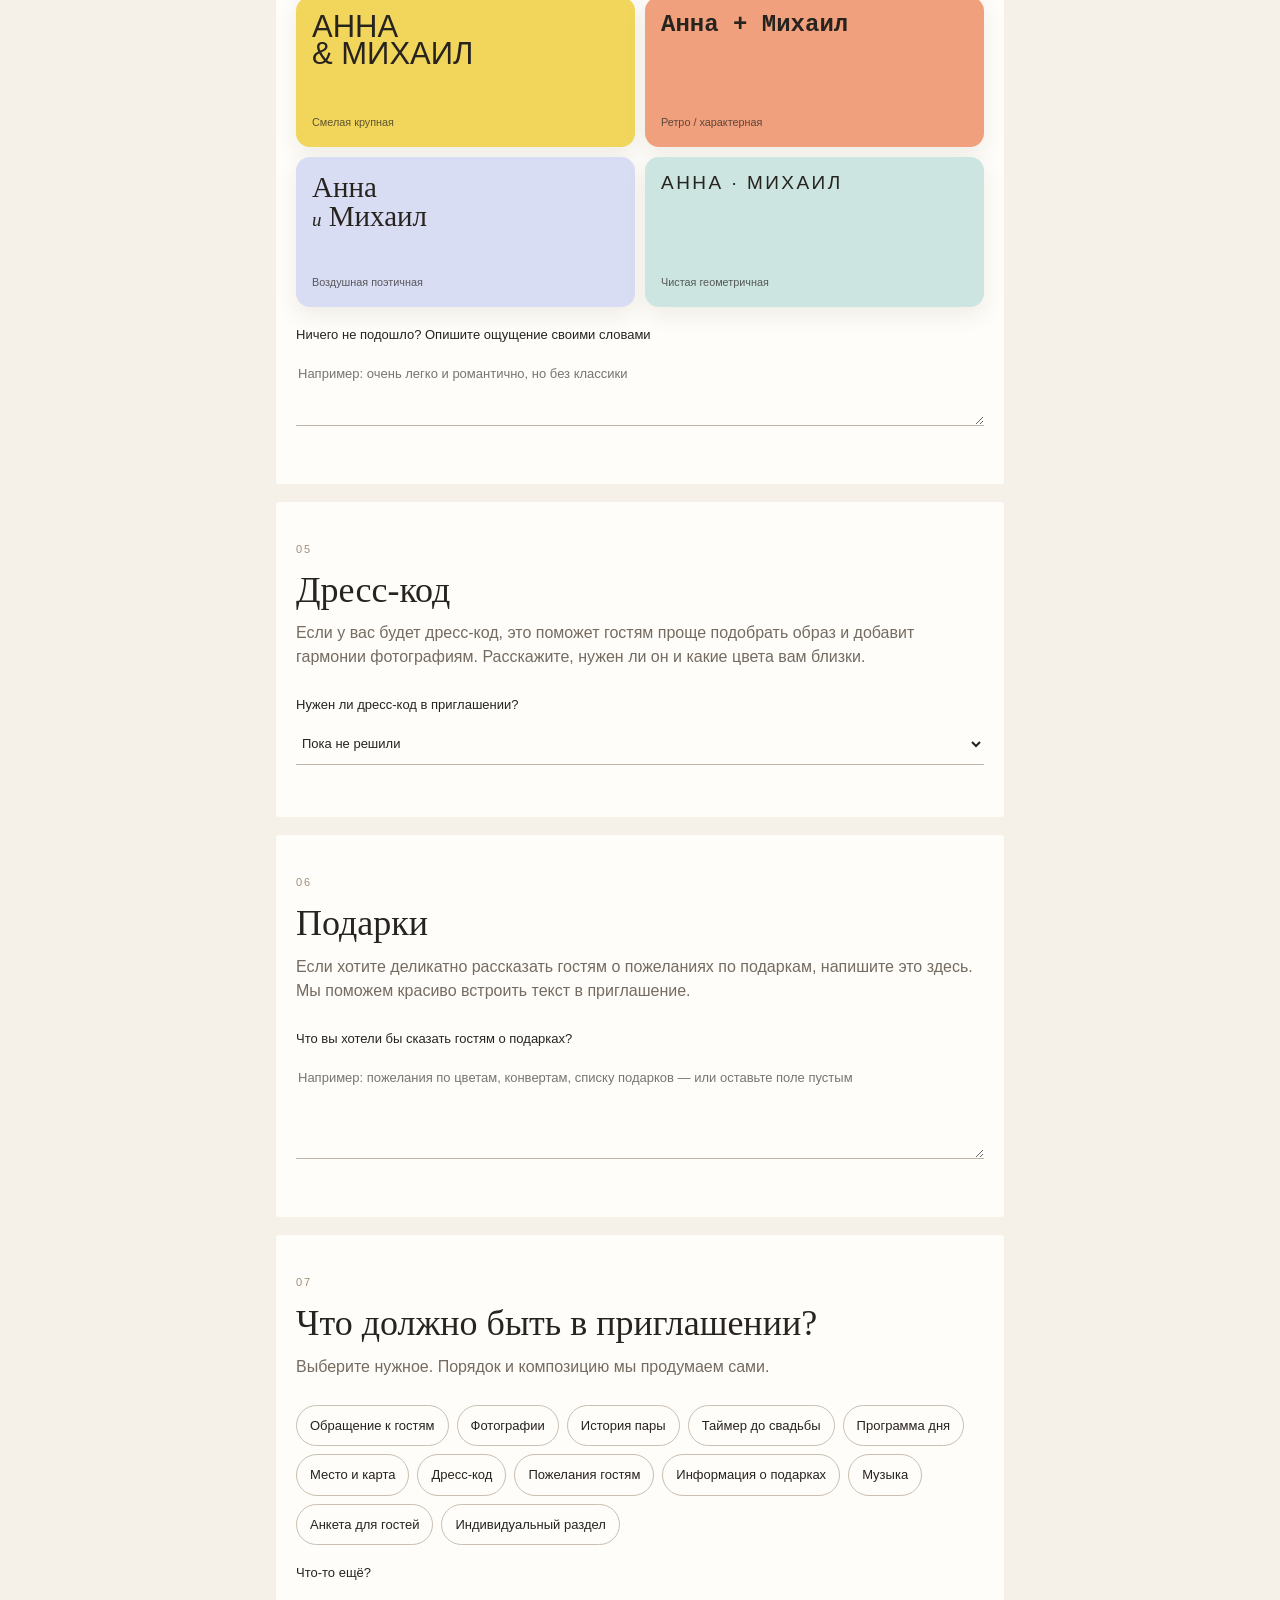
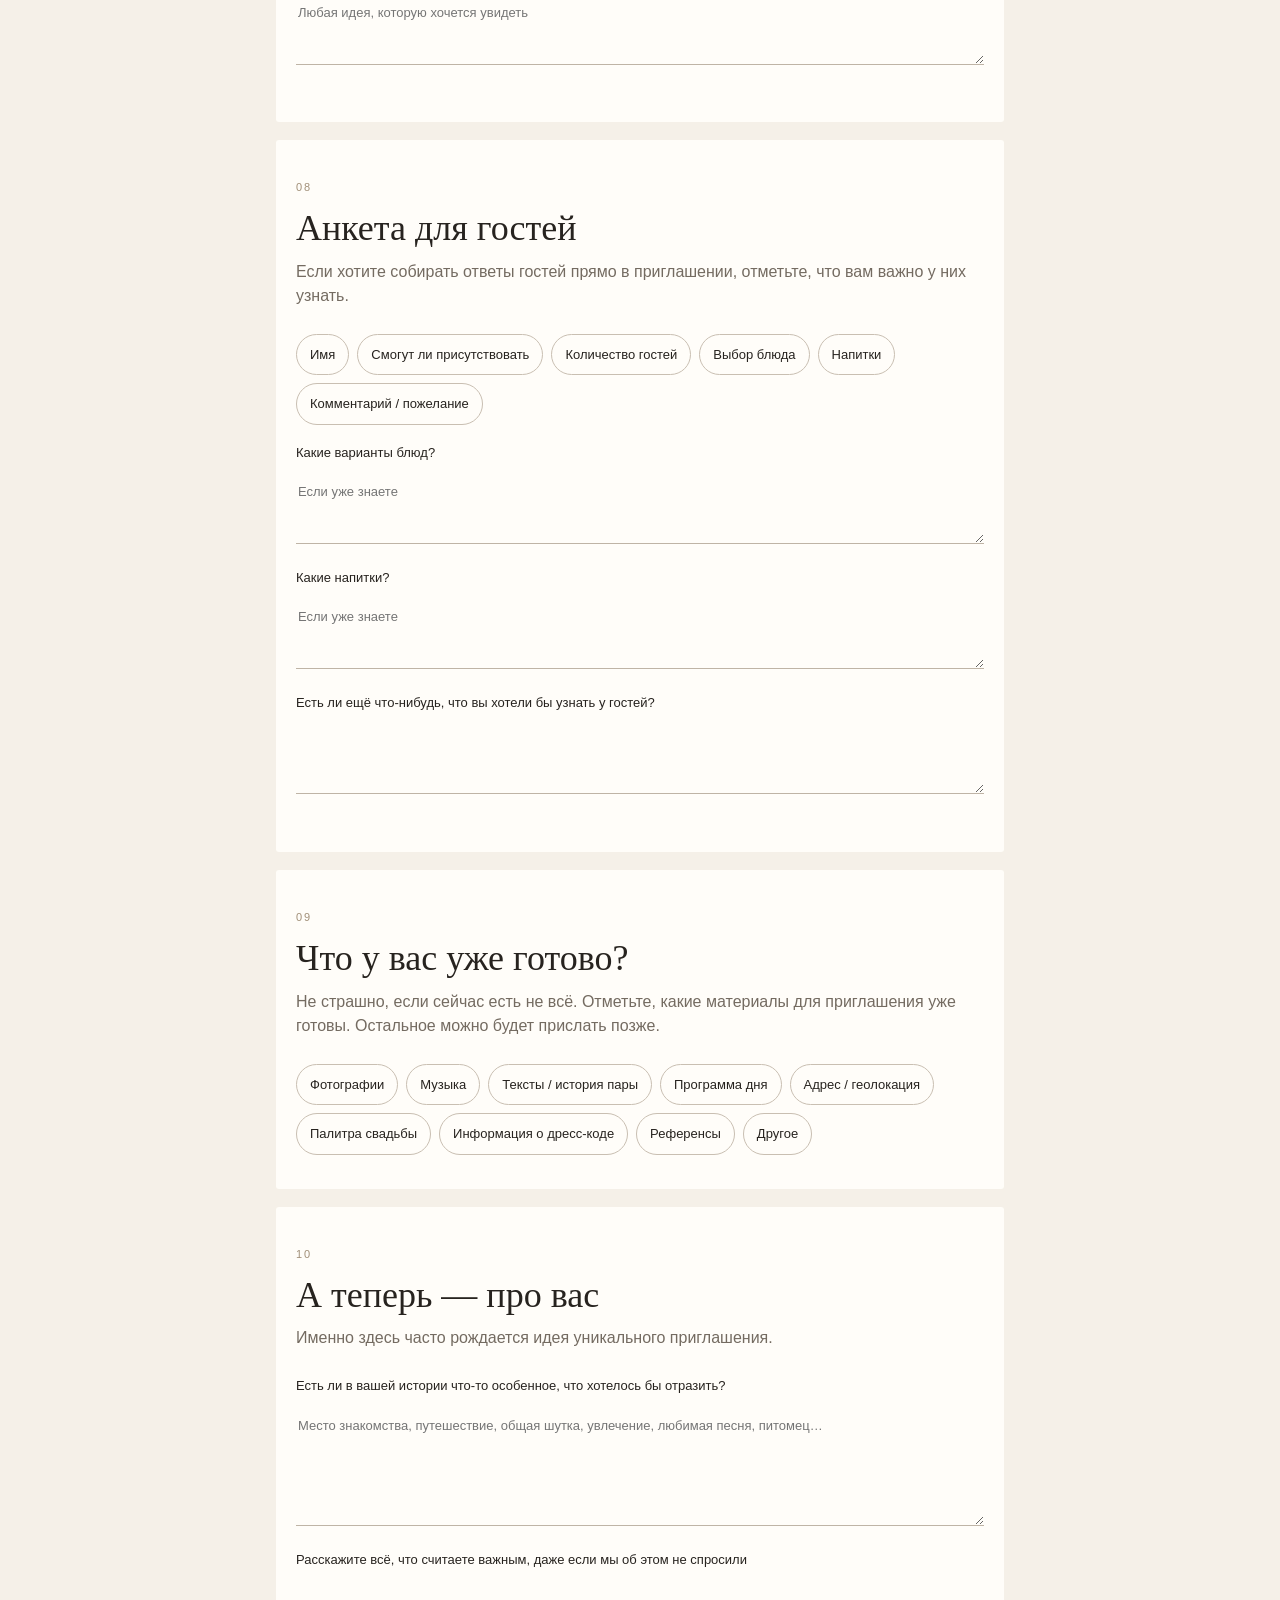
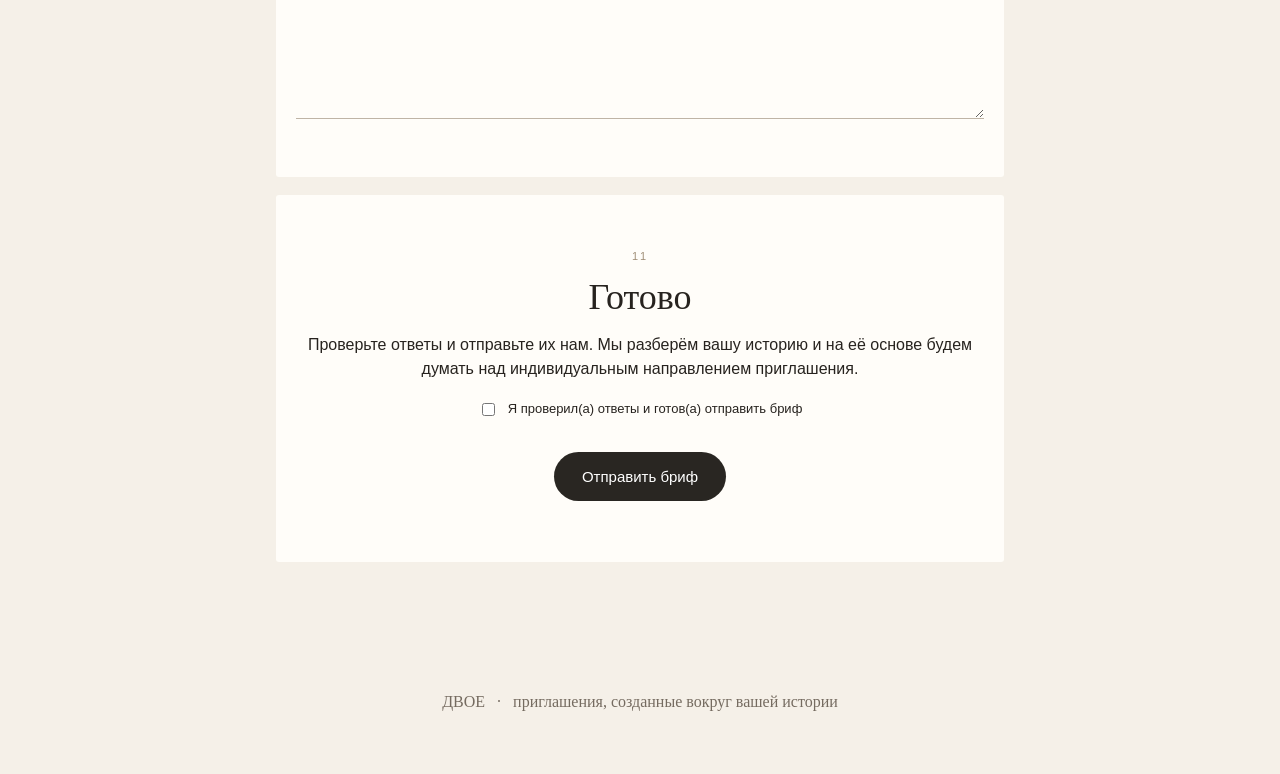
==== commit 278c8463: "Brief v0.3.2: approved dress-code palettes" ====
--- a/brief/index.html
+++ b/brief/index.html
@@ -3,7 +3,7 @@
 <head>
 <meta charset="utf-8"><meta name="viewport" content="width=device-width,initial-scale=1,viewport-fit=cover">
 <title>Двое — бриф</title><meta name="description" content="Небольшой бриф для создания персонального свадебного приглашения">
-<link rel="stylesheet" href="styles.css">
+<link rel="stylesheet" href="styles.css?v=0.3.2">
 </head>
 <body>
 <header class="hero"><div class="mark">ДВОЕ</div><p class="eyebrow">ПЕРСОНАЛЬНЫЕ СВАДЕБНЫЕ ПРИГЛАШЕНИЯ</p><h1>Расскажите<br>о вашей свадьбе</h1><p class="lead">Здесь нет правильных ответов. Нам важно почувствовать вас, вашу историю и настроение будущего дня.</p><a class="start" href="#brief">Начать бриф ↓</a></header>
@@ -79,7 +79,8 @@
 <label>Ничего не подошло? Опишите ощущение своими словами<textarea name="Свой характер текста" placeholder="Например: очень легко и романтично, но без классики"></textarea></label>
 </section>
 
-<section><span class="num">05</span><h2>Дресс-код</h2><p class="hint">Если планируете дресс-код, расскажите о нём здесь. Это поможет нам связать приглашение с общей атмосферой свадьбы.</p>
+<section><span class="num">05</span><h2>Дресс-код</h2>
+<p class="hint">Если у вас будет дресс-код, это поможет гостям проще подобрать образ и добавит гармонии фотографиям. Расскажите, нужен ли он и какие цвета вам близки.</p>
 <label>Нужен ли дресс-код в приглашении?
 <select name="Дресс-код нужен" id="dressNeed">
 <option value="">Пока не решили</option>
@@ -87,18 +88,18 @@
 <option>Нет</option>
 </select></label>
 <div id="dressDetails" class="conditional-block" hidden>
-<div class="subhead">Какая палитра вам близка?</div>
-<p class="hint">Можно выбрать несколько направлений. Это ориентиры, а не строгий набор цветов для гостей.</p>
+<div class="subhead">Выберите цветовую палитру</div>
+<p class="hint">Можно выбрать несколько вариантов или предложить свою.</p>
 <div class="dress-palette">
-<label><input type="checkbox" name="Палитра дресс-кода" value="Светлая / нейтральная"><i class="dp dp1"></i><span>Светлая<br>нейтральная</span></label>
-<label><input type="checkbox" name="Палитра дресс-кода" value="Пастельная"><i class="dp dp2"></i><span>Пастельная</span></label>
-<label><input type="checkbox" name="Палитра дресс-кода" value="Природная / зелёная"><i class="dp dp3"></i><span>Природная<br>зелёная</span></label>
-<label><input type="checkbox" name="Палитра дресс-кода" value="Тёплая / терракотовая"><i class="dp dp4"></i><span>Тёплая<br>терракотовая</span></label>
-<label><input type="checkbox" name="Палитра дресс-кода" value="Винная / тёмная"><i class="dp dp5"></i><span>Винная<br>тёмная</span></label>
-<label><input type="checkbox" name="Палитра дресс-кода" value="Холодная / голубая"><i class="dp dp6"></i><span>Холодная<br>голубая</span></label>
+<label><input type="checkbox" name="Палитра дресс-кода" value="Классика"><span class="palette-title">Классика</span><span class="palette-circles"><i style="--sw:#151515"></i><i style="--sw:#555"></i><i style="--sw:#b9afa3"></i><i style="--sw:#ded2bf"></i><i style="--sw:#f6f2ea"></i></span><small>Чёрный, белый, серый, бежевый</small></label>
+<label><input type="checkbox" name="Палитра дресс-кода" value="Пастельная"><span class="palette-title">Пастельная</span><span class="palette-circles"><i style="--sw:#d4a5a3"></i><i style="--sw:#efc3c0"></i><i style="--sw:#f1cfbc"></i><i style="--sw:#b8c5a9"></i><i style="--sw:#b9cbd4"></i></span><small>Нежные и светлые оттенки</small></label>
+<label><input type="checkbox" name="Палитра дресс-кода" value="Зелёная"><span class="palette-title">Зелёная</span><span class="palette-circles"><i style="--sw:#19483f"></i><i style="--sw:#72866b"></i><i style="--sw:#9caf95"></i><i style="--sw:#c1cba9"></i><i style="--sw:#ece9d9"></i></span><small>Природные зелёные оттенки</small></label>
+<label><input type="checkbox" name="Палитра дресс-кода" value="Синяя"><span class="palette-title">Синяя</span><span class="palette-circles"><i style="--sw:#1c3557"></i><i style="--sw:#304f75"></i><i style="--sw:#7f98b4"></i><i style="--sw:#afbed0"></i><i style="--sw:#d9e1e9"></i></span><small>От классического до небесного</small></label>
+<label><input type="checkbox" name="Палитра дресс-кода" value="Розовая"><span class="palette-title">Розовая</span><span class="palette-circles"><i style="--sw:#7d2438"></i><i style="--sw:#c67d8d"></i><i style="--sw:#e3a9b0"></i><i style="--sw:#efc9c7"></i><i style="--sw:#f5ded8"></i></span><small>От насыщенного до нежного</small></label>
+<label><input type="checkbox" name="Палитра дресс-кода" value="Тёплая / терракотовая"><span class="palette-title">Тёплая / терракотовая</span><span class="palette-circles"><i style="--sw:#a64d2d"></i><i style="--sw:#c96f4c"></i><i style="--sw:#e8a06e"></i><i style="--sw:#dfc4a4"></i><i style="--sw:#eee2d1"></i></span><small>Тёплые и уютные оттенки</small></label>
 </div>
-<label>Свои цвета<textarea name="Свои цвета дресс-кода" placeholder="Например: оливковый, молочный, шоколадный"></textarea></label>
-<label>Пожелания по дресс-коду<textarea name="Пожелания по дресс-коду" placeholder="Например: свободный стиль в палитре, без строгих ограничений"></textarea></label>
+<label class="own-palette">Своя палитра<textarea name="Свои цвета дресс-кода" placeholder="Укажите свои цвета или опишите сочетание"></textarea></label>
+<label>Дополнительные пожелания<textarea name="Пожелания по дресс-коду" maxlength="500" placeholder="Например: можно добавить немного металлических оттенков, избегать неоновых цветов, предпочтителен более вечерний стиль и т. д."></textarea></label>
 </div>
 </section>
 
@@ -138,5 +139,5 @@
 </section>
 </form></main>
 <footer>ДВОЕ <span>·</span> приглашения, созданные вокруг вашей истории</footer>
-<script src="app.js"></script>
+<script src="app.js?v=0.3.2"></script>
 </body></html>
--- a/brief/styles.css
+++ b/brief/styles.css
@@ -16,4 +16,18 @@
 .p7{background:linear-gradient(90deg,#19171a 0 25%,#fff0d8 25% 50%,#d4af67 50% 75%,#8d6d3e 75%)}
 .p8{background:linear-gradient(90deg,#ff5f75 0 25%,#ffb44b 25% 50%,#5cc8b2 50% 75%,#665bd5 75%)}
 .typegrid{grid-template-columns:1fr 1fr;gap:10px}.typegrid .type-card{min-height:150px;border:0;border-radius:14px;padding:16px;margin:0;box-shadow:0 8px 22px rgba(55,39,28,.08);position:relative;overflow:hidden}.type-card input{position:absolute;opacity:0}.type-card:has(input:checked){outline:3px solid #9f7755;outline-offset:-3px}.type-card b{display:block;line-height:1.02}.type-card small{display:block;margin-top:20px;color:inherit;opacity:.72}.type-classic{background:#f5e7cf}.type-classic b{font-family:Georgia,serif;font-size:25px}.type-romantic{background:#f7dfe6}.type-romantic b{font-family:Georgia,serif;font-style:italic;font-size:28px}.type-script{background:#e9e1f4}.type-script b{font-family:"Segoe Script","Brush Script MT",cursive;font-size:28px;font-weight:400;transform:rotate(-2deg)}.type-minimal{background:#dcecf0}.type-minimal b{font-family:Arial,sans-serif;font-size:20px;letter-spacing:.18em;font-weight:400}.type-editorial{background:#f2c9a7}.type-editorial b{font-family:Georgia,serif;font-size:34px;line-height:.82}.type-editorial b i{font-size:18px}.type-fashion{background:#2c2438;color:#fff}.type-fashion b{font-family:Georgia,serif;font-size:30px;letter-spacing:.05em}.type-mixed{background:#dce6cc}.type-mixed b{font-family:Arial,sans-serif;font-size:22px;font-weight:400}.type-mixed em{font-family:"Segoe Script","Brush Script MT",cursive;font-size:38px;font-weight:400}.type-soft{background:#d9e8df}.type-soft b{font-family:"Trebuchet MS",Arial,sans-serif;font-size:25px;font-weight:400;letter-spacing:.03em}.type-bold{background:#f2d65c}.type-bold b{font-family:Impact,"Arial Black",sans-serif;font-size:31px;line-height:.88}.type-retro{background:#f0a07d}.type-retro b{font-family:"Courier New",monospace;font-size:24px;font-weight:700}.type-poetic{background:#d9ddf4}.type-poetic b{font-family:Georgia,serif;font-size:29px;font-weight:400}.type-poetic b i{font-family:"Segoe Script",cursive;font-size:19px}.type-clean{background:#cce5e0}.type-clean b{font-family:"Trebuchet MS",Arial,sans-serif;font-size:19px;letter-spacing:.13em;font-weight:400}
-@media(max-width:480px){.typegrid{grid-template-columns:1fr 1fr}.typegrid .type-card{min-height:142px;padding:14px}.type-card b{overflow-wrap:normal!important}.type-card small{font-size:11px}.type-script b{font-size:24px}.type-editorial b{font-size:30px}.type-bold b{font-size:27px}}.success-page{min-height:100svh;max-width:none;margin:0;padding:24px;display:grid;place-items:center;background:radial-gradient(circle at 20% 10%,#f8dfe3 0,transparent 32%),radial-gradient(circle at 90% 80%,#dce8d4 0,transparent 30%),#f7efe5}.success-card{width:min(620px,100%);background:rgba(255,253,249,.9);padding:clamp(34px,8vw,70px);border-radius:24px;text-align:center;box-shadow:0 18px 60px rgba(71,49,35,.12)}.success-card .mark{margin-bottom:38px}.success-heart{font-family:Georgia,serif;font-size:48px;color:#b37b83}.success-card h1{font-family:Georgia,serif;font-weight:400;font-size:clamp(40px,10vw,68px);line-height:.96;margin:14px 0 24px}.success-card .lead{margin:0 auto 18px;font-size:20px}.success-note{color:#6e6259;max-width:430px;margin:0 auto}.success-sign{margin-top:42px;font-family:Georgia,serif;font-size:18px}.success-sign b{font-weight:400;font-size:25px}+@media(max-width:480px){.typegrid{grid-template-columns:1fr 1fr}.typegrid .type-card{min-height:142px;padding:14px}.type-card b{overflow-wrap:normal!important}.type-card small{font-size:11px}.type-script b{font-size:24px}.type-editorial b{font-size:30px}.type-bold b{font-size:27px}}.success-page{min-height:100svh;max-width:none;margin:0;padding:24px;display:grid;place-items:center;background:radial-gradient(circle at 20% 10%,#f8dfe3 0,transparent 32%),radial-gradient(circle at 90% 80%,#dce8d4 0,transparent 30%),#f7efe5}.success-card{width:min(620px,100%);background:rgba(255,253,249,.9);padding:clamp(34px,8vw,70px);border-radius:24px;text-align:center;box-shadow:0 18px 60px rgba(71,49,35,.12)}.success-card .mark{margin-bottom:38px}.success-heart{font-family:Georgia,serif;font-size:48px;color:#b37b83}.success-card h1{font-family:Georgia,serif;font-weight:400;font-size:clamp(40px,10vw,68px);line-height:.96;margin:14px 0 24px}.success-card .lead{margin:0 auto 18px;font-size:20px}.success-note{color:#6e6259;max-width:430px;margin:0 auto}.success-sign{margin-top:42px;font-family:Georgia,serif;font-size:18px}.success-sign b{font-weight:400;font-size:25px}
+/* v0.3 — dress-code */
+.conditional-block[hidden]{display:none}
+.dress-palette{display:grid;grid-template-columns:repeat(2,1fr);gap:10px}
+.dress-palette label{margin:0;padding:10px;border-radius:14px;background:#fff;box-shadow:0 7px 20px rgba(55,39,28,.07);position:relative}
+.dress-palette input{position:absolute;opacity:0}
+.dress-palette label:has(input:checked){outline:3px solid #b2936b;outline-offset:-3px}
+.dp{height:76px;display:block;margin-bottom:8px;border-radius:10px}
+.dp1{background:linear-gradient(90deg,#f6f0e7 0 33%,#d9cbbb 33% 66%,#b9aa9a 66%)}
+.dp2{background:linear-gradient(90deg,#efd3d8 0 33%,#d9d5ec 33% 66%,#c9dfd5 66%)}
+.dp3{background:linear-gradient(90deg,#d8dfc4 0 33%,#8fa17b 33% 66%,#56664d 66%)}
+.dp4{background:linear-gradient(90deg,#e7c49f 0 33%,#c77f5c 33% 66%,#8d513f 66%)}
+.dp5{background:linear-gradient(90deg,#c89da3 0 33%,#7d3f4b 33% 66%,#3f2530 66%)}
+.dp6{background:linear-gradient(90deg,#dbe8ec 0 33%,#9dbbc8 33% 66%,#647d95 66%)}
+.dress-palette span{font-size:12px}
